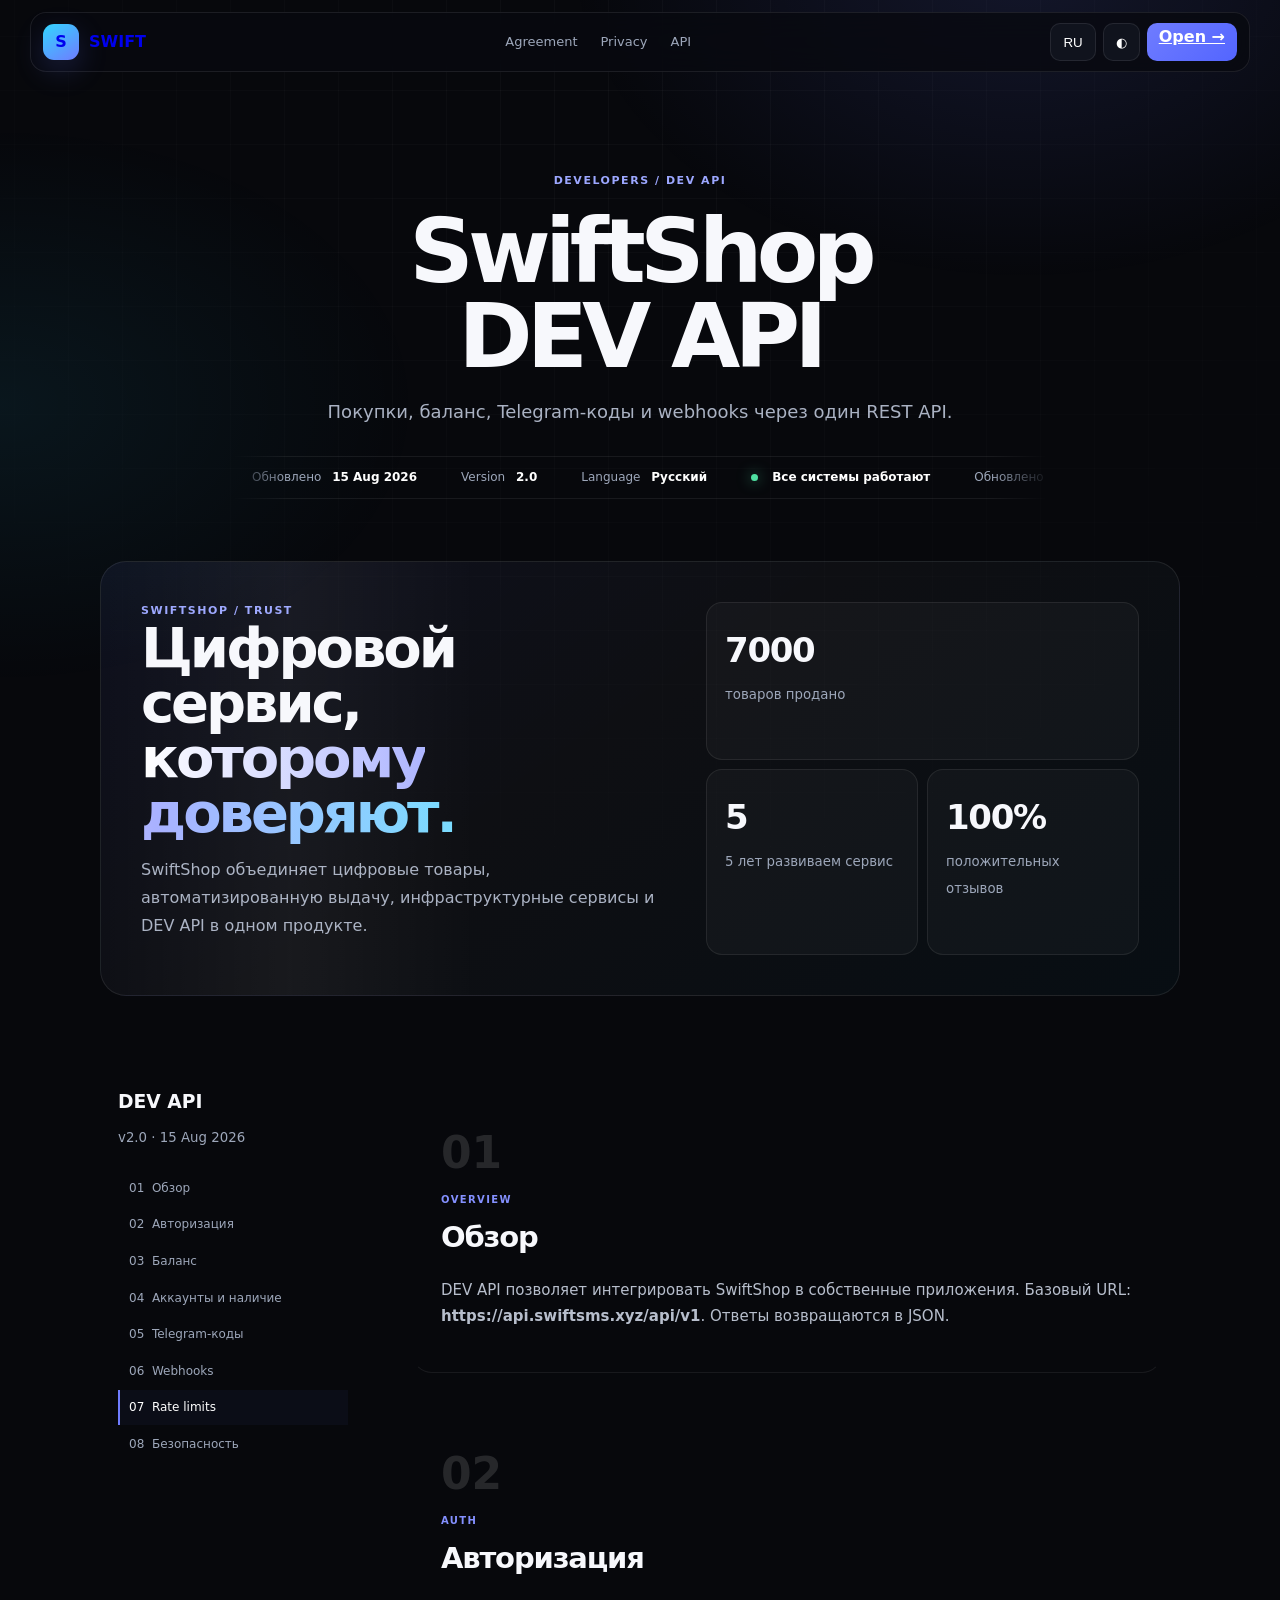
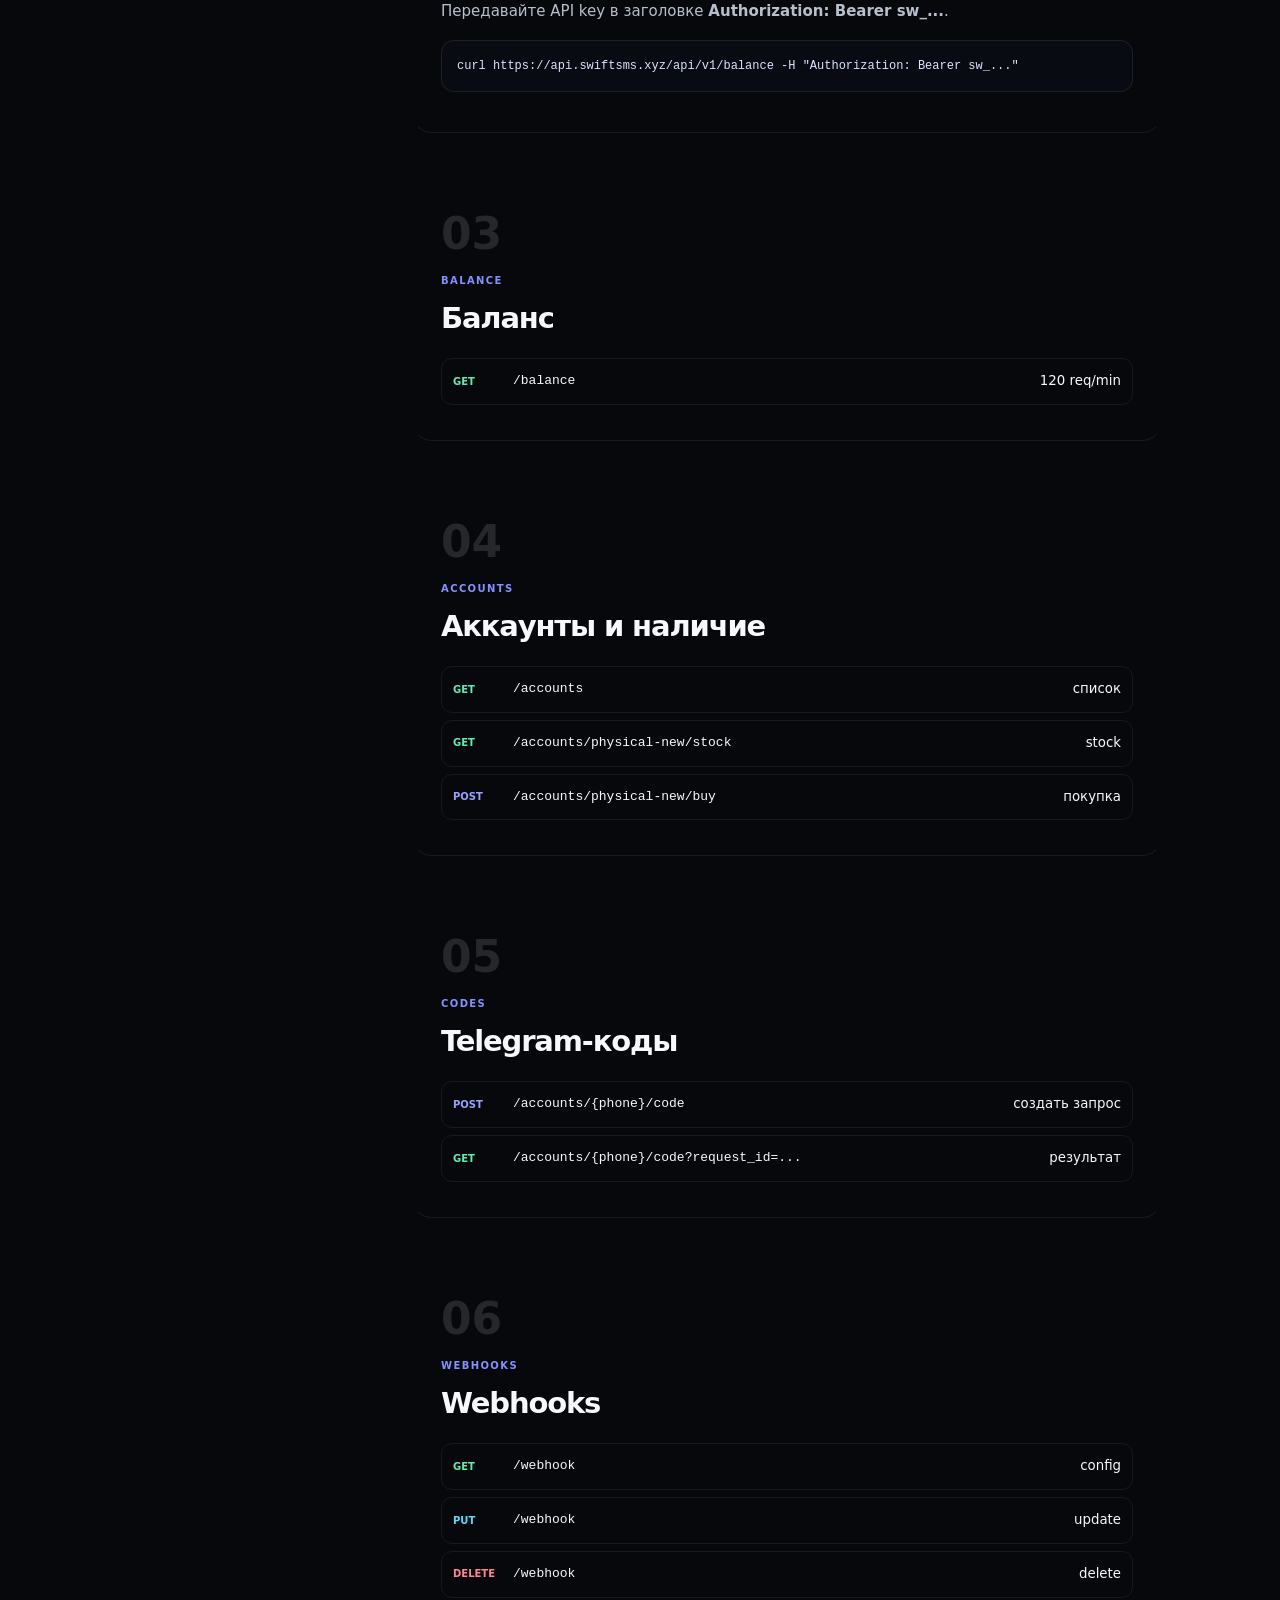
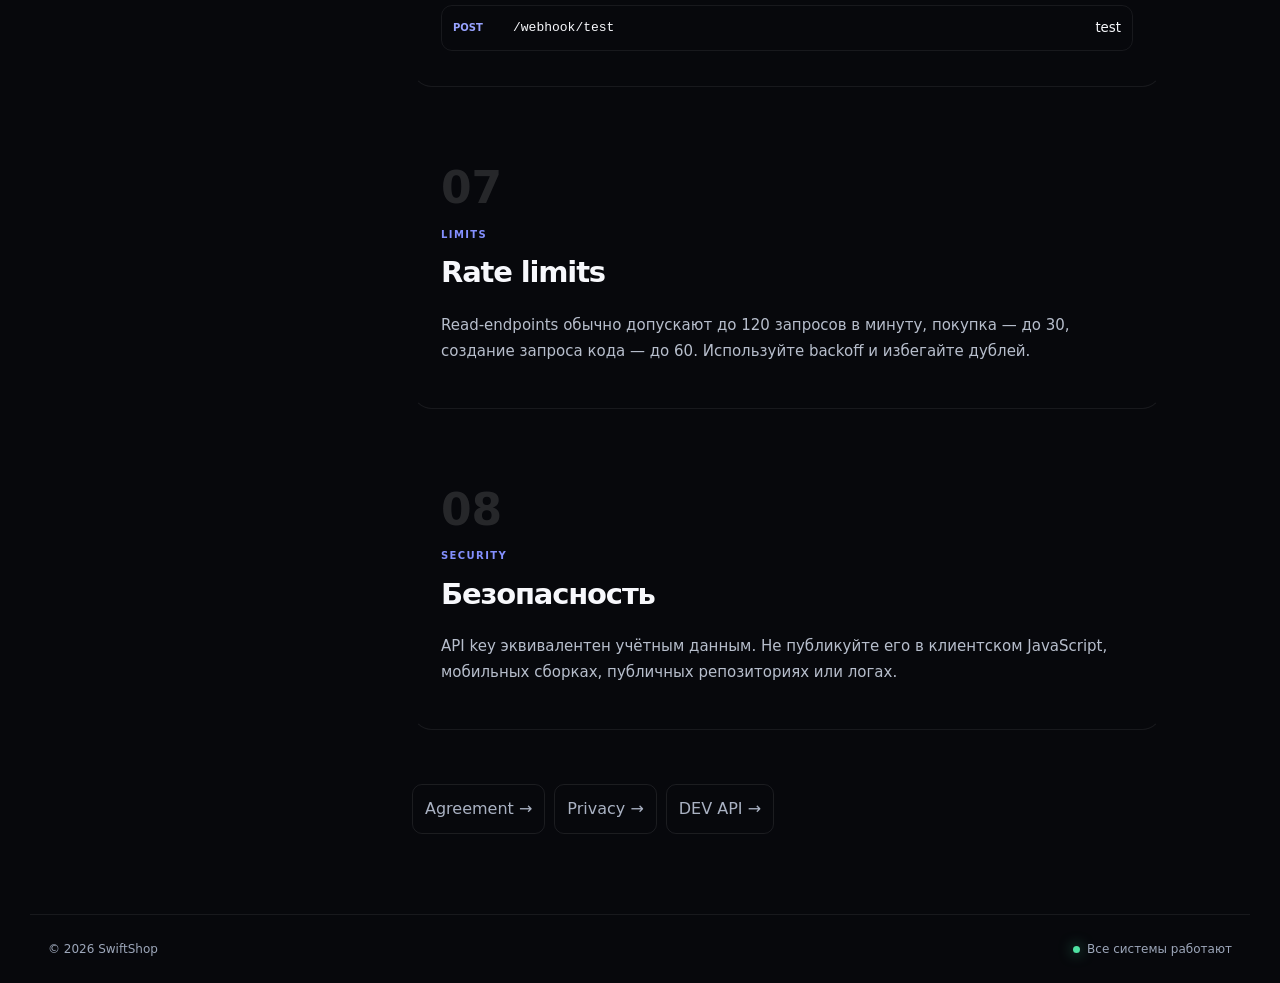
==== api/index.html @ 4f368219 "Add DEV API page" ====
<!doctype html><html lang="ru"><head><meta charset="utf-8"><meta name="viewport" content="width=device-width,initial-scale=1"><title>SwiftShop — DEV API</title><style>*{box-sizing:border-box}html{scroll-behavior:smooth;scroll-padding-top:92px}body{margin:0;background:#07080c;color:#f7f8fc;font-family:Inter,system-ui,sans-serif;line-height:1.72;overflow-x:hidden}body.light{background:#f6f7fb;color:#11131a}.bg{position:fixed;inset:0;z-index:-2;background:radial-gradient(700px 500px at 80% -5%,#6676ff22,transparent 65%),radial-gradient(600px 400px at 0 45%,#30d8ff12,transparent 70%)}.grid{position:fixed;inset:-20%;z-index:-1;background-image:linear-gradient(#ffffff08 1px,transparent 1px),linear-gradient(90deg,#ffffff08 1px,transparent 1px);background-size:54px 54px;mask-image:radial-gradient(circle at 50% 20%,#000,transparent 70%);animation:g 24s linear infinite}@keyframes g{to{transform:translate(54px,54px)}}.head{position:sticky;top:0;z-index:30;display:flex;align-items:center;justify-content:space-between;gap:12px;width:min(1220px,calc(100% - 24px));margin:12px auto;padding:10px 12px;border:1px solid #ffffff16;border-radius:16px;background:#080a10c9;backdrop-filter:blur(20px)}.brand,.nav,.acts{display:flex;align-items:center}.brand{gap:10px;text-decoration:none;font-weight:800}.mark{display:grid;place-items:center;width:36px;height:36px;border-radius:11px;background:linear-gradient(145deg,#32d5ff,#6f7cff);box-shadow:0 10px 30px #6676ff33}.mark:before{content:'S';font-weight:900}.nav{gap:3px}.nav a{padding:8px 10px;border-radius:9px;color:#9da7ba;text-decoration:none;font-size:13px}.nav a:hover{background:#ffffff0d;color:#fff}.acts{gap:7px}.btn{height:38px;padding:0 12px;border:1px solid #ffffff16;border-radius:10px;background:#10131d;color:#fff}.primary{background:linear-gradient(135deg,#6f7cff,#5365ff);border:0;font-weight:700}.hero{width:min(980px,100%);margin:100px auto 62px;padding:0 18px;text-align:center;animation:up .8s cubic-bezier(.16,1,.3,1)}@keyframes up{from{opacity:0;transform:translateY(20px);filter:blur(6px)}to{opacity:1;transform:none}}.eye{color:#9ca7ff;font-size:11px;font-weight:800;letter-spacing:.14em}.hero h1{margin:18px 0;font-size:clamp(52px,7vw,92px);line-height:.95;letter-spacing:-.065em}.hero p{max-width:720px;margin:auto;color:#aab2c3;font-size:18px}.ticker{max-width:820px;margin:28px auto 0;overflow:hidden;border-top:1px solid #ffffff12;border-bottom:1px solid #ffffff12;mask-image:linear-gradient(90deg,transparent,#000 7%,#000 93%,transparent)}.track{display:flex;width:max-content;animation:t 18s linear infinite}.tick{flex:none;padding:10px 22px;color:#9da7ba;font-size:12px;white-space:nowrap}.tick b{color:#fff;margin-left:7px}.dot{display:inline-block;width:7px;height:7px;margin-right:7px;border-radius:50%;background:#4fe1a2;box-shadow:0 0 14px #4fe1a2aa}@keyframes t{to{transform:translateX(-50%)}}.trust{position:relative;display:grid;grid-template-columns:1.1fr .9fr;gap:36px;width:min(1080px,100%);margin:0 auto 90px;padding:40px;border:1px solid #ffffff16;border-radius:26px;background:linear-gradient(145deg,#6f7cff13,#ffffff08 45%,#32d5ff08);overflow:hidden}.trust:after{content:'';position:absolute;top:0;bottom:0;width:35%;background:linear-gradient(90deg,transparent,#ffffff0b,transparent);animation:s 6s ease-in-out infinite}@keyframes s{from{left:-45%}to{left:120%}}.trust h2{margin:0;font-size:clamp(35px,4.4vw,56px);line-height:.98;letter-spacing:-.055em}.trust h2 span{background:linear-gradient(90deg,#fff,#a8b0ff,#79dcff);-webkit-background-clip:text;color:transparent}.trust p{color:#aab2c3;max-width:580px}.stats{display:grid;grid-template-columns:1fr 1fr;gap:9px}.stat{padding:18px;border:1px solid #ffffff14;border-radius:16px;background:#ffffff08;transition:.2s}.stat:first-child{grid-column:1/-1}.stat:hover{transform:translateY(-3px);border-color:#6f7cff66;background:#6f7cff11}.stat strong{display:block;font-size:34px;letter-spacing:-.04em}.stat small{color:#9da7ba}.layout{display:grid;grid-template-columns:230px minmax(0,760px);gap:64px;width:min(1080px,100%);margin:auto;padding:0 18px}.side{position:sticky;top:92px;height:max-content}.side h3{margin:0 0 5px}.side small{color:#9da7ba}.toc{display:grid;gap:2px;margin-top:20px}.toc a{padding:7px 9px;border-left:2px solid transparent;color:#9da7ba;text-decoration:none;font-size:12px}.toc a.active{color:#fff;border-color:#6f7cff;background:#6f7cff0c}.section{position:relative;margin:0 0 34px;padding:28px;border:1px solid transparent;border-bottom-color:#ffffff12;border-radius:20px;opacity:0;transform:translateY(20px);transition:opacity .65s cubic-bezier(.16,1,.3,1),transform .65s cubic-bezier(.16,1,.3,1),background .25s,border-color .25s;isolation:isolate}.section.visible{opacity:1;transform:none}.section:before{content:'';position:absolute;inset:-1px;border-radius:inherit;padding:1px;background:conic-gradient(from var(--a),transparent 0 25%,#32d5ff 32%,#6f7cff 40%,transparent 50% 78%,#9d7cff 84%,transparent 90%);-webkit-mask:linear-gradient(#000 0 0) content-box,linear-gradient(#000 0 0);-webkit-mask-composite:xor;opacity:0;z-index:-1}@property --a{syntax:'<angle>';initial-value:0deg;inherits:false}@keyframes r{to{--a:360deg}}.section:hover{background:linear-gradient(145deg,#6f7cff14,#32d5ff08);border-color:#6f7cff2b;box-shadow:0 20px 60px #0005}.section:hover:before{opacity:1;animation:r 3s linear infinite}.num{font-size:44px;color:#ffffff20;font-weight:700}.tag{color:#8490ff;font-size:10px;font-weight:800;letter-spacing:.14em}.section h2{margin:5px 0 14px;font-size:29px;letter-spacing:-.04em}.section p,.section li{color:#b7becc;font-size:15px}.code{padding:15px;border:1px solid #ffffff16;border-radius:13px;background:#080b12;color:#dce4ff;overflow:auto;font:12px/1.7 ui-monospace,monospace}.ep{display:grid;grid-template-columns:50px 1fr auto;gap:10px;align-items:center;padding:11px;margin:7px 0;border:1px solid #ffffff12;border-radius:11px}.m{font-size:10px;font-weight:900}.get{color:#65e9b3}.post{color:#98a3ff}.put{color:#55dcff}.del{color:#ff8396}.related{display:flex;gap:9px;flex-wrap:wrap;padding:20px 0 80px}.related a{padding:10px 12px;border:1px solid #ffffff16;border-radius:10px;color:#aab2c3;text-decoration:none}.foot{display:flex;justify-content:space-between;gap:20px;width:min(1220px,100%);margin:auto;padding:24px 18px;border-top:1px solid #ffffff12;color:#9da7ba;font-size:12px}.mobiletoc{display:none}.light .head{background:#f6f7fbe6}.light .hero p,.light .trust p,.light .section p,.light .section li{color:#697386}.light .tick b,.light .toc a.active{color:#11131a}.light .section{border-bottom-color:#1112}.light .trust{border-color:#1112}.light .section:hover{box-shadow:0 20px 60px #3342}.light .code{background:#111522}@media(max-width:900px){.head{width:100%;margin:0;border-left:0;border-right:0;border-radius:0}.nav,.primary{display:none}.hero{margin-top:72px;width:100%;padding:0 16px}.hero h1{font-size:clamp(39px,11.2vw,52px);overflow-wrap:anywhere}.ticker{width:calc(100% + 32px);margin-left:-16px;border-radius:0}.trust{grid-template-columns:1fr;width:100%;padding:28px 16px;border-left:0;border-right:0;border-radius:0}.layout{grid-template-columns:1fr;width:100%;padding:0 16px}.side{display:none}.mobiletoc{display:block;position:sticky;top:70px;z-index:20;margin-bottom:18px}.mobiletoc select{width:100%;height:44px;border:1px solid #ffffff18;border-radius:11px;background:#10131d;color:#fff;padding:0 12px}.section{padding:22px 0 34px;border-left:0;border-right:0;border-radius:0}.section:before{display:none}.section:hover{background:transparent;box-shadow:none}.num{font-size:25px}.section h2{font-size:27px}.foot{flex-direction:column}.stats{grid-template-columns:1fr}.stat:first-child{grid-column:auto}.ep{grid-template-columns:45px 1fr}.ep small{grid-column:2}.grid{display:none}}@media(max-width:480px){.hero h1{font-size:40px}.trust h2{font-size:35px}.brand span:last-child{display:none}.btn{padding:0 9px}.tick{padding:9px 16px}}@media(prefers-reduced-motion:reduce){*{animation:none!important;transition:none!important}}</style></head><body><div class="bg"></div><div class="grid"></div><header class="head"><a class="brand" href="#top"><span class="mark"></span><span>SWIFT</span></a><nav class="nav"><a href="../legal/">Agreement</a><a href="../privacy/">Privacy</a><a href="../api/">API</a></nav><div class="acts"><button class="btn" id="lang">RU</button><button class="btn" id="theme">◐</button><a class="btn primary" href="#doc">Open →</a></div></header><main id="top"><section class="hero"><div class="eye" id="eye"></div><h1 id="title"></h1><p id="sub"></p><div class="ticker"><div class="track" id="track"></div></div></section><section class="trust"><div><div class="eye">SWIFTSHOP / TRUST</div><h2 id="trustTitle"></h2><p id="trustText"></p></div><div class="stats"><article class="stat"><strong>7000</strong><small id="sold"></small></article><article class="stat"><strong><span class="count" data-n="5">0</span></strong><small id="years"></small></article><article class="stat"><strong><span class="count" data-n="100">0</span>%</strong><small id="reviews"></small></article></div></section><div class="layout" id="doc"><aside class="side"><h3>DEV API</h3><small>v2.0 · 15 Aug 2026</small><nav class="toc" id="toc"></nav></aside><article><div class="mobiletoc"><select id="mobile"></select></div><div id="sections"></div><div class="related"><a href="../legal/">Agreement →</a><a href="../privacy/">Privacy →</a><a href="../api/">DEV API →</a></div></article></div></main><footer class="foot"><span>© 2026 SwiftShop</span><span><i class="dot"></i><span id="status"></span></span></footer><script>const D={"ru":{"eye":"DEVELOPERS / DEV API","title":"SwiftShop<br>DEV API","sub":"Покупки, баланс, Telegram-коды и webhooks через один REST API.","updated":"Обновлено","status":"Все системы работают","trustTitle":"Цифровой сервис,<br><span>которому доверяют.</span>","trustText":"SwiftShop объединяет цифровые товары, автоматизированную выдачу, инфраструктурные сервисы и DEV API в одном продукте.","sold":"товаров продано","years":"5 лет развиваем сервис","reviews":"положительных отзывов","sections":[["overview","OVERVIEW","Обзор",["DEV API позволяет интегрировать SwiftShop в собственные приложения. Базовый URL: <strong>https://api.swiftsms.xyz/api/v1</strong>. Ответы возвращаются в JSON."]],["auth","AUTH","Авторизация",["Передавайте API key в заголовке <strong>Authorization: Bearer sw_...</strong>.","<pre class=\"code\">curl https://api.swiftsms.xyz/api/v1/balance -H &quot;Authorization: Bearer sw_...&quot;</pre>"]],["balance","BALANCE","Баланс",["<div class=\"ep\"><span class=\"m get\">GET</span><code>/balance</code><small>120 req/min</small></div>"]],["accounts","ACCOUNTS","Аккаунты и наличие",["<div class=\"ep\"><span class=\"m get\">GET</span><code>/accounts</code><small>список</small></div><div class=\"ep\"><span class=\"m get\">GET</span><code>/accounts/physical-new/stock</code><small>stock</small></div><div class=\"ep\"><span class=\"m post\">POST</span><code>/accounts/physical-new/buy</code><small>покупка</small></div>"]],["codes","CODES","Telegram-коды",["<div class=\"ep\"><span class=\"m post\">POST</span><code>/accounts/{phone}/code</code><small>создать запрос</small></div><div class=\"ep\"><span class=\"m get\">GET</span><code>/accounts/{phone}/code?request_id=...</code><small>результат</small></div>"]],["webhooks","WEBHOOKS","Webhooks",["<div class=\"ep\"><span class=\"m get\">GET</span><code>/webhook</code><small>config</small></div><div class=\"ep\"><span class=\"m put\">PUT</span><code>/webhook</code><small>update</small></div><div class=\"ep\"><span class=\"m del\">DELETE</span><code>/webhook</code><small>delete</small></div><div class=\"ep\"><span class=\"m post\">POST</span><code>/webhook/test</code><small>test</small></div>"]],["limits","LIMITS","Rate limits",["Read-endpoints обычно допускают до 120 запросов в минуту, покупка — до 30, создание запроса кода — до 60. Используйте backoff и избегайте дублей."]],["security","SECURITY","Безопасность",["API key эквивалентен учётным данным. Не публикуйте его в клиентском JavaScript, мобильных сборках, публичных репозиториях или логах."]]]},"en":{"eye":"DEVELOPERS / DEV API","title":"SwiftShop<br>DEV API","sub":"Purchases, balance, Telegram codes and webhooks through one REST API.","updated":"Last updated","status":"All systems operational","trustTitle":"A digital service,<br><span>built to be trusted.</span>","trustText":"SwiftShop combines digital products, automated delivery, infrastructure services and DEV API in one product.","sold":"products sold","years":"5 years building the service","reviews":"positive reviews","sections":[["overview","OVERVIEW","Overview",["DEV API integrates SwiftShop into your own applications. Base URL: <strong>https://api.swiftsms.xyz/api/v1</strong>. Responses use JSON."]],["auth","AUTH","Authentication",["Send the API key using <strong>Authorization: Bearer sw_...</strong>.","<pre class=\"code\">curl https://api.swiftsms.xyz/api/v1/balance -H &quot;Authorization: Bearer sw_...&quot;</pre>"]],["balance","BALANCE","Balance",["<div class=\"ep\"><span class=\"m get\">GET</span><code>/balance</code><small>120 req/min</small></div>"]],["accounts","ACCOUNTS","Accounts and stock",["<div class=\"ep\"><span class=\"m get\">GET</span><code>/accounts</code><small>list</small></div><div class=\"ep\"><span class=\"m get\">GET</span><code>/accounts/physical-new/stock</code><small>stock</small></div><div class=\"ep\"><span class=\"m post\">POST</span><code>/accounts/physical-new/buy</code><small>purchase</small></div>"]],["codes","CODES","Telegram codes",["<div class=\"ep\"><span class=\"m post\">POST</span><code>/accounts/{phone}/code</code><small>create request</small></div><div class=\"ep\"><span class=\"m get\">GET</span><code>/accounts/{phone}/code?request_id=...</code><small>result</small></div>"]],["webhooks","WEBHOOKS","Webhooks",["<div class=\"ep\"><span class=\"m get\">GET</span><code>/webhook</code><small>config</small></div><div class=\"ep\"><span class=\"m put\">PUT</span><code>/webhook</code><small>update</small></div><div class=\"ep\"><span class=\"m del\">DELETE</span><code>/webhook</code><small>delete</small></div><div class=\"ep\"><span class=\"m post\">POST</span><code>/webhook/test</code><small>test</small></div>"]],["limits","LIMITS","Rate limits",["Read endpoints typically allow up to 120 requests per minute, purchase up to 30, and code request creation up to 60. Use backoff and avoid duplicate operations."]],["security","SECURITY","Security",["An API key is an account credential. Never expose it in client-side JavaScript, mobile builds, public repositories or logs."]]]}};let L=localStorage.getItem('sw-lang')||'ru',q=s=>document.querySelector(s),qa=s=>[...document.querySelectorAll(s)];function render(){let d=D[L];document.documentElement.lang=L;q('#lang').textContent=L.toUpperCase();q('#eye').innerHTML=d.eye;q('#title').innerHTML=d.title;q('#sub').innerHTML=d.sub;q('#trustTitle').innerHTML=d.trustTitle;q('#trustText').innerHTML=d.trustText;q('#sold').textContent=d.sold;q('#years').textContent=d.years;q('#reviews').textContent=d.reviews;q('#status').textContent=d.status;let items=[d.updated+' <b>15 Aug 2026</b>','Version <b>2.0</b>','Language <b>'+(L==='ru'?'Русский':'English')+'</b>','<i class="dot"></i><b>'+d.status+'</b>'];q('#track').innerHTML=[...items,...items].map(x=>'<div class="tick">'+x+'</div>').join('');q('#sections').innerHTML=d.sections.map((s,i)=>'<section class="section" id="'+s[0]+'"><div class="num">'+String(i+1).padStart(2,'0')+'</div><div class="tag">'+s[1]+'</div><h2>'+s[2]+'</h2>'+s[3].map(x=>x.startsWith('<')?x:'<p>'+x+'</p>').join('')+'</section>').join('');q('#toc').innerHTML=d.sections.map((s,i)=>'<a href="#'+s[0]+'">'+String(i+1).padStart(2,'0')+' &nbsp;'+s[2]+'</a>').join('');q('#mobile').innerHTML=d.sections.map((s,i)=>'<option value="'+s[0]+'">'+String(i+1).padStart(2,'0')+' '+s[2]+'</option>').join('');wire();animate()}let ro,no;function wire(){ro?.disconnect();no?.disconnect();let ss=qa('.section'),ls=qa('.toc a');ro=new IntersectionObserver(es=>es.forEach(e=>e.isIntersecting&&e.target.classList.add('visible')),{threshold:.08});ss.forEach(s=>ro.observe(s));no=new IntersectionObserver(es=>es.forEach(e=>{if(e.isIntersecting){ls.forEach(a=>a.classList.toggle('active',a.hash==='#'+e.target.id));q('#mobile').value=e.target.id}}),{rootMargin:'-20% 0px -68% 0px'});ss.forEach(s=>no.observe(s))}function animate(){qa('.count').forEach(el=>{let n=+el.dataset.n,st=performance.now();function f(t){let p=Math.min(1,(t-st)/700);el.textContent=Math.round(n*(1-Math.pow(1-p,3)));p<1&&requestAnimationFrame(f)}requestAnimationFrame(f)})}q('#lang').onclick=()=>{L=L==='ru'?'en':'ru';localStorage.setItem('sw-lang',L);render()};q('#theme').onclick=()=>{document.body.classList.toggle('light');localStorage.setItem('sw-theme',document.body.classList.contains('light')?'light':'dark')};if(localStorage.getItem('sw-theme')==='light')document.body.classList.add('light');q('#mobile').onchange=()=>document.getElementById(q('#mobile').value)?.scrollIntoView({behavior:'smooth'});render();</script></body></html>
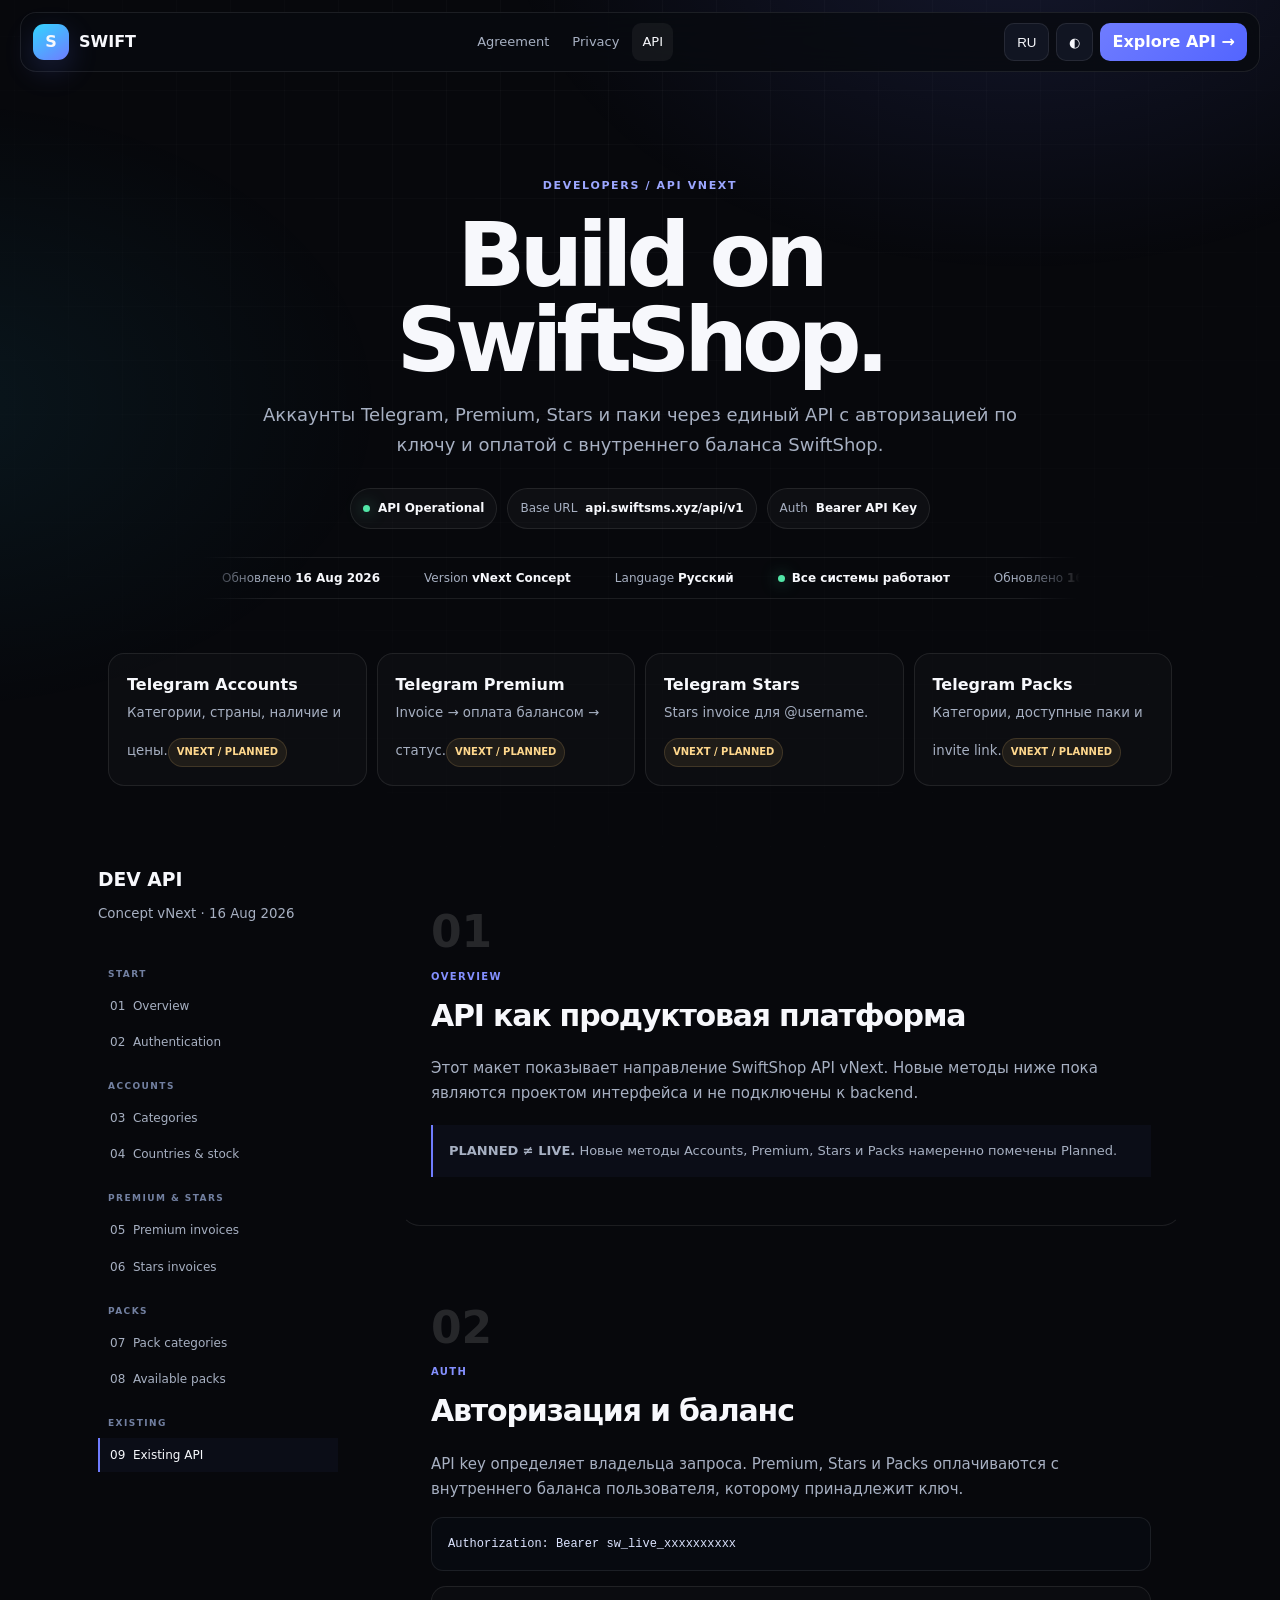
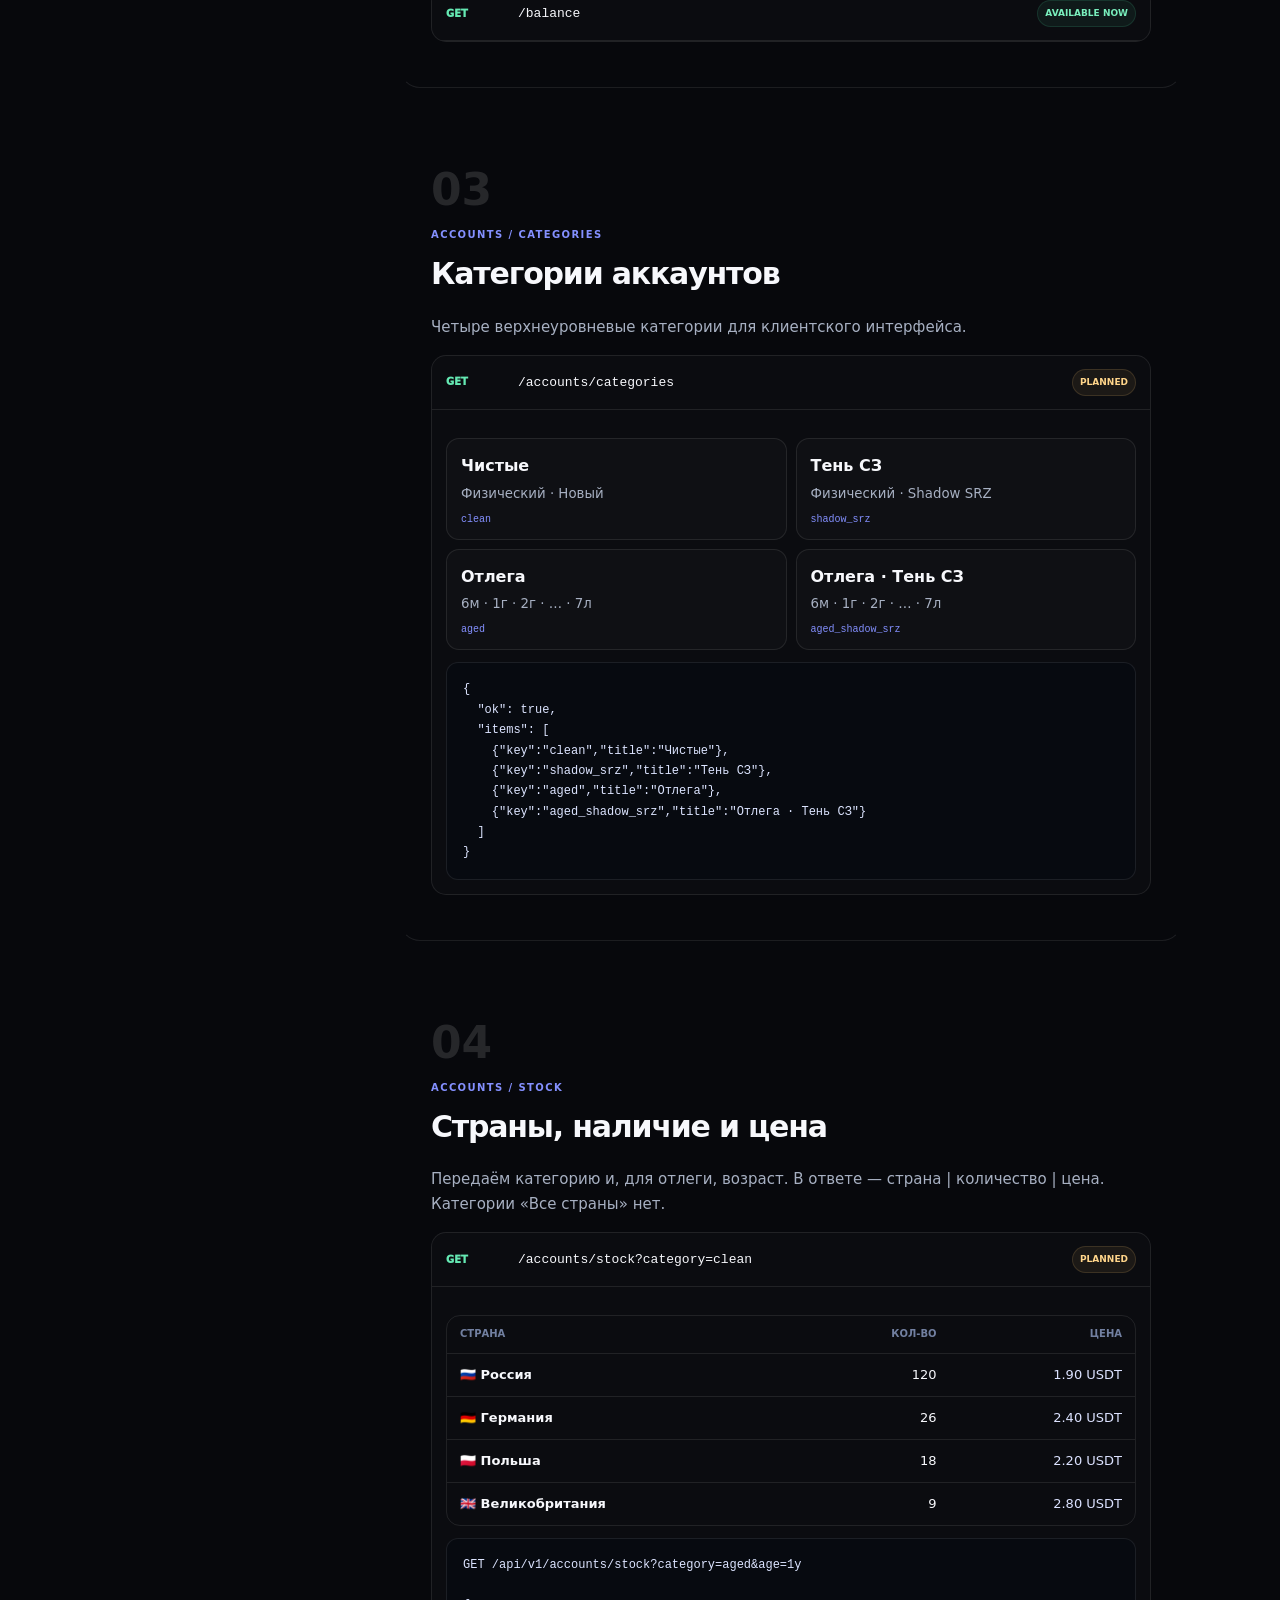
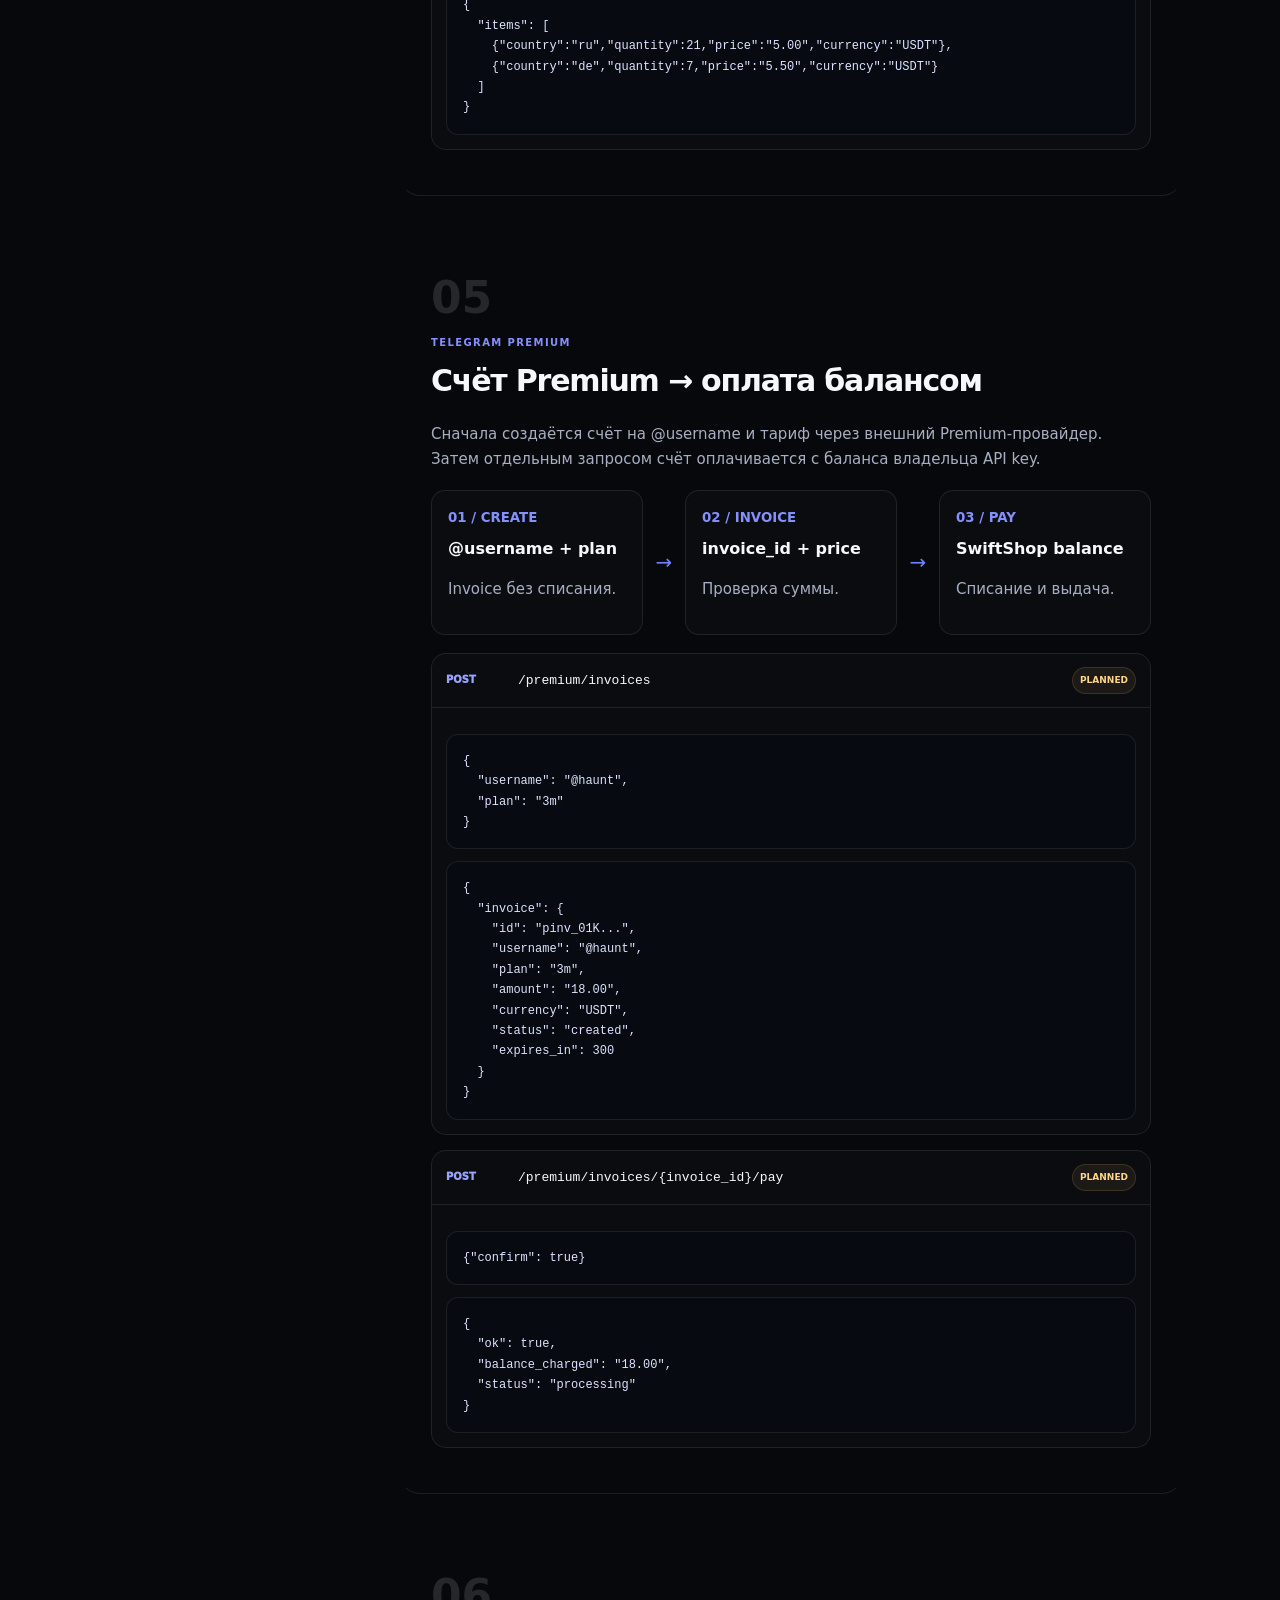
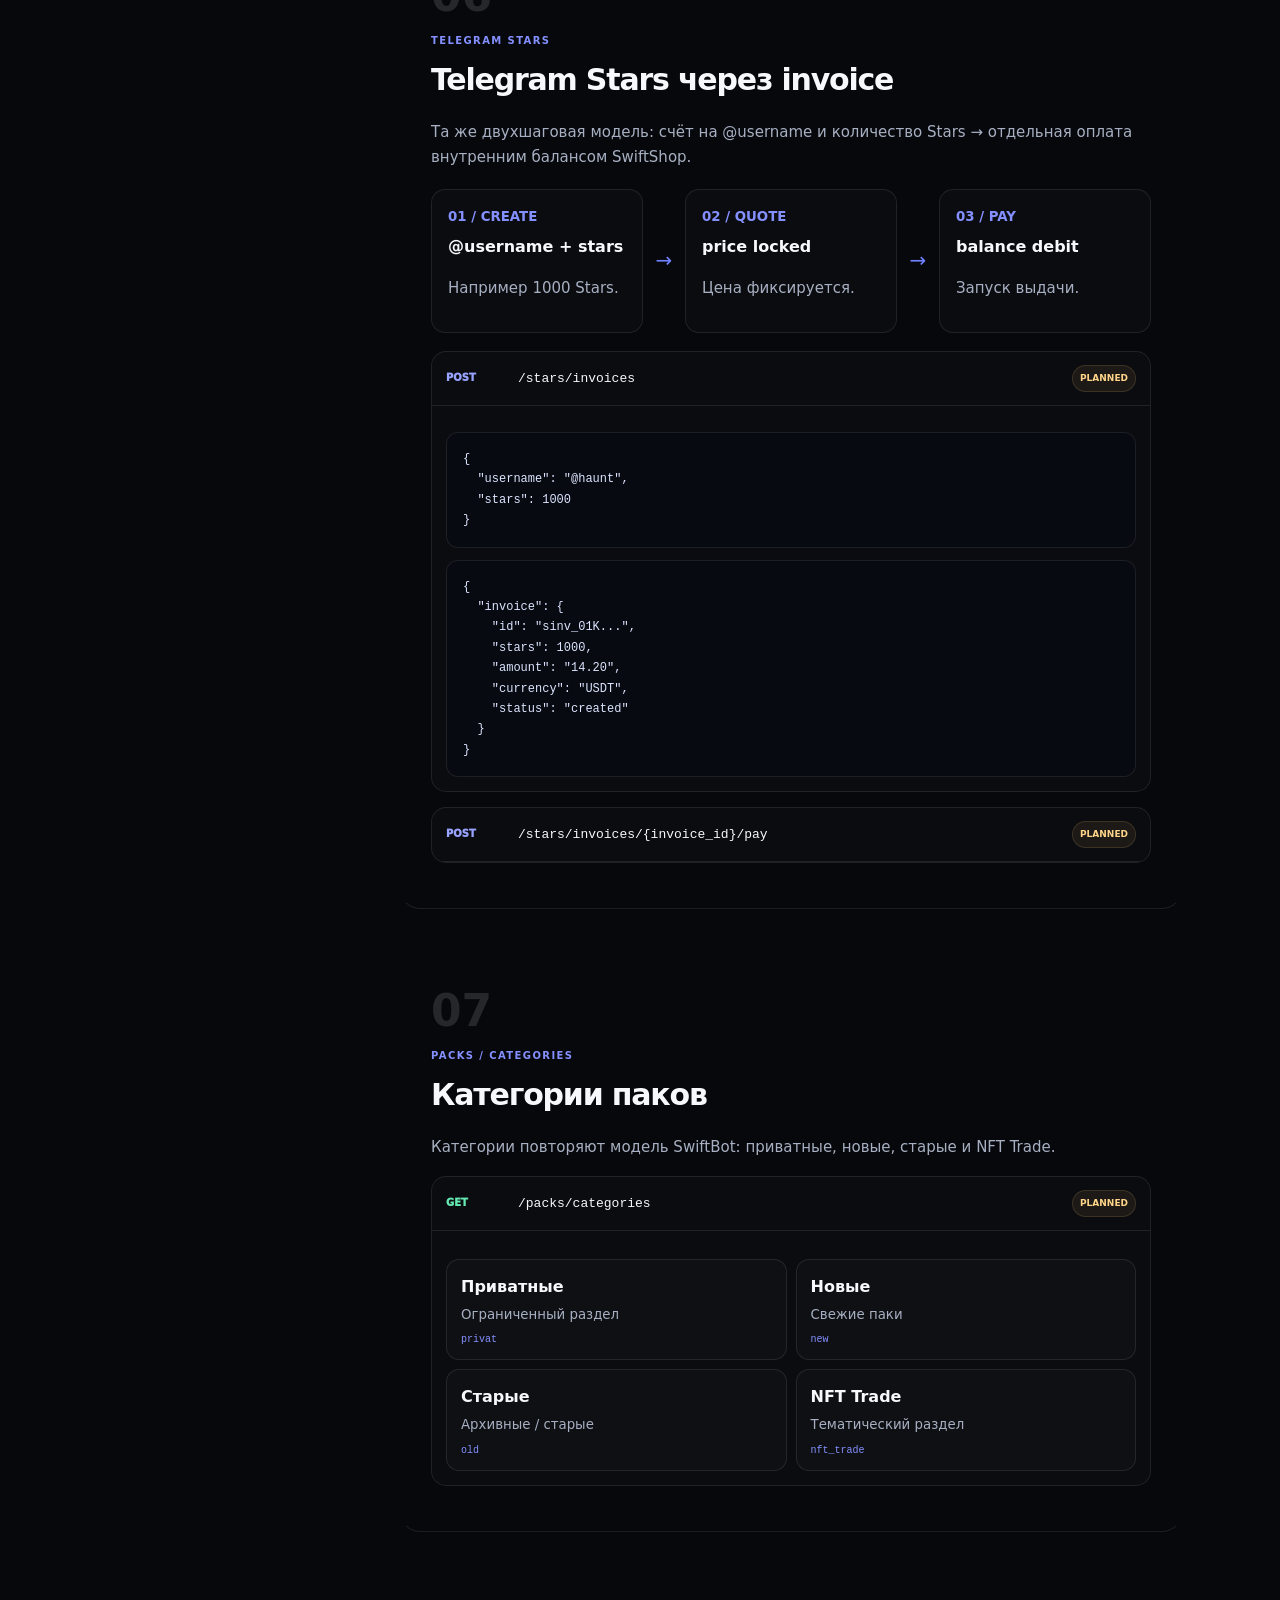
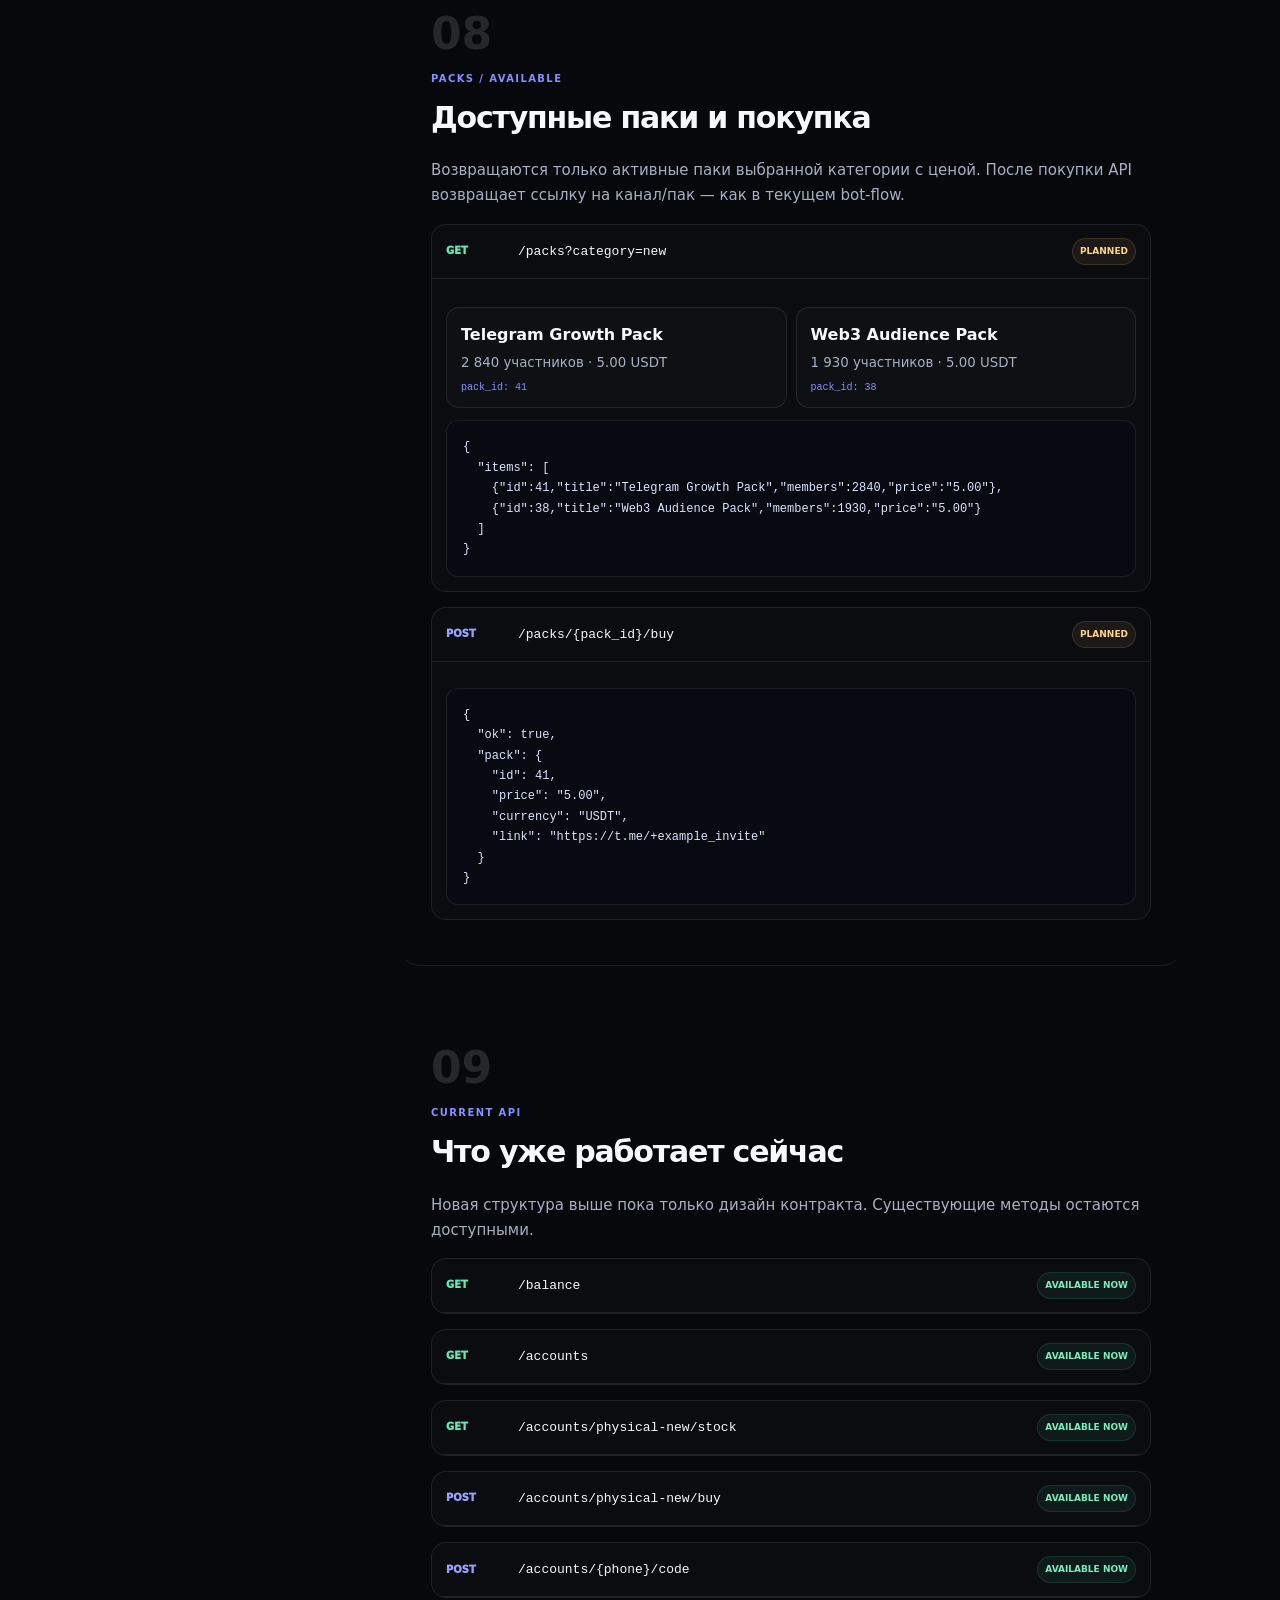
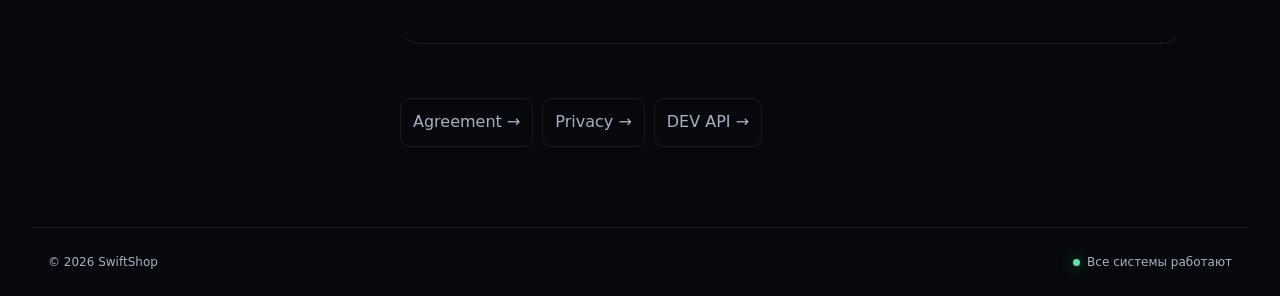
==== commit f51d4175: "Redesign DEV API vNext concept docs" ====
--- a/api/index.html
+++ b/api/index.html
@@ -1 +1,57 @@
-<!doctype html><html lang="ru"><head><meta charset="utf-8"><meta name="viewport" content="width=device-width,initial-scale=1"><title>SwiftShop — DEV API</title><style>*{box-sizing:border-box}html{scroll-behavior:smooth;scroll-padding-top:92px}body{margin:0;background:#07080c;color:#f7f8fc;font-family:Inter,system-ui,sans-serif;line-height:1.72;overflow-x:hidden}body.light{background:#f6f7fb;color:#11131a}.bg{position:fixed;inset:0;z-index:-2;background:radial-gradient(700px 500px at 80% -5%,#6676ff22,transparent 65%),radial-gradient(600px 400px at 0 45%,#30d8ff12,transparent 70%)}.grid{position:fixed;inset:-20%;z-index:-1;background-image:linear-gradient(#ffffff08 1px,transparent 1px),linear-gradient(90deg,#ffffff08 1px,transparent 1px);background-size:54px 54px;mask-image:radial-gradient(circle at 50% 20%,#000,transparent 70%);animation:g 24s linear infinite}@keyframes g{to{transform:translate(54px,54px)}}.head{position:sticky;top:0;z-index:30;display:flex;align-items:center;justify-content:space-between;gap:12px;width:min(1220px,calc(100% - 24px));margin:12px auto;padding:10px 12px;border:1px solid #ffffff16;border-radius:16px;background:#080a10c9;backdrop-filter:blur(20px)}.brand,.nav,.acts{display:flex;align-items:center}.brand{gap:10px;text-decoration:none;font-weight:800}.mark{display:grid;place-items:center;width:36px;height:36px;border-radius:11px;background:linear-gradient(145deg,#32d5ff,#6f7cff);box-shadow:0 10px 30px #6676ff33}.mark:before{content:'S';font-weight:900}.nav{gap:3px}.nav a{padding:8px 10px;border-radius:9px;color:#9da7ba;text-decoration:none;font-size:13px}.nav a:hover{background:#ffffff0d;color:#fff}.acts{gap:7px}.btn{height:38px;padding:0 12px;border:1px solid #ffffff16;border-radius:10px;background:#10131d;color:#fff}.primary{background:linear-gradient(135deg,#6f7cff,#5365ff);border:0;font-weight:700}.hero{width:min(980px,100%);margin:100px auto 62px;padding:0 18px;text-align:center;animation:up .8s cubic-bezier(.16,1,.3,1)}@keyframes up{from{opacity:0;transform:translateY(20px);filter:blur(6px)}to{opacity:1;transform:none}}.eye{color:#9ca7ff;font-size:11px;font-weight:800;letter-spacing:.14em}.hero h1{margin:18px 0;font-size:clamp(52px,7vw,92px);line-height:.95;letter-spacing:-.065em}.hero p{max-width:720px;margin:auto;color:#aab2c3;font-size:18px}.ticker{max-width:820px;margin:28px auto 0;overflow:hidden;border-top:1px solid #ffffff12;border-bottom:1px solid #ffffff12;mask-image:linear-gradient(90deg,transparent,#000 7%,#000 93%,transparent)}.track{display:flex;width:max-content;animation:t 18s linear infinite}.tick{flex:none;padding:10px 22px;color:#9da7ba;font-size:12px;white-space:nowrap}.tick b{color:#fff;margin-left:7px}.dot{display:inline-block;width:7px;height:7px;margin-right:7px;border-radius:50%;background:#4fe1a2;box-shadow:0 0 14px #4fe1a2aa}@keyframes t{to{transform:translateX(-50%)}}.trust{position:relative;display:grid;grid-template-columns:1.1fr .9fr;gap:36px;width:min(1080px,100%);margin:0 auto 90px;padding:40px;border:1px solid #ffffff16;border-radius:26px;background:linear-gradient(145deg,#6f7cff13,#ffffff08 45%,#32d5ff08);overflow:hidden}.trust:after{content:'';position:absolute;top:0;bottom:0;width:35%;background:linear-gradient(90deg,transparent,#ffffff0b,transparent);animation:s 6s ease-in-out infinite}@keyframes s{from{left:-45%}to{left:120%}}.trust h2{margin:0;font-size:clamp(35px,4.4vw,56px);line-height:.98;letter-spacing:-.055em}.trust h2 span{background:linear-gradient(90deg,#fff,#a8b0ff,#79dcff);-webkit-background-clip:text;color:transparent}.trust p{color:#aab2c3;max-width:580px}.stats{display:grid;grid-template-columns:1fr 1fr;gap:9px}.stat{padding:18px;border:1px solid #ffffff14;border-radius:16px;background:#ffffff08;transition:.2s}.stat:first-child{grid-column:1/-1}.stat:hover{transform:translateY(-3px);border-color:#6f7cff66;background:#6f7cff11}.stat strong{display:block;font-size:34px;letter-spacing:-.04em}.stat small{color:#9da7ba}.layout{display:grid;grid-template-columns:230px minmax(0,760px);gap:64px;width:min(1080px,100%);margin:auto;padding:0 18px}.side{position:sticky;top:92px;height:max-content}.side h3{margin:0 0 5px}.side small{color:#9da7ba}.toc{display:grid;gap:2px;margin-top:20px}.toc a{padding:7px 9px;border-left:2px solid transparent;color:#9da7ba;text-decoration:none;font-size:12px}.toc a.active{color:#fff;border-color:#6f7cff;background:#6f7cff0c}.section{position:relative;margin:0 0 34px;padding:28px;border:1px solid transparent;border-bottom-color:#ffffff12;border-radius:20px;opacity:0;transform:translateY(20px);transition:opacity .65s cubic-bezier(.16,1,.3,1),transform .65s cubic-bezier(.16,1,.3,1),background .25s,border-color .25s;isolation:isolate}.section.visible{opacity:1;transform:none}.section:before{content:'';position:absolute;inset:-1px;border-radius:inherit;padding:1px;background:conic-gradient(from var(--a),transparent 0 25%,#32d5ff 32%,#6f7cff 40%,transparent 50% 78%,#9d7cff 84%,transparent 90%);-webkit-mask:linear-gradient(#000 0 0) content-box,linear-gradient(#000 0 0);-webkit-mask-composite:xor;opacity:0;z-index:-1}@property --a{syntax:'<angle>';initial-value:0deg;inherits:false}@keyframes r{to{--a:360deg}}.section:hover{background:linear-gradient(145deg,#6f7cff14,#32d5ff08);border-color:#6f7cff2b;box-shadow:0 20px 60px #0005}.section:hover:before{opacity:1;animation:r 3s linear infinite}.num{font-size:44px;color:#ffffff20;font-weight:700}.tag{color:#8490ff;font-size:10px;font-weight:800;letter-spacing:.14em}.section h2{margin:5px 0 14px;font-size:29px;letter-spacing:-.04em}.section p,.section li{color:#b7becc;font-size:15px}.code{padding:15px;border:1px solid #ffffff16;border-radius:13px;background:#080b12;color:#dce4ff;overflow:auto;font:12px/1.7 ui-monospace,monospace}.ep{display:grid;grid-template-columns:50px 1fr auto;gap:10px;align-items:center;padding:11px;margin:7px 0;border:1px solid #ffffff12;border-radius:11px}.m{font-size:10px;font-weight:900}.get{color:#65e9b3}.post{color:#98a3ff}.put{color:#55dcff}.del{color:#ff8396}.related{display:flex;gap:9px;flex-wrap:wrap;padding:20px 0 80px}.related a{padding:10px 12px;border:1px solid #ffffff16;border-radius:10px;color:#aab2c3;text-decoration:none}.foot{display:flex;justify-content:space-between;gap:20px;width:min(1220px,100%);margin:auto;padding:24px 18px;border-top:1px solid #ffffff12;color:#9da7ba;font-size:12px}.mobiletoc{display:none}.light .head{background:#f6f7fbe6}.light .hero p,.light .trust p,.light .section p,.light .section li{color:#697386}.light .tick b,.light .toc a.active{color:#11131a}.light .section{border-bottom-color:#1112}.light .trust{border-color:#1112}.light .section:hover{box-shadow:0 20px 60px #3342}.light .code{background:#111522}@media(max-width:900px){.head{width:100%;margin:0;border-left:0;border-right:0;border-radius:0}.nav,.primary{display:none}.hero{margin-top:72px;width:100%;padding:0 16px}.hero h1{font-size:clamp(39px,11.2vw,52px);overflow-wrap:anywhere}.ticker{width:calc(100% + 32px);margin-left:-16px;border-radius:0}.trust{grid-template-columns:1fr;width:100%;padding:28px 16px;border-left:0;border-right:0;border-radius:0}.layout{grid-template-columns:1fr;width:100%;padding:0 16px}.side{display:none}.mobiletoc{display:block;position:sticky;top:70px;z-index:20;margin-bottom:18px}.mobiletoc select{width:100%;height:44px;border:1px solid #ffffff18;border-radius:11px;background:#10131d;color:#fff;padding:0 12px}.section{padding:22px 0 34px;border-left:0;border-right:0;border-radius:0}.section:before{display:none}.section:hover{background:transparent;box-shadow:none}.num{font-size:25px}.section h2{font-size:27px}.foot{flex-direction:column}.stats{grid-template-columns:1fr}.stat:first-child{grid-column:auto}.ep{grid-template-columns:45px 1fr}.ep small{grid-column:2}.grid{display:none}}@media(max-width:480px){.hero h1{font-size:40px}.trust h2{font-size:35px}.brand span:last-child{display:none}.btn{padding:0 9px}.tick{padding:9px 16px}}@media(prefers-reduced-motion:reduce){*{animation:none!important;transition:none!important}}</style></head><body><div class="bg"></div><div class="grid"></div><header class="head"><a class="brand" href="#top"><span class="mark"></span><span>SWIFT</span></a><nav class="nav"><a href="../legal/">Agreement</a><a href="../privacy/">Privacy</a><a href="../api/">API</a></nav><div class="acts"><button class="btn" id="lang">RU</button><button class="btn" id="theme">◐</button><a class="btn primary" href="#doc">Open →</a></div></header><main id="top"><section class="hero"><div class="eye" id="eye"></div><h1 id="title"></h1><p id="sub"></p><div class="ticker"><div class="track" id="track"></div></div></section><section class="trust"><div><div class="eye">SWIFTSHOP / TRUST</div><h2 id="trustTitle"></h2><p id="trustText"></p></div><div class="stats"><article class="stat"><strong>7000</strong><small id="sold"></small></article><article class="stat"><strong><span class="count" data-n="5">0</span></strong><small id="years"></small></article><article class="stat"><strong><span class="count" data-n="100">0</span>%</strong><small id="reviews"></small></article></div></section><div class="layout" id="doc"><aside class="side"><h3>DEV API</h3><small>v2.0 · 15 Aug 2026</small><nav class="toc" id="toc"></nav></aside><article><div class="mobiletoc"><select id="mobile"></select></div><div id="sections"></div><div class="related"><a href="../legal/">Agreement →</a><a href="../privacy/">Privacy →</a><a href="../api/">DEV API →</a></div></article></div></main><footer class="foot"><span>© 2026 SwiftShop</span><span><i class="dot"></i><span id="status"></span></span></footer><script>const D={"ru":{"eye":"DEVELOPERS / DEV API","title":"SwiftShop<br>DEV API","sub":"Покупки, баланс, Telegram-коды и webhooks через один REST API.","updated":"Обновлено","status":"Все системы работают","trustTitle":"Цифровой сервис,<br><span>которому доверяют.</span>","trustText":"SwiftShop объединяет цифровые товары, автоматизированную выдачу, инфраструктурные сервисы и DEV API в одном продукте.","sold":"товаров продано","years":"5 лет развиваем сервис","reviews":"положительных отзывов","sections":[["overview","OVERVIEW","Обзор",["DEV API позволяет интегрировать SwiftShop в собственные приложения. Базовый URL: <strong>https://api.swiftsms.xyz/api/v1</strong>. Ответы возвращаются в JSON."]],["auth","AUTH","Авторизация",["Передавайте API key в заголовке <strong>Authorization: Bearer sw_...</strong>.","<pre class=\"code\">curl https://api.swiftsms.xyz/api/v1/balance -H &quot;Authorization: Bearer sw_...&quot;</pre>"]],["balance","BALANCE","Баланс",["<div class=\"ep\"><span class=\"m get\">GET</span><code>/balance</code><small>120 req/min</small></div>"]],["accounts","ACCOUNTS","Аккаунты и наличие",["<div class=\"ep\"><span class=\"m get\">GET</span><code>/accounts</code><small>список</small></div><div class=\"ep\"><span class=\"m get\">GET</span><code>/accounts/physical-new/stock</code><small>stock</small></div><div class=\"ep\"><span class=\"m post\">POST</span><code>/accounts/physical-new/buy</code><small>покупка</small></div>"]],["codes","CODES","Telegram-коды",["<div class=\"ep\"><span class=\"m post\">POST</span><code>/accounts/{phone}/code</code><small>создать запрос</small></div><div class=\"ep\"><span class=\"m get\">GET</span><code>/accounts/{phone}/code?request_id=...</code><small>результат</small></div>"]],["webhooks","WEBHOOKS","Webhooks",["<div class=\"ep\"><span class=\"m get\">GET</span><code>/webhook</code><small>config</small></div><div class=\"ep\"><span class=\"m put\">PUT</span><code>/webhook</code><small>update</small></div><div class=\"ep\"><span class=\"m del\">DELETE</span><code>/webhook</code><small>delete</small></div><div class=\"ep\"><span class=\"m post\">POST</span><code>/webhook/test</code><small>test</small></div>"]],["limits","LIMITS","Rate limits",["Read-endpoints обычно допускают до 120 запросов в минуту, покупка — до 30, создание запроса кода — до 60. Используйте backoff и избегайте дублей."]],["security","SECURITY","Безопасность",["API key эквивалентен учётным данным. Не публикуйте его в клиентском JavaScript, мобильных сборках, публичных репозиториях или логах."]]]},"en":{"eye":"DEVELOPERS / DEV API","title":"SwiftShop<br>DEV API","sub":"Purchases, balance, Telegram codes and webhooks through one REST API.","updated":"Last updated","status":"All systems operational","trustTitle":"A digital service,<br><span>built to be trusted.</span>","trustText":"SwiftShop combines digital products, automated delivery, infrastructure services and DEV API in one product.","sold":"products sold","years":"5 years building the service","reviews":"positive reviews","sections":[["overview","OVERVIEW","Overview",["DEV API integrates SwiftShop into your own applications. Base URL: <strong>https://api.swiftsms.xyz/api/v1</strong>. Responses use JSON."]],["auth","AUTH","Authentication",["Send the API key using <strong>Authorization: Bearer sw_...</strong>.","<pre class=\"code\">curl https://api.swiftsms.xyz/api/v1/balance -H &quot;Authorization: Bearer sw_...&quot;</pre>"]],["balance","BALANCE","Balance",["<div class=\"ep\"><span class=\"m get\">GET</span><code>/balance</code><small>120 req/min</small></div>"]],["accounts","ACCOUNTS","Accounts and stock",["<div class=\"ep\"><span class=\"m get\">GET</span><code>/accounts</code><small>list</small></div><div class=\"ep\"><span class=\"m get\">GET</span><code>/accounts/physical-new/stock</code><small>stock</small></div><div class=\"ep\"><span class=\"m post\">POST</span><code>/accounts/physical-new/buy</code><small>purchase</small></div>"]],["codes","CODES","Telegram codes",["<div class=\"ep\"><span class=\"m post\">POST</span><code>/accounts/{phone}/code</code><small>create request</small></div><div class=\"ep\"><span class=\"m get\">GET</span><code>/accounts/{phone}/code?request_id=...</code><small>result</small></div>"]],["webhooks","WEBHOOKS","Webhooks",["<div class=\"ep\"><span class=\"m get\">GET</span><code>/webhook</code><small>config</small></div><div class=\"ep\"><span class=\"m put\">PUT</span><code>/webhook</code><small>update</small></div><div class=\"ep\"><span class=\"m del\">DELETE</span><code>/webhook</code><small>delete</small></div><div class=\"ep\"><span class=\"m post\">POST</span><code>/webhook/test</code><small>test</small></div>"]],["limits","LIMITS","Rate limits",["Read endpoints typically allow up to 120 requests per minute, purchase up to 30, and code request creation up to 60. Use backoff and avoid duplicate operations."]],["security","SECURITY","Security",["An API key is an account credential. Never expose it in client-side JavaScript, mobile builds, public repositories or logs."]]]}};let L=localStorage.getItem('sw-lang')||'ru',q=s=>document.querySelector(s),qa=s=>[...document.querySelectorAll(s)];function render(){let d=D[L];document.documentElement.lang=L;q('#lang').textContent=L.toUpperCase();q('#eye').innerHTML=d.eye;q('#title').innerHTML=d.title;q('#sub').innerHTML=d.sub;q('#trustTitle').innerHTML=d.trustTitle;q('#trustText').innerHTML=d.trustText;q('#sold').textContent=d.sold;q('#years').textContent=d.years;q('#reviews').textContent=d.reviews;q('#status').textContent=d.status;let items=[d.updated+' <b>15 Aug 2026</b>','Version <b>2.0</b>','Language <b>'+(L==='ru'?'Русский':'English')+'</b>','<i class="dot"></i><b>'+d.status+'</b>'];q('#track').innerHTML=[...items,...items].map(x=>'<div class="tick">'+x+'</div>').join('');q('#sections').innerHTML=d.sections.map((s,i)=>'<section class="section" id="'+s[0]+'"><div class="num">'+String(i+1).padStart(2,'0')+'</div><div class="tag">'+s[1]+'</div><h2>'+s[2]+'</h2>'+s[3].map(x=>x.startsWith('<')?x:'<p>'+x+'</p>').join('')+'</section>').join('');q('#toc').innerHTML=d.sections.map((s,i)=>'<a href="#'+s[0]+'">'+String(i+1).padStart(2,'0')+' &nbsp;'+s[2]+'</a>').join('');q('#mobile').innerHTML=d.sections.map((s,i)=>'<option value="'+s[0]+'">'+String(i+1).padStart(2,'0')+' '+s[2]+'</option>').join('');wire();animate()}let ro,no;function wire(){ro?.disconnect();no?.disconnect();let ss=qa('.section'),ls=qa('.toc a');ro=new IntersectionObserver(es=>es.forEach(e=>e.isIntersecting&&e.target.classList.add('visible')),{threshold:.08});ss.forEach(s=>ro.observe(s));no=new IntersectionObserver(es=>es.forEach(e=>{if(e.isIntersecting){ls.forEach(a=>a.classList.toggle('active',a.hash==='#'+e.target.id));q('#mobile').value=e.target.id}}),{rootMargin:'-20% 0px -68% 0px'});ss.forEach(s=>no.observe(s))}function animate(){qa('.count').forEach(el=>{let n=+el.dataset.n,st=performance.now();function f(t){let p=Math.min(1,(t-st)/700);el.textContent=Math.round(n*(1-Math.pow(1-p,3)));p<1&&requestAnimationFrame(f)}requestAnimationFrame(f)})}q('#lang').onclick=()=>{L=L==='ru'?'en':'ru';localStorage.setItem('sw-lang',L);render()};q('#theme').onclick=()=>{document.body.classList.toggle('light');localStorage.setItem('sw-theme',document.body.classList.contains('light')?'light':'dark')};if(localStorage.getItem('sw-theme')==='light')document.body.classList.add('light');q('#mobile').onchange=()=>document.getElementById(q('#mobile').value)?.scrollIntoView({behavior:'smooth'});render();</script></body></html>+<!doctype html><html lang="ru"><head><meta charset="utf-8"><meta name="viewport" content="width=device-width,initial-scale=1"><title>SwiftShop — DEV API vNext</title><style>*{box-sizing:border-box}:root{--bg:#07080c;--p:#0d1017;--p2:#111522;--t:#f7f8fc;--m:#a7b0c2;--l:#ffffff16;--a:#6f7cff;--c:#32d5ff;--g:#52e6a7}html{scroll-behavior:smooth;scroll-padding-top:92px}body{margin:0;background:var(--bg);color:var(--t);font-family:Inter,system-ui,sans-serif;line-height:1.68;overflow-x:hidden}body.light{--bg:#f6f7fb;--p:#fff;--p2:#f2f4f9;--t:#11131a;--m:#697386;--l:#11121a1a}.bg{position:fixed;inset:0;z-index:-2;background:radial-gradient(780px 520px at 80% -8%,#6676ff24,transparent 66%),radial-gradient(640px 440px at -5% 45%,#30d8ff12,transparent 70%)}.grid{position:fixed;inset:-20%;z-index:-1;background-image:linear-gradient(#ffffff07 1px,transparent 1px),linear-gradient(90deg,#ffffff07 1px,transparent 1px);background-size:54px 54px;mask-image:radial-gradient(circle at 50% 20%,#000,transparent 72%);animation:g 24s linear infinite}@keyframes g{to{transform:translate(54px,54px)}}.head{position:sticky;top:0;z-index:40;display:flex;align-items:center;justify-content:space-between;gap:12px;width:min(1240px,calc(100% - 24px));margin:12px auto;padding:10px 12px;border:1px solid var(--l);border-radius:16px;background:#080a10cc;backdrop-filter:blur(22px)}.light .head{background:#f6f7fbe8}.brand,.nav,.acts{display:flex;align-items:center}.brand{gap:10px;color:var(--t);text-decoration:none;font-weight:850}.mark{display:grid;place-items:center;width:36px;height:36px;border-radius:11px;background:linear-gradient(145deg,var(--c),var(--a));box-shadow:0 10px 30px #6676ff33}.mark:before{content:'S';font-weight:900}.nav{gap:3px}.nav a{padding:8px 10px;border-radius:9px;color:var(--m);text-decoration:none;font-size:13px}.nav a.active,.nav a:hover{background:#ffffff0d;color:var(--t)}.acts{gap:7px}.btn{height:38px;padding:0 12px;border:1px solid var(--l);border-radius:10px;background:var(--p2);color:var(--t);cursor:pointer}.primary{display:grid;place-items:center;text-decoration:none;background:linear-gradient(135deg,#6f7cff,#5365ff);border:0;color:#fff;font-weight:750}.hero{width:min(1020px,100%);margin:105px auto 54px;padding:0 20px;text-align:center;animation:up .8s cubic-bezier(.16,1,.3,1)}@keyframes up{from{opacity:0;transform:translateY(24px);filter:blur(7px)}to{opacity:1;transform:none;filter:none}}.eye{color:#9ca7ff;font-size:11px;font-weight:850;letter-spacing:.15em}.hero h1{margin:18px 0;font-size:clamp(54px,7vw,96px);line-height:.94;letter-spacing:-.068em}.hero p{max-width:760px;margin:auto;color:var(--m);font-size:18px}.meta{display:flex;justify-content:center;gap:10px;flex-wrap:wrap;margin-top:28px}.pill{display:inline-flex;align-items:center;gap:8px;padding:9px 12px;border:1px solid var(--l);border-radius:999px;background:#ffffff08;color:var(--m);font-size:12px}.pill b{color:var(--t)}.pulse{width:7px;height:7px;border-radius:50%;background:var(--g);box-shadow:0 0 16px #52e6a799}.ticker{max-width:880px;margin:28px auto 0;overflow:hidden;border-top:1px solid var(--l);border-bottom:1px solid var(--l);mask-image:linear-gradient(90deg,transparent,#000 7%,#000 93%,transparent)}.track{display:flex;width:max-content;animation:tick 18s linear infinite}.tick{flex:none;padding:10px 22px;color:var(--m);font-size:12px;white-space:nowrap}.tick b{color:var(--t)}@keyframes tick{to{transform:translateX(-50%)}}.caps{width:min(1100px,100%);margin:0 auto 78px;padding:0 18px;display:grid;grid-template-columns:repeat(4,1fr);gap:10px}.cap{padding:18px;border:1px solid var(--l);border-radius:16px;background:#ffffff06;transition:.25s}.cap:hover{transform:translateY(-4px);border-color:#6f7cff55;background:#6f7cff0b}.cap strong{display:block}.cap small{color:var(--m)}.badge{display:inline-flex;margin-top:13px;padding:5px 8px;border-radius:999px;font-size:10px;font-weight:800;background:#ffc97014;color:#ffd88d;border:1px solid #ffc97026}.layout{display:grid;grid-template-columns:240px minmax(0,800px);gap:62px;width:min(1120px,100%);margin:auto;padding:0 18px}.side{position:sticky;top:92px;height:max-content}.side h3{margin:0 0 4px}.side small{color:var(--m)}.toc{display:grid;gap:2px;margin-top:22px}.toc a{padding:7px 10px;border-left:2px solid transparent;color:var(--m);text-decoration:none;font-size:12px}.toc a:hover,.toc a.active{color:var(--t);border-color:var(--a);background:#6f7cff0c}.gl{margin:18px 0 5px 10px;color:#7280a1;font-size:9px;font-weight:900;letter-spacing:.16em}.sec{position:relative;margin:0 0 34px;padding:30px;border:1px solid transparent;border-bottom-color:var(--l);border-radius:20px;opacity:0;transform:translateY(22px);transition:.65s cubic-bezier(.16,1,.3,1),background .25s,border-color .25s,box-shadow .25s;isolation:isolate}.sec.show{opacity:1;transform:none}.sec:before{content:'';position:absolute;inset:-1px;border-radius:inherit;padding:1px;background:conic-gradient(from var(--aa),transparent 0 24%,var(--c) 31%,var(--a) 40%,transparent 50% 78%,#9d7cff 84%,transparent 90%);-webkit-mask:linear-gradient(#000 0 0) content-box,linear-gradient(#000 0 0);-webkit-mask-composite:xor;opacity:0;z-index:-1}@property --aa{syntax:'<angle>';initial-value:0deg;inherits:false}@keyframes ring{to{--aa:360deg}}.sec:hover{background:linear-gradient(145deg,#6f7cff13,#32d5ff07);border-color:#6f7cff30;box-shadow:0 22px 65px #0005}.sec:hover:before{opacity:1;animation:ring 3s linear infinite}.num{font-size:44px;color:#ffffff20;font-weight:750}.light .num{color:#10131a1f}.tag{color:#8490ff;font-size:10px;font-weight:900;letter-spacing:.14em}.sec h2{margin:5px 0 10px;font-size:30px;letter-spacing:-.04em}.sec p{color:var(--m);font-size:15px}.note{margin:18px 0;padding:15px 16px;border-left:2px solid var(--a);background:#6f7cff0c;color:var(--m);font-size:13px}.ep{margin:15px 0;border:1px solid var(--l);border-radius:15px;background:#ffffff05;overflow:hidden}.eph{display:grid;grid-template-columns:62px 1fr auto;gap:10px;align-items:center;padding:13px 14px;border-bottom:1px solid var(--l)}.method{font-size:10px;font-weight:950}.get{color:#65e9b3}.post{color:#98a3ff}.eph code{font:13px ui-monospace,monospace;color:var(--t);overflow-wrap:anywhere}.state{padding:5px 7px;border-radius:999px;font-size:9px;font-weight:850}.plan{background:#ffc97012;color:#ffd58a;border:1px solid #ffc97025}.now{background:#52e6a710;color:#79efbd;border:1px solid #52e6a721}.epb{padding:14px}.code{margin:12px 0 0;padding:16px;border:1px solid var(--l);border-radius:12px;background:#070a10;color:#dce4ff;overflow:auto;font:12px/1.7 ui-monospace,monospace;white-space:pre}.light .code{background:#111522;color:#eef2ff}.flow{display:grid;grid-template-columns:1fr 42px 1fr 42px 1fr;align-items:stretch;margin:18px 0}.fc{padding:16px;border:1px solid var(--l);border-radius:14px;background:#ffffff05}.fc small{display:block;color:#8490ff;font-weight:850}.fc b{display:block;margin-top:6px}.arr{display:grid;place-items:center;color:#7081ff;font-size:20px;animation:arr 1.4s ease-in-out infinite}@keyframes arr{50%{transform:translateX(4px);opacity:.6}}.table{margin-top:14px;border:1px solid var(--l);border-radius:14px;overflow:hidden}.row{display:grid;grid-template-columns:1.2fr .6fr .7fr;padding:10px 13px;border-bottom:1px solid var(--l);font-size:13px}.row:last-child{border:0}.row.h{color:#7280a1;font-size:10px;font-weight:900}.row span:nth-child(n+2){text-align:right}.country{font-weight:700}.price{color:#dce2ff}.cg{display:grid;grid-template-columns:repeat(2,1fr);gap:9px;margin-top:14px}.mini{padding:14px;border:1px solid var(--l);border-radius:13px;background:#ffffff05}.mini strong{display:block}.mini small{color:var(--m)}.sku{display:block;margin-top:7px;font:10px ui-monospace,monospace;color:#8490ff}.related{display:flex;gap:9px;flex-wrap:wrap;padding:20px 0 80px}.related a{padding:10px 12px;border:1px solid var(--l);border-radius:10px;color:var(--m);text-decoration:none}.foot{display:flex;justify-content:space-between;width:min(1220px,100%);margin:auto;padding:24px 18px;border-top:1px solid var(--l);color:var(--m);font-size:12px}.mtoc{display:none}@media(max-width:900px){.head{width:100%;margin:0;border-left:0;border-right:0;border-radius:0}.nav,.primary{display:none}.hero{margin-top:72px;padding:0 16px}.hero h1{font-size:clamp(40px,12vw,56px)}.caps{grid-template-columns:1fr 1fr;padding:0 16px}.layout{grid-template-columns:1fr;width:100%;padding:0 16px}.side{display:none}.mtoc{display:block;position:sticky;top:69px;z-index:25;margin-bottom:18px}.mtoc select{width:100%;height:44px;border:1px solid var(--l);border-radius:11px;background:var(--p2);color:var(--t);padding:0 12px}.sec{padding:23px 0 34px;border-left:0;border-right:0;border-radius:0}.sec:before{display:none}.sec:hover{background:transparent;box-shadow:none}.flow{grid-template-columns:1fr}.arr{height:34px;transform:rotate(90deg)}.eph{grid-template-columns:55px 1fr}.eph .state{grid-column:2;justify-self:start}.cg{grid-template-columns:1fr}.foot{flex-direction:column;gap:8px}.grid{display:none}.ticker{width:calc(100% + 32px);margin-left:-16px}}@media(max-width:560px){.hero h1{font-size:42px}.caps{grid-template-columns:1fr}.brand span:last-child{display:none}.row{grid-template-columns:1fr .45fr .62fr;padding:9px 8px;font-size:11px}}</style></head><body><div class="bg"></div><div class="grid"></div><header class="head"><a class="brand" href="#top"><span class="mark"></span><span>SWIFT</span></a><nav class="nav"><a href="../legal/">Agreement</a><a href="../privacy/">Privacy</a><a class="active" href="../api/">API</a></nav><div class="acts"><button class="btn" id="lang">RU</button><button class="btn" id="theme">◐</button><a class="btn primary" href="#doc">Explore API →</a></div></header><main id="top"><section class="hero"><div class="eye">DEVELOPERS / API VNEXT</div><h1>Build on<br>SwiftShop.</h1><p id="sub"></p><div class="meta"><span class="pill"><span class="pulse"></span><b>API Operational</b></span><span class="pill">Base URL <b>api.swiftsms.xyz/api/v1</b></span><span class="pill">Auth <b>Bearer API Key</b></span></div><div class="ticker"><div class="track" id="track"></div></div></section><section class="caps"><article class="cap"><strong>Telegram Accounts</strong><small id="c1"></small><span class="badge">VNEXT / PLANNED</span></article><article class="cap"><strong>Telegram Premium</strong><small id="c2"></small><span class="badge">VNEXT / PLANNED</span></article><article class="cap"><strong>Telegram Stars</strong><small id="c3"></small><span class="badge">VNEXT / PLANNED</span></article><article class="cap"><strong>Telegram Packs</strong><small id="c4"></small><span class="badge">VNEXT / PLANNED</span></article></section><div class="layout" id="doc"><aside class="side"><h3>DEV API</h3><small>Concept vNext · 16 Aug 2026</small><nav class="toc"><div class="gl">START</div><a href="#overview">01&nbsp;&nbsp;Overview</a><a href="#auth">02&nbsp;&nbsp;Authentication</a><div class="gl">ACCOUNTS</div><a href="#cats">03&nbsp;&nbsp;Categories</a><a href="#stock">04&nbsp;&nbsp;Countries & stock</a><div class="gl">PREMIUM & STARS</div><a href="#premium">05&nbsp;&nbsp;Premium invoices</a><a href="#stars">06&nbsp;&nbsp;Stars invoices</a><div class="gl">PACKS</div><a href="#packs">07&nbsp;&nbsp;Pack categories</a><a href="#plist">08&nbsp;&nbsp;Available packs</a><div class="gl">EXISTING</div><a href="#existing">09&nbsp;&nbsp;Existing API</a></nav></aside><article><div class="mtoc"><select id="mobile"><option value="overview">01 Overview</option><option value="auth">02 Authentication</option><option value="cats">03 Account categories</option><option value="stock">04 Countries & stock</option><option value="premium">05 Premium invoices</option><option value="stars">06 Stars invoices</option><option value="packs">07 Pack categories</option><option value="plist">08 Available packs</option><option value="existing">09 Existing API</option></select></div><section class="sec" id="overview"><div class="num">01</div><div class="tag">OVERVIEW</div><h2 data-ru="API как продуктовая платформа" data-en="API as a product platform"></h2><p data-ru="Этот макет показывает направление SwiftShop API vNext. Новые методы ниже пока являются проектом интерфейса и не подключены к backend." data-en="This mockup shows the direction of SwiftShop API vNext. New methods below are interface concepts and are not connected to backend yet."></p><div class="note"><b>PLANNED ≠ LIVE.</b> <span data-ru="Новые методы Accounts, Premium, Stars и Packs намеренно помечены Planned." data-en="New Accounts, Premium, Stars and Packs methods are intentionally marked Planned."></span></div></section><section class="sec" id="auth"><div class="num">02</div><div class="tag">AUTH</div><h2 data-ru="Авторизация и баланс" data-en="Authentication and balance"></h2><p data-ru="API key определяет владельца запроса. Premium, Stars и Packs оплачиваются с внутреннего баланса пользователя, которому принадлежит ключ." data-en="The API key identifies the request owner. Premium, Stars and Packs are paid from the internal balance of the user who owns the key."></p><div class="code">Authorization: Bearer sw_live_xxxxxxxxxx</div><div class="ep"><div class="eph"><span class="method get">GET</span><code>/balance</code><span class="state now">AVAILABLE NOW</span></div></div></section><section class="sec" id="cats"><div class="num">03</div><div class="tag">ACCOUNTS / CATEGORIES</div><h2 data-ru="Категории аккаунтов" data-en="Account categories"></h2><p data-ru="Четыре верхнеуровневые категории для клиентского интерфейса." data-en="Four top-level categories for client integrations."></p><div class="ep"><div class="eph"><span class="method get">GET</span><code>/accounts/categories</code><span class="state plan">PLANNED</span></div><div class="epb"><div class="cg"><div class="mini"><strong>Чистые</strong><small>Физический · Новый</small><span class="sku">clean</span></div><div class="mini"><strong>Тень СЗ</strong><small>Физический · Shadow SRZ</small><span class="sku">shadow_srz</span></div><div class="mini"><strong>Отлега</strong><small>6м · 1г · 2г · … · 7л</small><span class="sku">aged</span></div><div class="mini"><strong>Отлега · Тень СЗ</strong><small>6м · 1г · 2г · … · 7л</small><span class="sku">aged_shadow_srz</span></div></div><div class="code">{
+  "ok": true,
+  "items": [
+    {"key":"clean","title":"Чистые"},
+    {"key":"shadow_srz","title":"Тень СЗ"},
+    {"key":"aged","title":"Отлега"},
+    {"key":"aged_shadow_srz","title":"Отлега · Тень СЗ"}
+  ]
+}</div></div></div></section><section class="sec" id="stock"><div class="num">04</div><div class="tag">ACCOUNTS / STOCK</div><h2 data-ru="Страны, наличие и цена" data-en="Countries, stock and price"></h2><p data-ru="Передаём категорию и, для отлеги, возраст. В ответе — страна | количество | цена. Категории «Все страны» нет." data-en="Pass a category and, for aged accounts, an age. Response format: country | quantity | price. There is no All countries category."></p><div class="ep"><div class="eph"><span class="method get">GET</span><code>/accounts/stock?category=clean</code><span class="state plan">PLANNED</span></div><div class="epb"><div class="table"><div class="row h"><span>СТРАНА</span><span>КОЛ-ВО</span><span>ЦЕНА</span></div><div class="row"><span class="country">🇷🇺 Россия</span><span>120</span><span class="price">1.90 USDT</span></div><div class="row"><span class="country">🇩🇪 Германия</span><span>26</span><span class="price">2.40 USDT</span></div><div class="row"><span class="country">🇵🇱 Польша</span><span>18</span><span class="price">2.20 USDT</span></div><div class="row"><span class="country">🇬🇧 Великобритания</span><span>9</span><span class="price">2.80 USDT</span></div></div><div class="code">GET /api/v1/accounts/stock?category=aged&age=1y
+
+{
+  "items": [
+    {"country":"ru","quantity":21,"price":"5.00","currency":"USDT"},
+    {"country":"de","quantity":7,"price":"5.50","currency":"USDT"}
+  ]
+}</div></div></div></section><section class="sec" id="premium"><div class="num">05</div><div class="tag">TELEGRAM PREMIUM</div><h2 data-ru="Счёт Premium → оплата балансом" data-en="Premium invoice → balance payment"></h2><p data-ru="Сначала создаётся счёт на @username и тариф через внешний Premium-провайдер. Затем отдельным запросом счёт оплачивается с баланса владельца API key." data-en="First create an invoice for @username and a plan through the external Premium provider. Then pay it using the API-key owner's SwiftShop balance."></p><div class="flow"><div class="fc"><small>01 / CREATE</small><b>@username + plan</b><p>Invoice без списания.</p></div><div class="arr">→</div><div class="fc"><small>02 / INVOICE</small><b>invoice_id + price</b><p>Проверка суммы.</p></div><div class="arr">→</div><div class="fc"><small>03 / PAY</small><b>SwiftShop balance</b><p>Списание и выдача.</p></div></div><div class="ep"><div class="eph"><span class="method post">POST</span><code>/premium/invoices</code><span class="state plan">PLANNED</span></div><div class="epb"><div class="code">{
+  "username": "@haunt",
+  "plan": "3m"
+}</div><div class="code">{
+  "invoice": {
+    "id": "pinv_01K...",
+    "username": "@haunt",
+    "plan": "3m",
+    "amount": "18.00",
+    "currency": "USDT",
+    "status": "created",
+    "expires_in": 300
+  }
+}</div></div></div><div class="ep"><div class="eph"><span class="method post">POST</span><code>/premium/invoices/{invoice_id}/pay</code><span class="state plan">PLANNED</span></div><div class="epb"><div class="code">{"confirm": true}</div><div class="code">{
+  "ok": true,
+  "balance_charged": "18.00",
+  "status": "processing"
+}</div></div></div></section><section class="sec" id="stars"><div class="num">06</div><div class="tag">TELEGRAM STARS</div><h2 data-ru="Telegram Stars через invoice" data-en="Telegram Stars through invoices"></h2><p data-ru="Та же двухшаговая модель: счёт на @username и количество Stars → отдельная оплата внутренним балансом SwiftShop." data-en="Same two-step model: invoice for @username and Stars amount → separate payment using SwiftShop internal balance."></p><div class="flow"><div class="fc"><small>01 / CREATE</small><b>@username + stars</b><p>Например 1000 Stars.</p></div><div class="arr">→</div><div class="fc"><small>02 / QUOTE</small><b>price locked</b><p>Цена фиксируется.</p></div><div class="arr">→</div><div class="fc"><small>03 / PAY</small><b>balance debit</b><p>Запуск выдачи.</p></div></div><div class="ep"><div class="eph"><span class="method post">POST</span><code>/stars/invoices</code><span class="state plan">PLANNED</span></div><div class="epb"><div class="code">{
+  "username": "@haunt",
+  "stars": 1000
+}</div><div class="code">{
+  "invoice": {
+    "id": "sinv_01K...",
+    "stars": 1000,
+    "amount": "14.20",
+    "currency": "USDT",
+    "status": "created"
+  }
+}</div></div></div><div class="ep"><div class="eph"><span class="method post">POST</span><code>/stars/invoices/{invoice_id}/pay</code><span class="state plan">PLANNED</span></div></div></section><section class="sec" id="packs"><div class="num">07</div><div class="tag">PACKS / CATEGORIES</div><h2 data-ru="Категории паков" data-en="Pack categories"></h2><p data-ru="Категории повторяют модель SwiftBot: приватные, новые, старые и NFT Trade." data-en="Categories mirror SwiftBot: private, new, old and NFT Trade."></p><div class="ep"><div class="eph"><span class="method get">GET</span><code>/packs/categories</code><span class="state plan">PLANNED</span></div><div class="epb"><div class="cg"><div class="mini"><strong>Приватные</strong><small>Ограниченный раздел</small><span class="sku">privat</span></div><div class="mini"><strong>Новые</strong><small>Свежие паки</small><span class="sku">new</span></div><div class="mini"><strong>Старые</strong><small>Архивные / старые</small><span class="sku">old</span></div><div class="mini"><strong>NFT Trade</strong><small>Тематический раздел</small><span class="sku">nft_trade</span></div></div></div></div></section><section class="sec" id="plist"><div class="num">08</div><div class="tag">PACKS / AVAILABLE</div><h2 data-ru="Доступные паки и покупка" data-en="Available packs and purchase"></h2><p data-ru="Возвращаются только активные паки выбранной категории с ценой. После покупки API возвращает ссылку на канал/пак — как в текущем bot-flow." data-en="Only active packs in the selected category are returned with price. After purchase, the API returns the channel/pack link, matching the current bot flow."></p><div class="ep"><div class="eph"><span class="method get">GET</span><code>/packs?category=new</code><span class="state plan">PLANNED</span></div><div class="epb"><div class="cg"><div class="mini"><strong>Telegram Growth Pack</strong><small>2 840 участников · 5.00 USDT</small><span class="sku">pack_id: 41</span></div><div class="mini"><strong>Web3 Audience Pack</strong><small>1 930 участников · 5.00 USDT</small><span class="sku">pack_id: 38</span></div></div><div class="code">{
+  "items": [
+    {"id":41,"title":"Telegram Growth Pack","members":2840,"price":"5.00"},
+    {"id":38,"title":"Web3 Audience Pack","members":1930,"price":"5.00"}
+  ]
+}</div></div></div><div class="ep"><div class="eph"><span class="method post">POST</span><code>/packs/{pack_id}/buy</code><span class="state plan">PLANNED</span></div><div class="epb"><div class="code">{
+  "ok": true,
+  "pack": {
+    "id": 41,
+    "price": "5.00",
+    "currency": "USDT",
+    "link": "https://t.me/+example_invite"
+  }
+}</div></div></div></section><section class="sec" id="existing"><div class="num">09</div><div class="tag">CURRENT API</div><h2 data-ru="Что уже работает сейчас" data-en="What is live today"></h2><p data-ru="Новая структура выше пока только дизайн контракта. Существующие методы остаются доступными." data-en="The structure above is currently only a contract design. Existing methods remain available."></p><div class="ep"><div class="eph"><span class="method get">GET</span><code>/balance</code><span class="state now">AVAILABLE NOW</span></div></div><div class="ep"><div class="eph"><span class="method get">GET</span><code>/accounts</code><span class="state now">AVAILABLE NOW</span></div></div><div class="ep"><div class="eph"><span class="method get">GET</span><code>/accounts/physical-new/stock</code><span class="state now">AVAILABLE NOW</span></div></div><div class="ep"><div class="eph"><span class="method post">POST</span><code>/accounts/physical-new/buy</code><span class="state now">AVAILABLE NOW</span></div></div><div class="ep"><div class="eph"><span class="method post">POST</span><code>/accounts/{phone}/code</code><span class="state now">AVAILABLE NOW</span></div></div></section><div class="related"><a href="../legal/">Agreement →</a><a href="../privacy/">Privacy →</a><a href="../api/">DEV API →</a></div></article></div></main><footer class="foot"><span>© 2026 SwiftShop</span><span><span class="pulse" style="display:inline-block;margin-right:7px"></span><span id="status"></span></span></footer><script>let L=localStorage.getItem('sw-lang')||'ru',q=s=>document.querySelector(s),qa=s=>[...document.querySelectorAll(s)];const T={ru:{sub:'Аккаунты Telegram, Premium, Stars и паки через единый API с авторизацией по ключу и оплатой с внутреннего баланса SwiftShop.',status:'Все системы работают',c1:'Категории, страны, наличие и цены.',c2:'Invoice → оплата балансом → статус.',c3:'Stars invoice для @username.',c4:'Категории, доступные паки и invite link.'},en:{sub:'Telegram accounts, Premium, Stars and packs through one API with key authentication and payments from the SwiftShop internal balance.',status:'All systems operational',c1:'Categories, countries, stock and prices.',c2:'Invoice → balance payment → status.',c3:'Stars invoices for @username.',c4:'Categories, available packs and invite links.'}};function render(){document.documentElement.lang=L;q('#lang').textContent=L.toUpperCase();q('#sub').textContent=T[L].sub;q('#status').textContent=T[L].status;for(let i=1;i<5;i++)q('#c'+i).textContent=T[L]['c'+i];qa('[data-ru]').forEach(e=>e.textContent=e.dataset[L]);let a=[(L==='ru'?'Обновлено':'Last updated')+' <b>16 Aug 2026</b>','Version <b>vNext Concept</b>','Language <b>'+(L==='ru'?'Русский':'English')+'</b>','<span class="pulse" style="display:inline-block;margin-right:7px"></span><b>'+T[L].status+'</b>'];q('#track').innerHTML=[...a,...a].map(x=>'<div class="tick">'+x+'</div>').join('')}q('#lang').onclick=()=>{L=L==='ru'?'en':'ru';localStorage.setItem('sw-lang',L);render()};q('#theme').onclick=()=>{document.body.classList.toggle('light');localStorage.setItem('sw-theme',document.body.classList.contains('light')?'light':'dark')};if(localStorage.getItem('sw-theme')==='light')document.body.classList.add('light');q('#mobile').onchange=()=>document.getElementById(q('#mobile').value)?.scrollIntoView({behavior:'smooth'});let ss=qa('.sec'),ls=qa('.toc a');new IntersectionObserver(es=>es.forEach(e=>e.isIntersecting&&e.target.classList.add('show')),{threshold:.07}).observe;let ro=new IntersectionObserver(es=>es.forEach(e=>e.isIntersecting&&e.target.classList.add('show')),{threshold:.07});ss.forEach(s=>ro.observe(s));let sp=new IntersectionObserver(es=>es.forEach(e=>{if(e.isIntersecting){ls.forEach(a=>a.classList.toggle('active',a.hash==='#'+e.target.id));q('#mobile').value=e.target.id}}),{rootMargin:'-22% 0px -68% 0px'});ss.forEach(s=>sp.observe(s));render();</script></body></html>
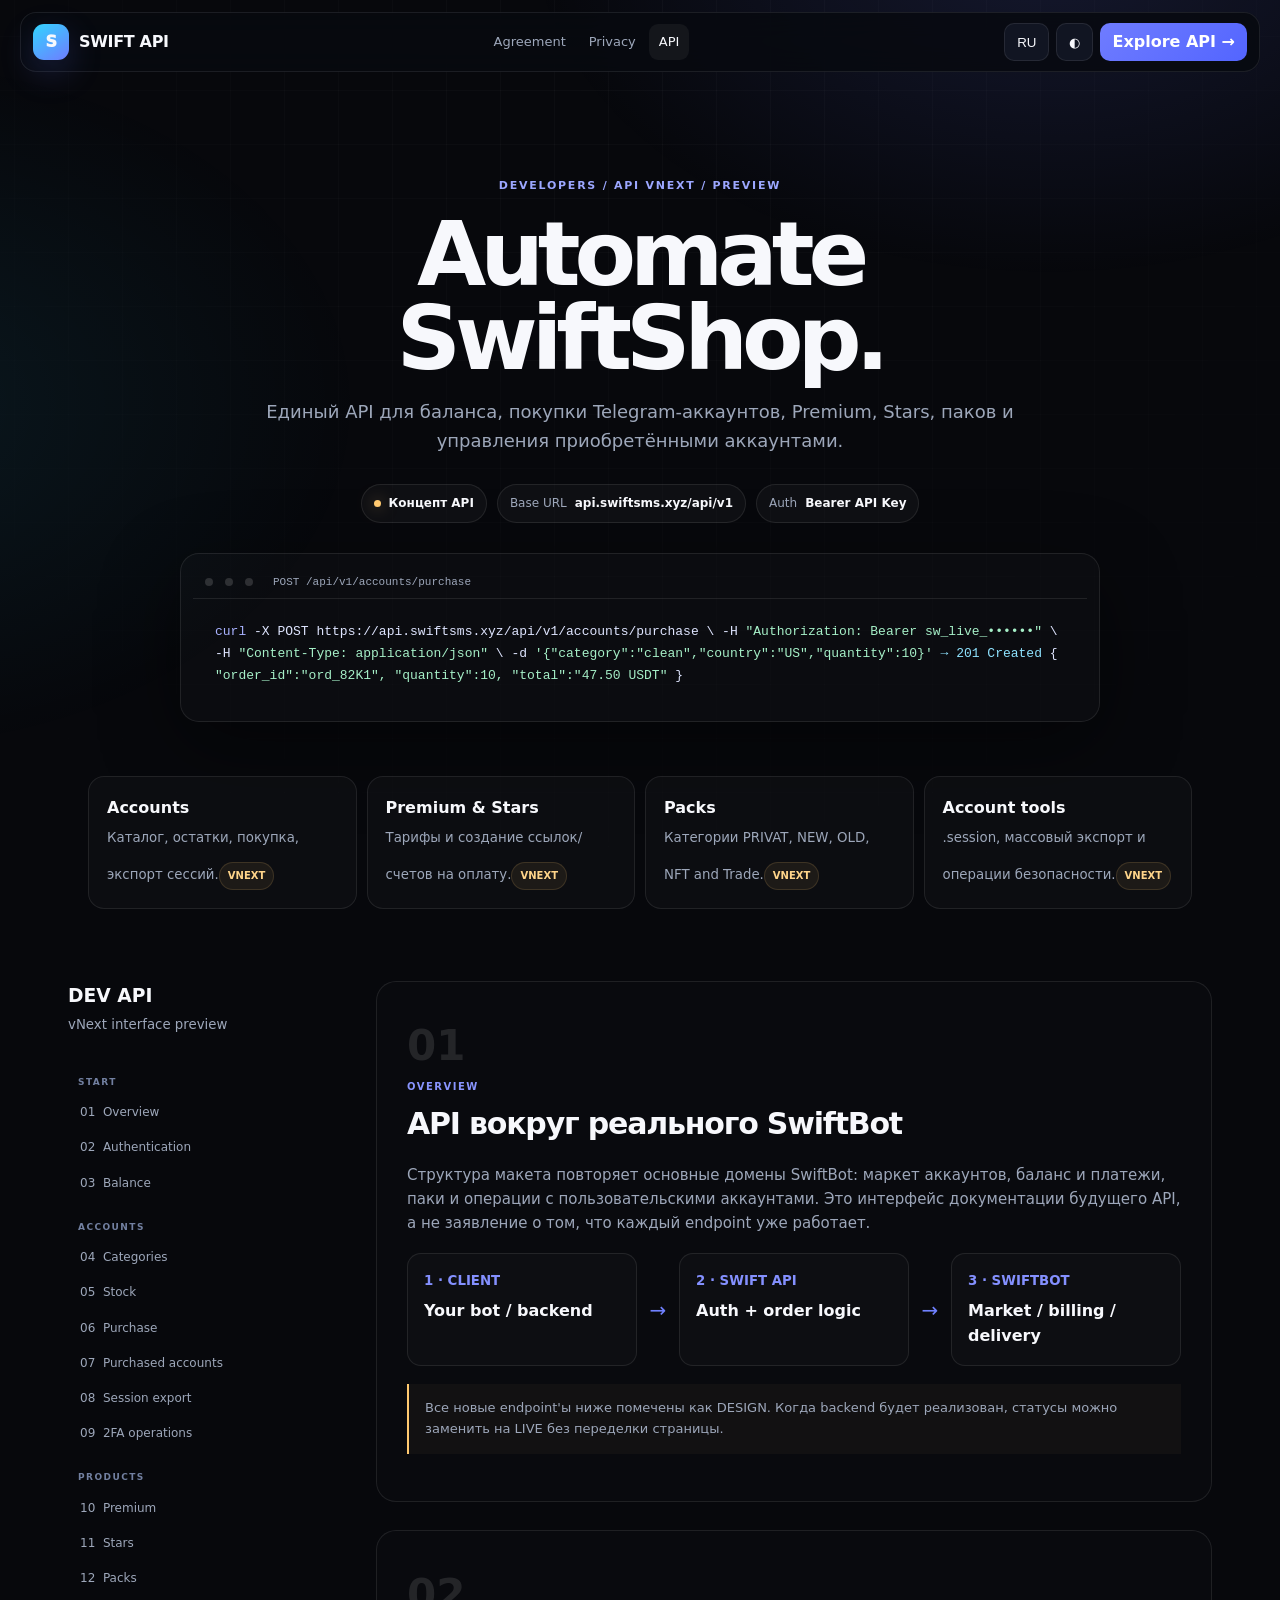
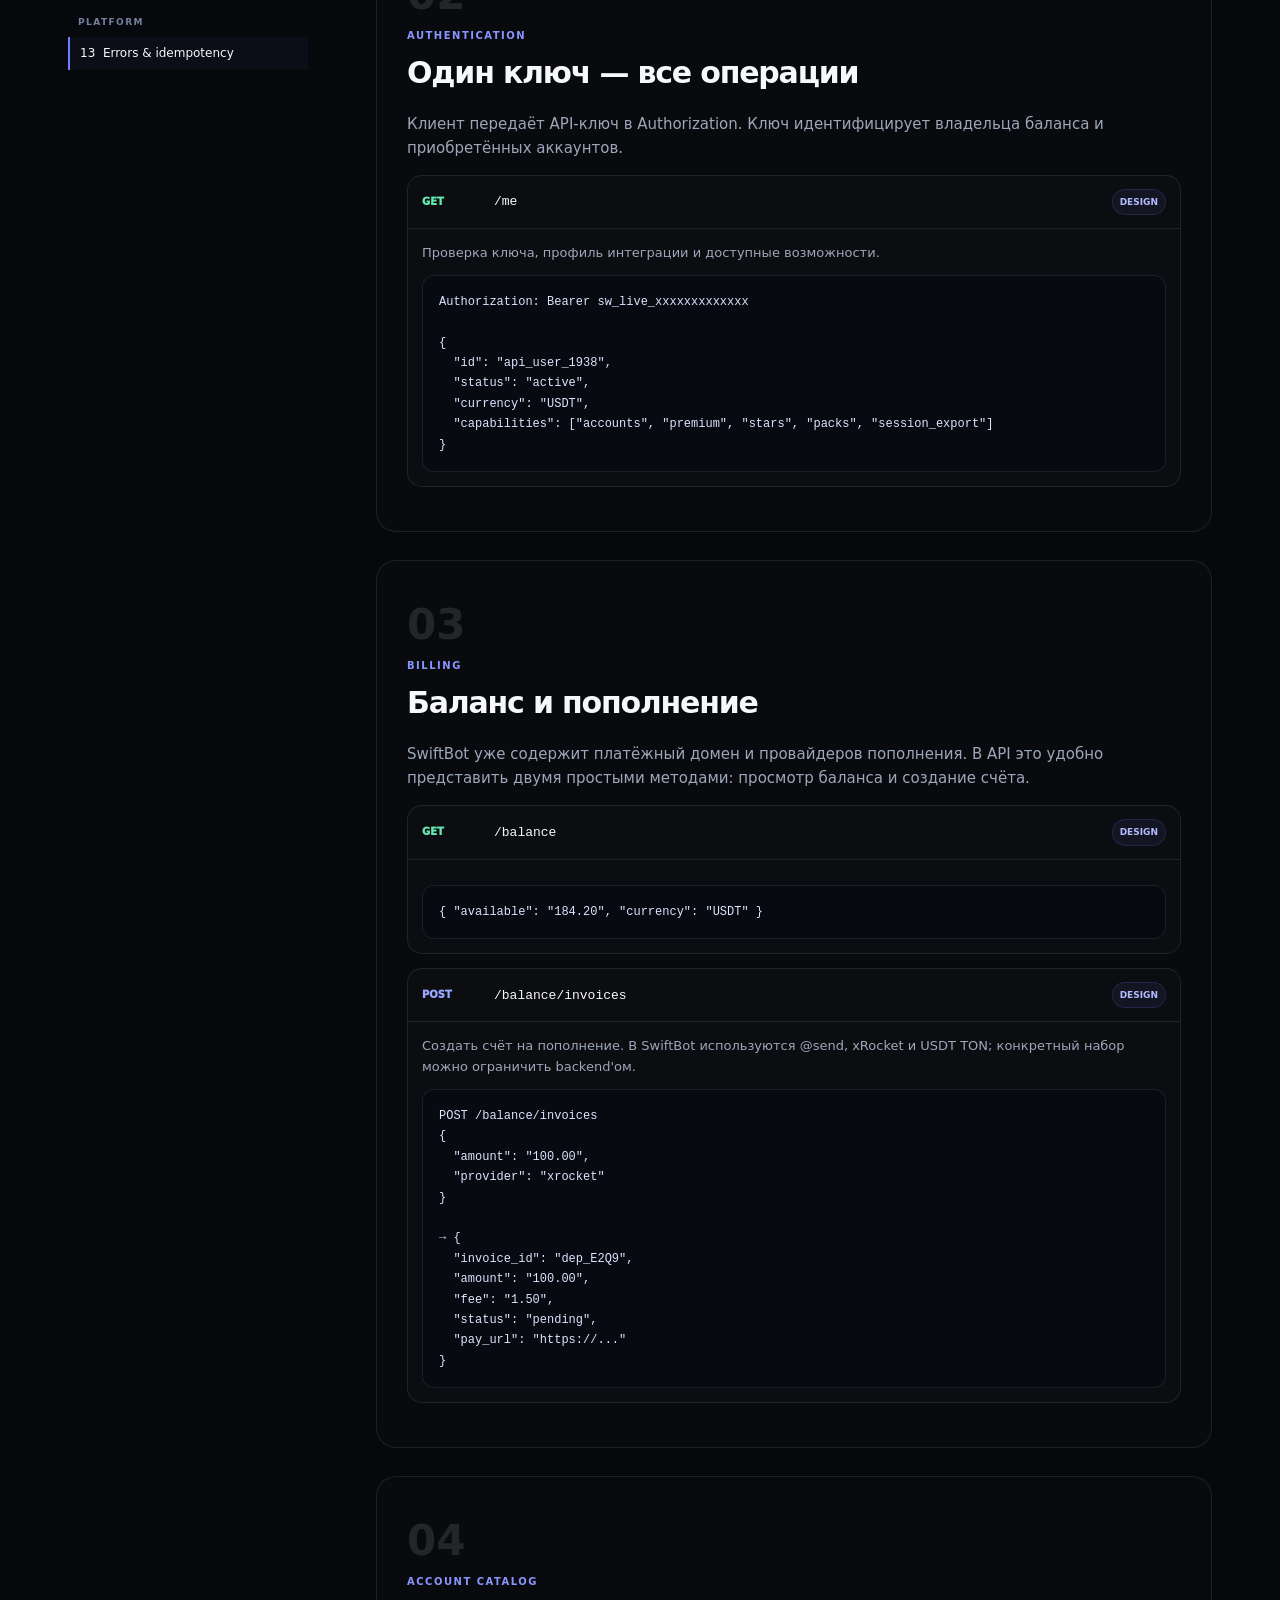
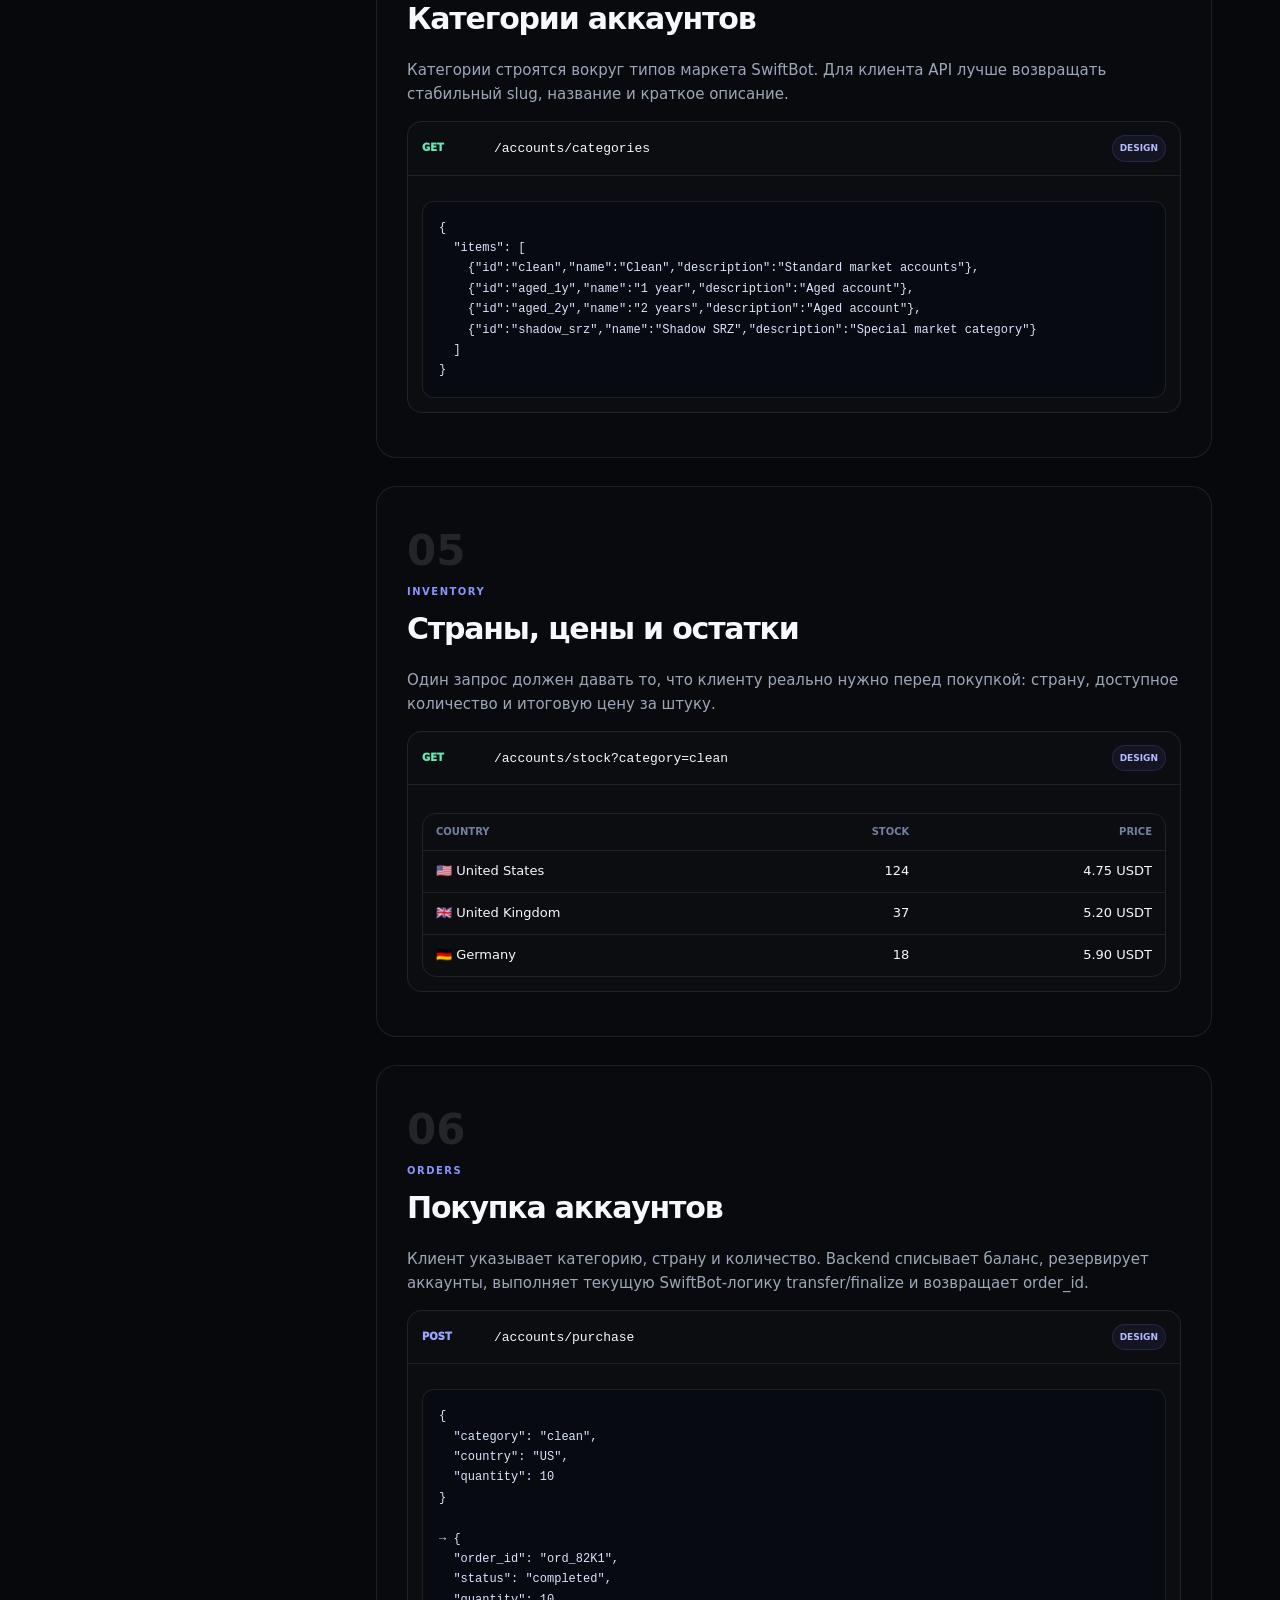
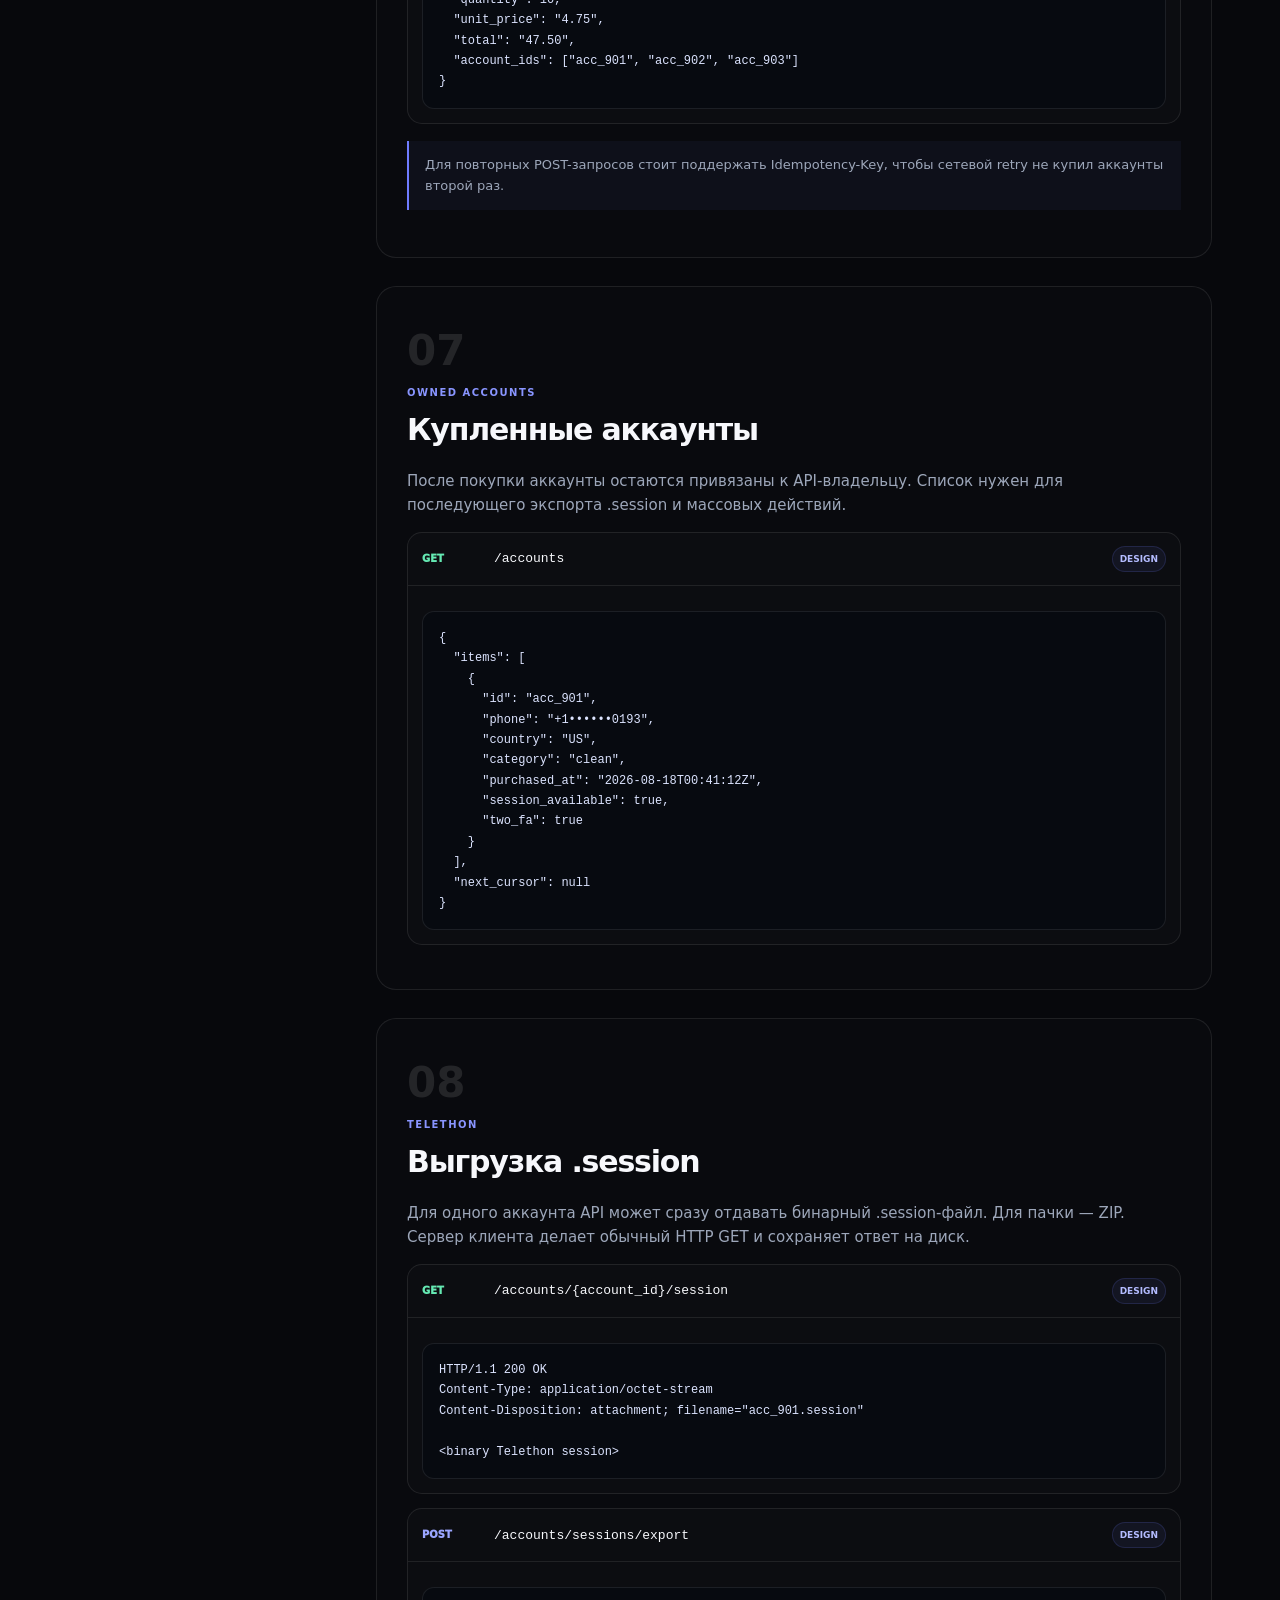
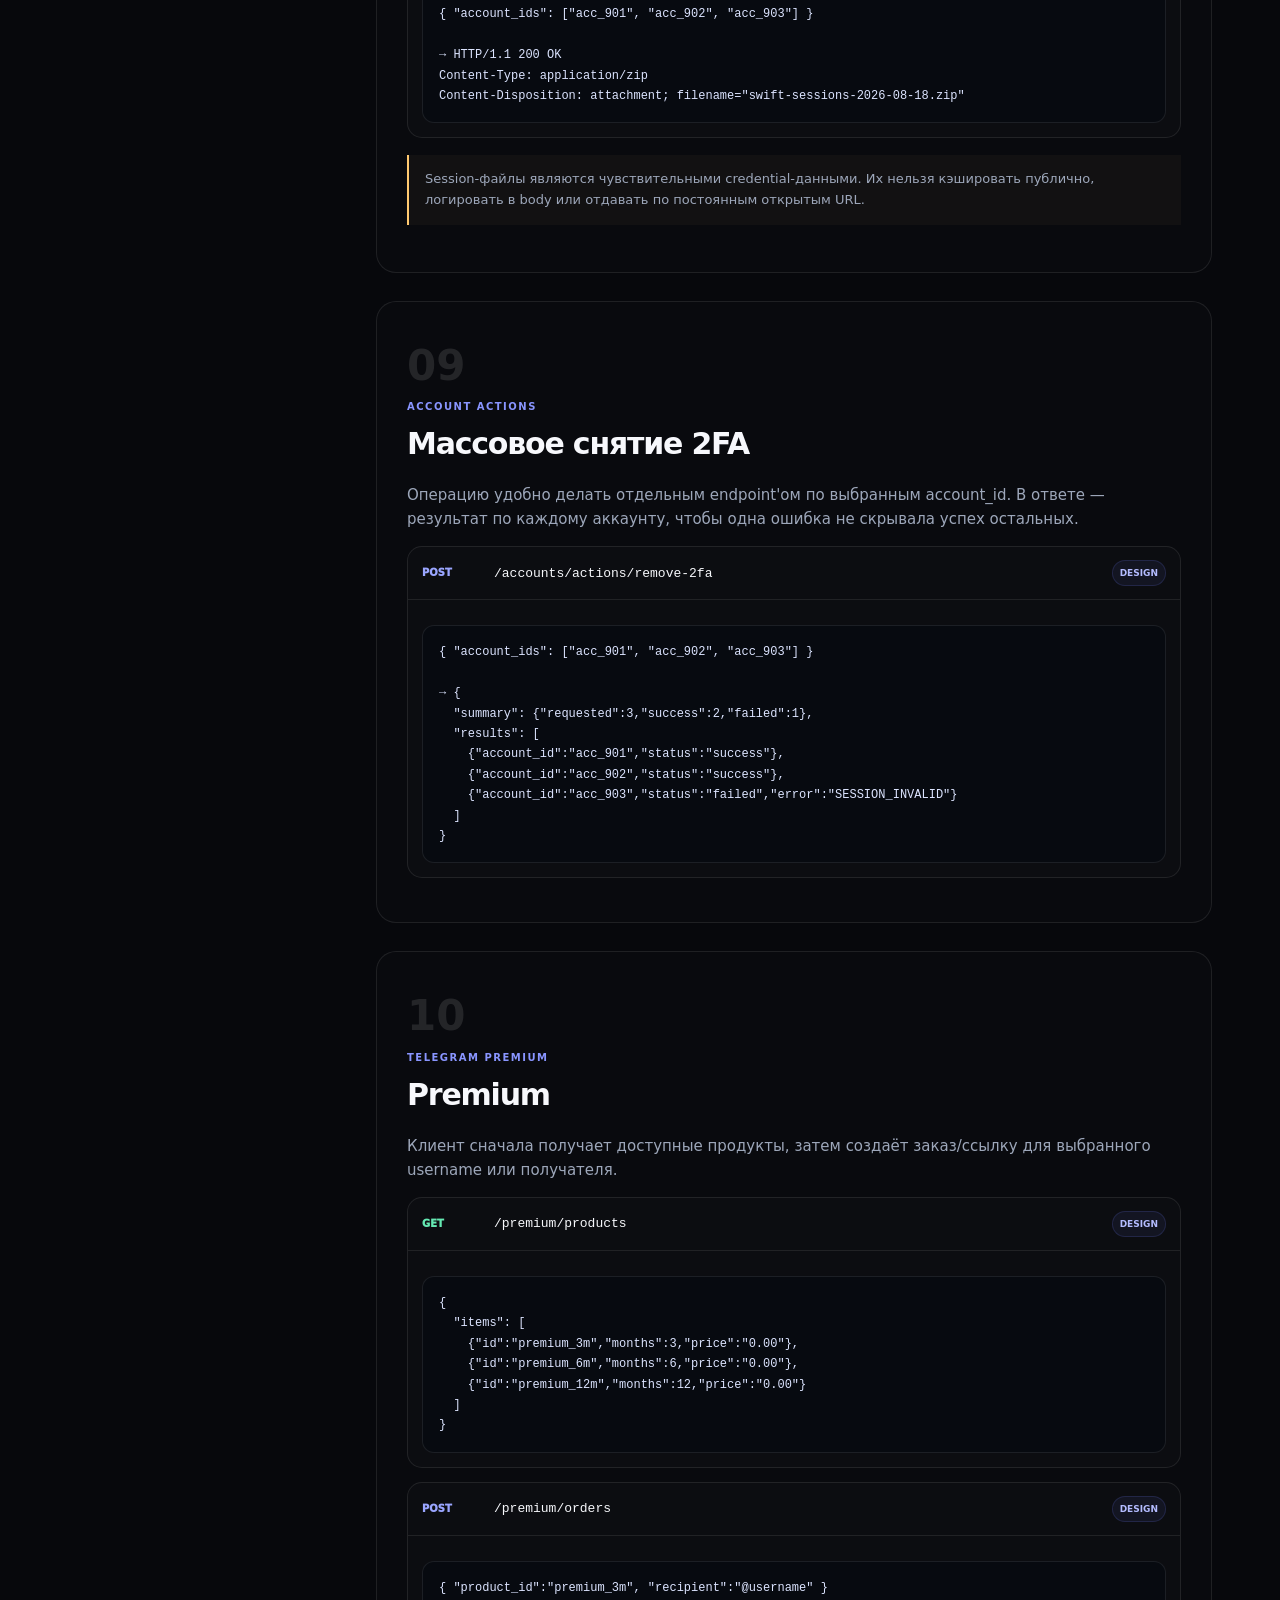
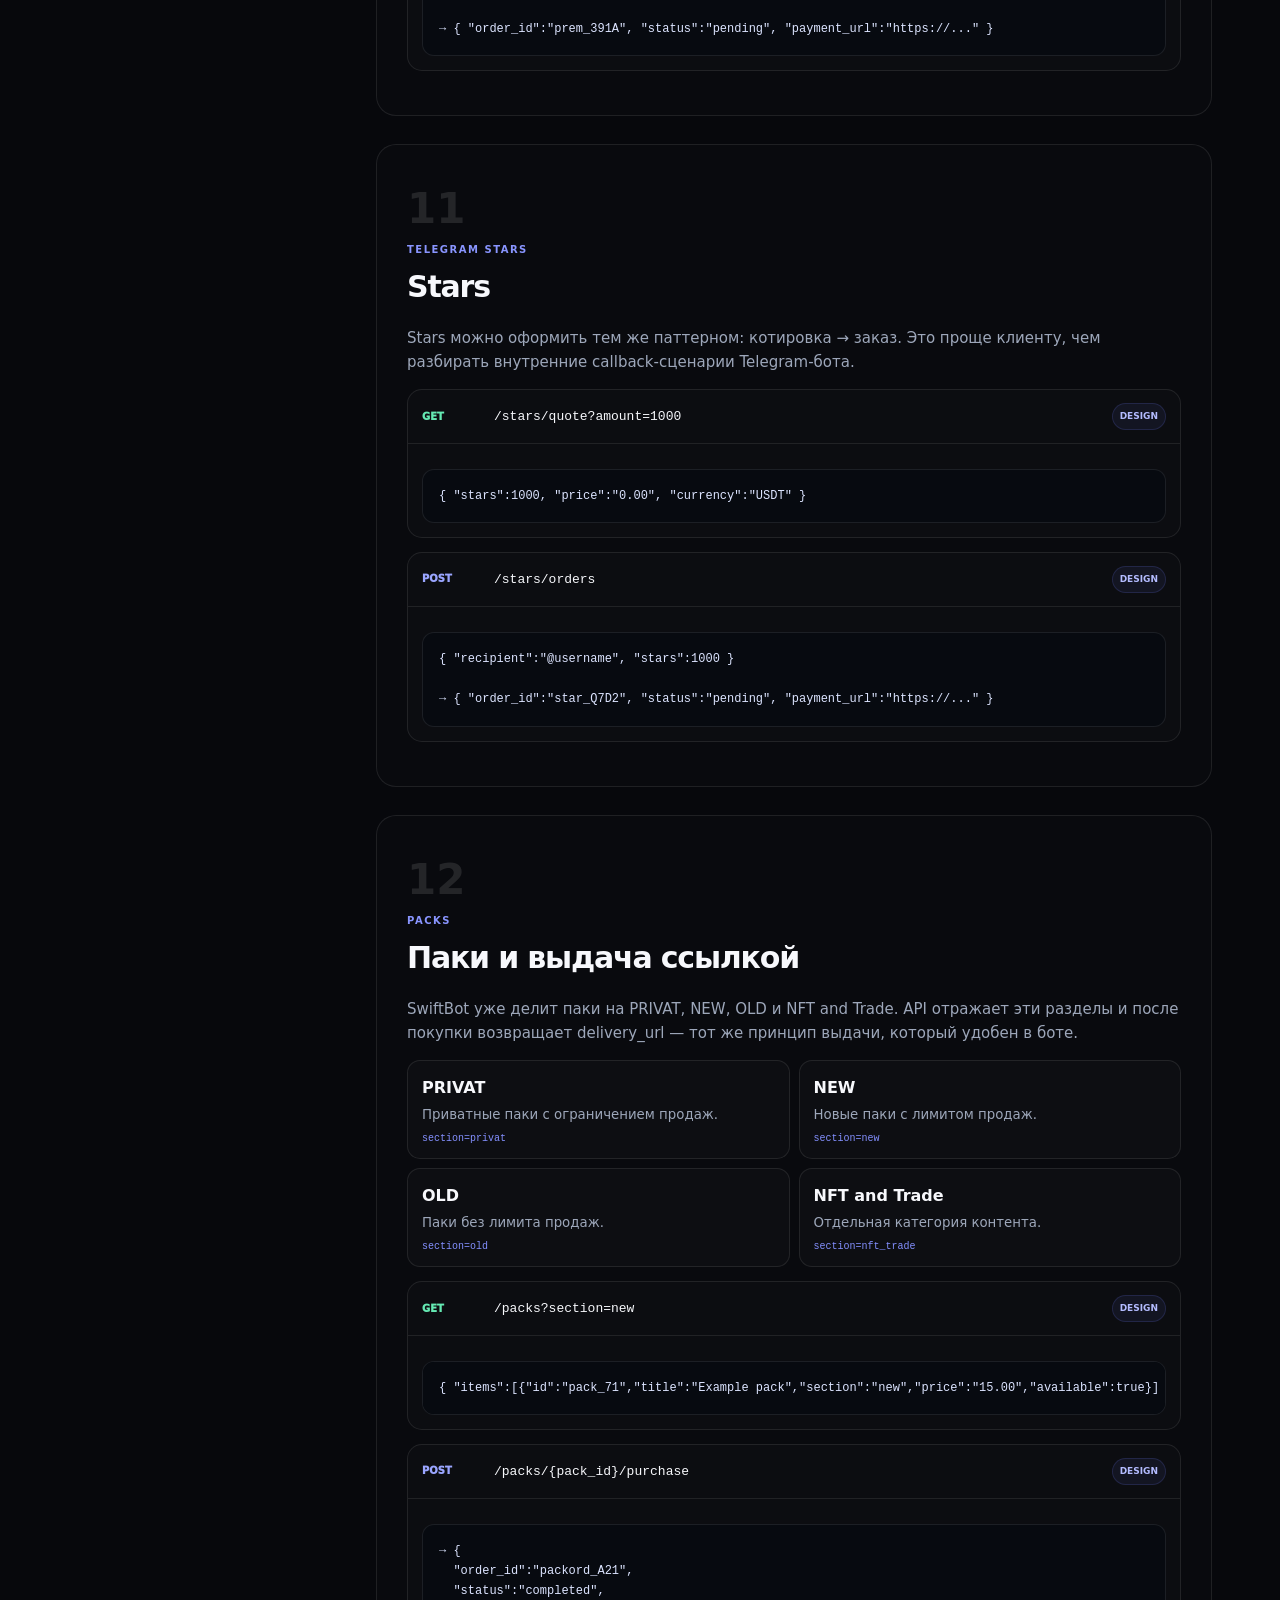
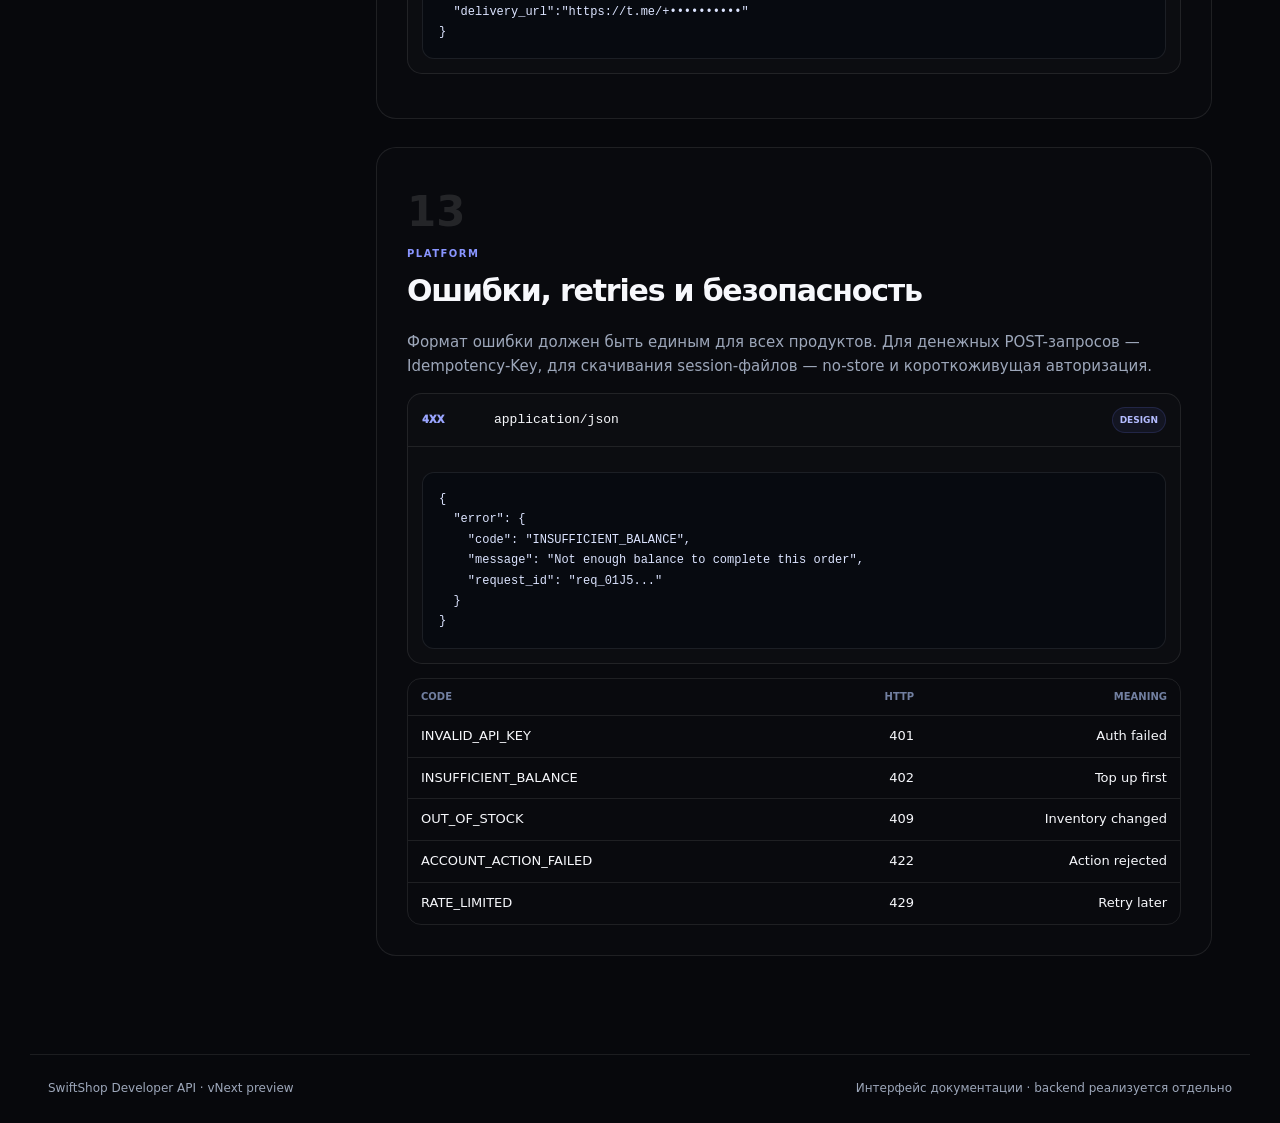
==== commit c7af4fe4: "Expand SwiftShop API vNext documentation mockup" ====
--- a/api/index.html
+++ b/api/index.html
@@ -1,57 +1,133 @@
-<!doctype html><html lang="ru"><head><meta charset="utf-8"><meta name="viewport" content="width=device-width,initial-scale=1"><title>SwiftShop — DEV API vNext</title><style>*{box-sizing:border-box}:root{--bg:#07080c;--p:#0d1017;--p2:#111522;--t:#f7f8fc;--m:#a7b0c2;--l:#ffffff16;--a:#6f7cff;--c:#32d5ff;--g:#52e6a7}html{scroll-behavior:smooth;scroll-padding-top:92px}body{margin:0;background:var(--bg);color:var(--t);font-family:Inter,system-ui,sans-serif;line-height:1.68;overflow-x:hidden}body.light{--bg:#f6f7fb;--p:#fff;--p2:#f2f4f9;--t:#11131a;--m:#697386;--l:#11121a1a}.bg{position:fixed;inset:0;z-index:-2;background:radial-gradient(780px 520px at 80% -8%,#6676ff24,transparent 66%),radial-gradient(640px 440px at -5% 45%,#30d8ff12,transparent 70%)}.grid{position:fixed;inset:-20%;z-index:-1;background-image:linear-gradient(#ffffff07 1px,transparent 1px),linear-gradient(90deg,#ffffff07 1px,transparent 1px);background-size:54px 54px;mask-image:radial-gradient(circle at 50% 20%,#000,transparent 72%);animation:g 24s linear infinite}@keyframes g{to{transform:translate(54px,54px)}}.head{position:sticky;top:0;z-index:40;display:flex;align-items:center;justify-content:space-between;gap:12px;width:min(1240px,calc(100% - 24px));margin:12px auto;padding:10px 12px;border:1px solid var(--l);border-radius:16px;background:#080a10cc;backdrop-filter:blur(22px)}.light .head{background:#f6f7fbe8}.brand,.nav,.acts{display:flex;align-items:center}.brand{gap:10px;color:var(--t);text-decoration:none;font-weight:850}.mark{display:grid;place-items:center;width:36px;height:36px;border-radius:11px;background:linear-gradient(145deg,var(--c),var(--a));box-shadow:0 10px 30px #6676ff33}.mark:before{content:'S';font-weight:900}.nav{gap:3px}.nav a{padding:8px 10px;border-radius:9px;color:var(--m);text-decoration:none;font-size:13px}.nav a.active,.nav a:hover{background:#ffffff0d;color:var(--t)}.acts{gap:7px}.btn{height:38px;padding:0 12px;border:1px solid var(--l);border-radius:10px;background:var(--p2);color:var(--t);cursor:pointer}.primary{display:grid;place-items:center;text-decoration:none;background:linear-gradient(135deg,#6f7cff,#5365ff);border:0;color:#fff;font-weight:750}.hero{width:min(1020px,100%);margin:105px auto 54px;padding:0 20px;text-align:center;animation:up .8s cubic-bezier(.16,1,.3,1)}@keyframes up{from{opacity:0;transform:translateY(24px);filter:blur(7px)}to{opacity:1;transform:none;filter:none}}.eye{color:#9ca7ff;font-size:11px;font-weight:850;letter-spacing:.15em}.hero h1{margin:18px 0;font-size:clamp(54px,7vw,96px);line-height:.94;letter-spacing:-.068em}.hero p{max-width:760px;margin:auto;color:var(--m);font-size:18px}.meta{display:flex;justify-content:center;gap:10px;flex-wrap:wrap;margin-top:28px}.pill{display:inline-flex;align-items:center;gap:8px;padding:9px 12px;border:1px solid var(--l);border-radius:999px;background:#ffffff08;color:var(--m);font-size:12px}.pill b{color:var(--t)}.pulse{width:7px;height:7px;border-radius:50%;background:var(--g);box-shadow:0 0 16px #52e6a799}.ticker{max-width:880px;margin:28px auto 0;overflow:hidden;border-top:1px solid var(--l);border-bottom:1px solid var(--l);mask-image:linear-gradient(90deg,transparent,#000 7%,#000 93%,transparent)}.track{display:flex;width:max-content;animation:tick 18s linear infinite}.tick{flex:none;padding:10px 22px;color:var(--m);font-size:12px;white-space:nowrap}.tick b{color:var(--t)}@keyframes tick{to{transform:translateX(-50%)}}.caps{width:min(1100px,100%);margin:0 auto 78px;padding:0 18px;display:grid;grid-template-columns:repeat(4,1fr);gap:10px}.cap{padding:18px;border:1px solid var(--l);border-radius:16px;background:#ffffff06;transition:.25s}.cap:hover{transform:translateY(-4px);border-color:#6f7cff55;background:#6f7cff0b}.cap strong{display:block}.cap small{color:var(--m)}.badge{display:inline-flex;margin-top:13px;padding:5px 8px;border-radius:999px;font-size:10px;font-weight:800;background:#ffc97014;color:#ffd88d;border:1px solid #ffc97026}.layout{display:grid;grid-template-columns:240px minmax(0,800px);gap:62px;width:min(1120px,100%);margin:auto;padding:0 18px}.side{position:sticky;top:92px;height:max-content}.side h3{margin:0 0 4px}.side small{color:var(--m)}.toc{display:grid;gap:2px;margin-top:22px}.toc a{padding:7px 10px;border-left:2px solid transparent;color:var(--m);text-decoration:none;font-size:12px}.toc a:hover,.toc a.active{color:var(--t);border-color:var(--a);background:#6f7cff0c}.gl{margin:18px 0 5px 10px;color:#7280a1;font-size:9px;font-weight:900;letter-spacing:.16em}.sec{position:relative;margin:0 0 34px;padding:30px;border:1px solid transparent;border-bottom-color:var(--l);border-radius:20px;opacity:0;transform:translateY(22px);transition:.65s cubic-bezier(.16,1,.3,1),background .25s,border-color .25s,box-shadow .25s;isolation:isolate}.sec.show{opacity:1;transform:none}.sec:before{content:'';position:absolute;inset:-1px;border-radius:inherit;padding:1px;background:conic-gradient(from var(--aa),transparent 0 24%,var(--c) 31%,var(--a) 40%,transparent 50% 78%,#9d7cff 84%,transparent 90%);-webkit-mask:linear-gradient(#000 0 0) content-box,linear-gradient(#000 0 0);-webkit-mask-composite:xor;opacity:0;z-index:-1}@property --aa{syntax:'<angle>';initial-value:0deg;inherits:false}@keyframes ring{to{--aa:360deg}}.sec:hover{background:linear-gradient(145deg,#6f7cff13,#32d5ff07);border-color:#6f7cff30;box-shadow:0 22px 65px #0005}.sec:hover:before{opacity:1;animation:ring 3s linear infinite}.num{font-size:44px;color:#ffffff20;font-weight:750}.light .num{color:#10131a1f}.tag{color:#8490ff;font-size:10px;font-weight:900;letter-spacing:.14em}.sec h2{margin:5px 0 10px;font-size:30px;letter-spacing:-.04em}.sec p{color:var(--m);font-size:15px}.note{margin:18px 0;padding:15px 16px;border-left:2px solid var(--a);background:#6f7cff0c;color:var(--m);font-size:13px}.ep{margin:15px 0;border:1px solid var(--l);border-radius:15px;background:#ffffff05;overflow:hidden}.eph{display:grid;grid-template-columns:62px 1fr auto;gap:10px;align-items:center;padding:13px 14px;border-bottom:1px solid var(--l)}.method{font-size:10px;font-weight:950}.get{color:#65e9b3}.post{color:#98a3ff}.eph code{font:13px ui-monospace,monospace;color:var(--t);overflow-wrap:anywhere}.state{padding:5px 7px;border-radius:999px;font-size:9px;font-weight:850}.plan{background:#ffc97012;color:#ffd58a;border:1px solid #ffc97025}.now{background:#52e6a710;color:#79efbd;border:1px solid #52e6a721}.epb{padding:14px}.code{margin:12px 0 0;padding:16px;border:1px solid var(--l);border-radius:12px;background:#070a10;color:#dce4ff;overflow:auto;font:12px/1.7 ui-monospace,monospace;white-space:pre}.light .code{background:#111522;color:#eef2ff}.flow{display:grid;grid-template-columns:1fr 42px 1fr 42px 1fr;align-items:stretch;margin:18px 0}.fc{padding:16px;border:1px solid var(--l);border-radius:14px;background:#ffffff05}.fc small{display:block;color:#8490ff;font-weight:850}.fc b{display:block;margin-top:6px}.arr{display:grid;place-items:center;color:#7081ff;font-size:20px;animation:arr 1.4s ease-in-out infinite}@keyframes arr{50%{transform:translateX(4px);opacity:.6}}.table{margin-top:14px;border:1px solid var(--l);border-radius:14px;overflow:hidden}.row{display:grid;grid-template-columns:1.2fr .6fr .7fr;padding:10px 13px;border-bottom:1px solid var(--l);font-size:13px}.row:last-child{border:0}.row.h{color:#7280a1;font-size:10px;font-weight:900}.row span:nth-child(n+2){text-align:right}.country{font-weight:700}.price{color:#dce2ff}.cg{display:grid;grid-template-columns:repeat(2,1fr);gap:9px;margin-top:14px}.mini{padding:14px;border:1px solid var(--l);border-radius:13px;background:#ffffff05}.mini strong{display:block}.mini small{color:var(--m)}.sku{display:block;margin-top:7px;font:10px ui-monospace,monospace;color:#8490ff}.related{display:flex;gap:9px;flex-wrap:wrap;padding:20px 0 80px}.related a{padding:10px 12px;border:1px solid var(--l);border-radius:10px;color:var(--m);text-decoration:none}.foot{display:flex;justify-content:space-between;width:min(1220px,100%);margin:auto;padding:24px 18px;border-top:1px solid var(--l);color:var(--m);font-size:12px}.mtoc{display:none}@media(max-width:900px){.head{width:100%;margin:0;border-left:0;border-right:0;border-radius:0}.nav,.primary{display:none}.hero{margin-top:72px;padding:0 16px}.hero h1{font-size:clamp(40px,12vw,56px)}.caps{grid-template-columns:1fr 1fr;padding:0 16px}.layout{grid-template-columns:1fr;width:100%;padding:0 16px}.side{display:none}.mtoc{display:block;position:sticky;top:69px;z-index:25;margin-bottom:18px}.mtoc select{width:100%;height:44px;border:1px solid var(--l);border-radius:11px;background:var(--p2);color:var(--t);padding:0 12px}.sec{padding:23px 0 34px;border-left:0;border-right:0;border-radius:0}.sec:before{display:none}.sec:hover{background:transparent;box-shadow:none}.flow{grid-template-columns:1fr}.arr{height:34px;transform:rotate(90deg)}.eph{grid-template-columns:55px 1fr}.eph .state{grid-column:2;justify-self:start}.cg{grid-template-columns:1fr}.foot{flex-direction:column;gap:8px}.grid{display:none}.ticker{width:calc(100% + 32px);margin-left:-16px}}@media(max-width:560px){.hero h1{font-size:42px}.caps{grid-template-columns:1fr}.brand span:last-child{display:none}.row{grid-template-columns:1fr .45fr .62fr;padding:9px 8px;font-size:11px}}</style></head><body><div class="bg"></div><div class="grid"></div><header class="head"><a class="brand" href="#top"><span class="mark"></span><span>SWIFT</span></a><nav class="nav"><a href="../legal/">Agreement</a><a href="../privacy/">Privacy</a><a class="active" href="../api/">API</a></nav><div class="acts"><button class="btn" id="lang">RU</button><button class="btn" id="theme">◐</button><a class="btn primary" href="#doc">Explore API →</a></div></header><main id="top"><section class="hero"><div class="eye">DEVELOPERS / API VNEXT</div><h1>Build on<br>SwiftShop.</h1><p id="sub"></p><div class="meta"><span class="pill"><span class="pulse"></span><b>API Operational</b></span><span class="pill">Base URL <b>api.swiftsms.xyz/api/v1</b></span><span class="pill">Auth <b>Bearer API Key</b></span></div><div class="ticker"><div class="track" id="track"></div></div></section><section class="caps"><article class="cap"><strong>Telegram Accounts</strong><small id="c1"></small><span class="badge">VNEXT / PLANNED</span></article><article class="cap"><strong>Telegram Premium</strong><small id="c2"></small><span class="badge">VNEXT / PLANNED</span></article><article class="cap"><strong>Telegram Stars</strong><small id="c3"></small><span class="badge">VNEXT / PLANNED</span></article><article class="cap"><strong>Telegram Packs</strong><small id="c4"></small><span class="badge">VNEXT / PLANNED</span></article></section><div class="layout" id="doc"><aside class="side"><h3>DEV API</h3><small>Concept vNext · 16 Aug 2026</small><nav class="toc"><div class="gl">START</div><a href="#overview">01&nbsp;&nbsp;Overview</a><a href="#auth">02&nbsp;&nbsp;Authentication</a><div class="gl">ACCOUNTS</div><a href="#cats">03&nbsp;&nbsp;Categories</a><a href="#stock">04&nbsp;&nbsp;Countries & stock</a><div class="gl">PREMIUM & STARS</div><a href="#premium">05&nbsp;&nbsp;Premium invoices</a><a href="#stars">06&nbsp;&nbsp;Stars invoices</a><div class="gl">PACKS</div><a href="#packs">07&nbsp;&nbsp;Pack categories</a><a href="#plist">08&nbsp;&nbsp;Available packs</a><div class="gl">EXISTING</div><a href="#existing">09&nbsp;&nbsp;Existing API</a></nav></aside><article><div class="mtoc"><select id="mobile"><option value="overview">01 Overview</option><option value="auth">02 Authentication</option><option value="cats">03 Account categories</option><option value="stock">04 Countries & stock</option><option value="premium">05 Premium invoices</option><option value="stars">06 Stars invoices</option><option value="packs">07 Pack categories</option><option value="plist">08 Available packs</option><option value="existing">09 Existing API</option></select></div><section class="sec" id="overview"><div class="num">01</div><div class="tag">OVERVIEW</div><h2 data-ru="API как продуктовая платформа" data-en="API as a product platform"></h2><p data-ru="Этот макет показывает направление SwiftShop API vNext. Новые методы ниже пока являются проектом интерфейса и не подключены к backend." data-en="This mockup shows the direction of SwiftShop API vNext. New methods below are interface concepts and are not connected to backend yet."></p><div class="note"><b>PLANNED ≠ LIVE.</b> <span data-ru="Новые методы Accounts, Premium, Stars и Packs намеренно помечены Planned." data-en="New Accounts, Premium, Stars and Packs methods are intentionally marked Planned."></span></div></section><section class="sec" id="auth"><div class="num">02</div><div class="tag">AUTH</div><h2 data-ru="Авторизация и баланс" data-en="Authentication and balance"></h2><p data-ru="API key определяет владельца запроса. Premium, Stars и Packs оплачиваются с внутреннего баланса пользователя, которому принадлежит ключ." data-en="The API key identifies the request owner. Premium, Stars and Packs are paid from the internal balance of the user who owns the key."></p><div class="code">Authorization: Bearer sw_live_xxxxxxxxxx</div><div class="ep"><div class="eph"><span class="method get">GET</span><code>/balance</code><span class="state now">AVAILABLE NOW</span></div></div></section><section class="sec" id="cats"><div class="num">03</div><div class="tag">ACCOUNTS / CATEGORIES</div><h2 data-ru="Категории аккаунтов" data-en="Account categories"></h2><p data-ru="Четыре верхнеуровневые категории для клиентского интерфейса." data-en="Four top-level categories for client integrations."></p><div class="ep"><div class="eph"><span class="method get">GET</span><code>/accounts/categories</code><span class="state plan">PLANNED</span></div><div class="epb"><div class="cg"><div class="mini"><strong>Чистые</strong><small>Физический · Новый</small><span class="sku">clean</span></div><div class="mini"><strong>Тень СЗ</strong><small>Физический · Shadow SRZ</small><span class="sku">shadow_srz</span></div><div class="mini"><strong>Отлега</strong><small>6м · 1г · 2г · … · 7л</small><span class="sku">aged</span></div><div class="mini"><strong>Отлега · Тень СЗ</strong><small>6м · 1г · 2г · … · 7л</small><span class="sku">aged_shadow_srz</span></div></div><div class="code">{
-  "ok": true,
-  "items": [
-    {"key":"clean","title":"Чистые"},
-    {"key":"shadow_srz","title":"Тень СЗ"},
-    {"key":"aged","title":"Отлега"},
-    {"key":"aged_shadow_srz","title":"Отлега · Тень СЗ"}
-  ]
-}</div></div></div></section><section class="sec" id="stock"><div class="num">04</div><div class="tag">ACCOUNTS / STOCK</div><h2 data-ru="Страны, наличие и цена" data-en="Countries, stock and price"></h2><p data-ru="Передаём категорию и, для отлеги, возраст. В ответе — страна | количество | цена. Категории «Все страны» нет." data-en="Pass a category and, for aged accounts, an age. Response format: country | quantity | price. There is no All countries category."></p><div class="ep"><div class="eph"><span class="method get">GET</span><code>/accounts/stock?category=clean</code><span class="state plan">PLANNED</span></div><div class="epb"><div class="table"><div class="row h"><span>СТРАНА</span><span>КОЛ-ВО</span><span>ЦЕНА</span></div><div class="row"><span class="country">🇷🇺 Россия</span><span>120</span><span class="price">1.90 USDT</span></div><div class="row"><span class="country">🇩🇪 Германия</span><span>26</span><span class="price">2.40 USDT</span></div><div class="row"><span class="country">🇵🇱 Польша</span><span>18</span><span class="price">2.20 USDT</span></div><div class="row"><span class="country">🇬🇧 Великобритания</span><span>9</span><span class="price">2.80 USDT</span></div></div><div class="code">GET /api/v1/accounts/stock?category=aged&age=1y
+<!doctype html>
+<html lang="ru">
+<head>
+<meta charset="utf-8">
+<meta name="viewport" content="width=device-width,initial-scale=1">
+<meta name="color-scheme" content="dark light">
+<title>SwiftShop — API vNext</title>
+<style>
+*{box-sizing:border-box}html{scroll-behavior:smooth;scroll-padding-top:88px}:root{--bg:#07080c;--panel:#0d1017;--panel2:#111522;--text:#f7f8fc;--muted:#9da7ba;--line:#ffffff16;--accent:#6f7cff;--cyan:#32d5ff;--green:#52e6a7;--amber:#ffc970;--red:#ff7285;--shadow:0 24px 80px #0007}body.light{--bg:#f5f7fb;--panel:#fff;--panel2:#eef1f7;--text:#11131a;--muted:#687287;--line:#11131a18;--shadow:0 24px 70px #33415518}body{margin:0;background:var(--bg);color:var(--text);font-family:Inter,ui-sans-serif,system-ui,-apple-system,BlinkMacSystemFont,"Segoe UI",sans-serif;line-height:1.6;overflow-x:hidden}.bg{position:fixed;inset:0;z-index:-3;background:radial-gradient(780px 520px at 82% -8%,#6676ff26,transparent 67%),radial-gradient(700px 500px at -10% 45%,#30d8ff14,transparent 70%)}.grid{position:fixed;inset:-20%;z-index:-2;background-image:linear-gradient(#ffffff07 1px,transparent 1px),linear-gradient(90deg,#ffffff07 1px,transparent 1px);background-size:54px 54px;mask-image:radial-gradient(circle at 50% 18%,#000,transparent 74%);animation:grid 26s linear infinite}@keyframes grid{to{transform:translate(54px,54px)}}.head{position:sticky;top:0;z-index:50;display:flex;align-items:center;justify-content:space-between;gap:18px;width:min(1240px,calc(100% - 24px));margin:12px auto;padding:10px 12px;border:1px solid var(--line);border-radius:16px;background:#080a10d9;backdrop-filter:blur(22px)}.light .head{background:#f6f7fbe8}.brand,.nav,.actions{display:flex;align-items:center}.brand{gap:10px;color:var(--text);text-decoration:none;font-weight:850;letter-spacing:-.02em}.mark{display:grid;place-items:center;width:36px;height:36px;border-radius:11px;background:linear-gradient(145deg,var(--cyan),var(--accent));box-shadow:0 12px 34px #6676ff38}.mark:before{content:'S';font-weight:950}.nav{gap:3px}.nav a{padding:8px 10px;border-radius:9px;color:var(--muted);text-decoration:none;font-size:13px}.nav a.active,.nav a:hover{background:#ffffff0d;color:var(--text)}.actions{gap:7px}.btn{height:38px;padding:0 12px;border:1px solid var(--line);border-radius:10px;background:var(--panel2);color:var(--text);cursor:pointer}.primary{display:grid;place-items:center;background:linear-gradient(135deg,#6f7cff,#5365ff);border:0;color:#fff;text-decoration:none;font-weight:760}.hero{width:min(1080px,100%);margin:105px auto 54px;padding:0 20px;text-align:center;animation:up .75s cubic-bezier(.16,1,.3,1)}@keyframes up{from{opacity:0;transform:translateY(22px);filter:blur(7px)}to{opacity:1;transform:none;filter:none}}.eyebrow{color:#9ca7ff;font-size:11px;font-weight:900;letter-spacing:.16em}.hero h1{margin:17px 0 18px;font-size:clamp(54px,7vw,94px);line-height:.94;letter-spacing:-.068em}.hero p{max-width:780px;margin:auto;color:var(--muted);font-size:18px}.meta{display:flex;justify-content:center;gap:10px;flex-wrap:wrap;margin-top:28px}.pill{display:inline-flex;align-items:center;gap:8px;padding:9px 12px;border:1px solid var(--line);border-radius:999px;background:#ffffff08;color:var(--muted);font-size:12px}.pill b{color:var(--text)}.pulse{width:7px;height:7px;border-radius:50%;background:var(--amber);box-shadow:0 0 16px #ffc97080}.preview{max-width:920px;margin:30px auto 0;padding:12px;border:1px solid var(--line);border-radius:19px;background:#ffffff05;box-shadow:var(--shadow)}.terminal{display:grid;grid-template-columns:12px 12px 12px 1fr;gap:8px;align-items:center;padding:10px 12px;border-bottom:1px solid var(--line);text-align:left}.dot{width:8px;height:8px;border-radius:50%;background:#ffffff25}.terminal span:last-child{margin-left:8px;color:var(--muted);font:11px ui-monospace,monospace}.request{text-align:left;padding:22px;font:13px/1.7 ui-monospace,monospace;color:#dfe5ff;overflow:auto}.request .k{color:#8fe3ff}.request .v{color:#a6f0c8}.request .m{color:#a9b2ff}.caps{width:min(1140px,100%);margin:0 auto 72px;padding:0 18px;display:grid;grid-template-columns:repeat(4,1fr);gap:10px}.cap{padding:18px;border:1px solid var(--line);border-radius:16px;background:#ffffff06;transition:.25s}.cap:hover{transform:translateY(-4px);border-color:#6f7cff55;background:#6f7cff0b}.cap strong{display:block;margin-bottom:3px}.cap small{color:var(--muted)}.badge{display:inline-flex;margin-top:13px;padding:5px 8px;border-radius:999px;font-size:10px;font-weight:850;background:#ffc97012;color:#ffd58a;border:1px solid #ffc97025}.layout{display:grid;grid-template-columns:250px minmax(0,850px);gap:58px;width:min(1180px,100%);margin:auto;padding:0 18px}.side{position:sticky;top:92px;height:calc(100vh - 108px);overflow:auto;padding-right:10px}.side h3{margin:0}.side small{color:var(--muted)}.toc{display:grid;gap:2px;margin-top:20px}.group{margin:18px 0 5px 10px;color:#7280a1;font-size:9px;font-weight:900;letter-spacing:.16em}.toc a{padding:7px 10px;border-left:2px solid transparent;color:var(--muted);text-decoration:none;font-size:12px}.toc a:hover,.toc a.active{color:var(--text);border-color:var(--accent);background:#6f7cff0c}.sec{margin:0 0 28px;padding:30px;border:1px solid var(--line);border-radius:20px;background:#ffffff03;opacity:0;transform:translateY(18px);transition:.55s cubic-bezier(.16,1,.3,1),background .2s,border-color .2s}.sec.show{opacity:1;transform:none}.sec:hover{border-color:#6f7cff35;background:linear-gradient(145deg,#6f7cff0c,#32d5ff05)}.num{font-size:42px;color:#ffffff1c;font-weight:800}.light .num{color:#11131a18}.tag{color:#8995ff;font-size:10px;font-weight:900;letter-spacing:.15em}.sec h2{margin:5px 0 8px;font-size:30px;letter-spacing:-.04em}.sec>p{color:var(--muted);font-size:15px}.note{margin:17px 0;padding:14px 16px;border-left:2px solid var(--accent);background:#6f7cff0c;color:var(--muted);font-size:13px}.warn{border-left-color:var(--amber);background:#ffc97009}.ep{margin:14px 0;border:1px solid var(--line);border-radius:15px;background:#ffffff04;overflow:hidden}.eph{display:grid;grid-template-columns:62px minmax(0,1fr) auto;gap:10px;align-items:center;padding:13px 14px;border-bottom:1px solid var(--line)}.method{font-size:10px;font-weight:950}.get{color:#65e9b3}.post{color:#9aa5ff}.delete{color:#ff8b9b}.eph code{font:13px ui-monospace,monospace;color:var(--text);overflow-wrap:anywhere}.state{padding:5px 7px;border-radius:999px;font-size:9px;font-weight:850}.planned{background:#ffc97012;color:#ffd58a;border:1px solid #ffc97025}.design{background:#6f7cff13;color:#b4bcff;border:1px solid #6f7cff2a}.epb{padding:14px}.desc{color:var(--muted);font-size:13px}.tabs{display:flex;gap:5px;margin-top:12px}.tab{padding:6px 9px;border:1px solid var(--line);border-radius:8px;background:transparent;color:var(--muted);font-size:11px;cursor:pointer}.tab.active{background:#ffffff0b;color:var(--text)}pre{margin:11px 0 0;padding:16px;border:1px solid var(--line);border-radius:12px;background:#070a10;color:#dce4ff;overflow:auto;font:12px/1.7 ui-monospace,monospace;white-space:pre}.light pre{background:#111522;color:#eef2ff}.flow{display:grid;grid-template-columns:1fr 42px 1fr 42px 1fr;align-items:stretch;margin:18px 0}.fc{padding:16px;border:1px solid var(--line);border-radius:14px;background:#ffffff05}.fc small{display:block;color:#8490ff;font-weight:850}.fc b{display:block;margin-top:6px}.arrow{display:grid;place-items:center;color:#7081ff;font-size:20px}.table{margin-top:14px;border:1px solid var(--line);border-radius:14px;overflow:hidden}.row{display:grid;grid-template-columns:1.25fr .7fr 1fr;padding:10px 13px;border-bottom:1px solid var(--line);font-size:13px}.row:last-child{border:0}.row.h{color:#7280a1;font-size:10px;font-weight:900}.row span:nth-child(n+2){text-align:right}.cards{display:grid;grid-template-columns:repeat(2,1fr);gap:9px;margin-top:14px}.mini{padding:14px;border:1px solid var(--line);border-radius:13px;background:#ffffff05}.mini strong{display:block}.mini small{color:var(--muted)}.sku{display:block;margin-top:7px;font:10px ui-monospace,monospace;color:#8490ff}.foot{display:flex;justify-content:space-between;width:min(1220px,100%);margin:70px auto 0;padding:24px 18px;border-top:1px solid var(--line);color:var(--muted);font-size:12px}.mtoc{display:none}@media(max-width:900px){.head{width:100%;margin:0;border-left:0;border-right:0;border-radius:0}.nav,.primary{display:none}.hero{margin-top:72px;padding:0 16px}.hero h1{font-size:clamp(42px,12vw,58px)}.caps{grid-template-columns:1fr 1fr}.layout{grid-template-columns:1fr;width:100%;padding:0 16px}.side{display:none}.mtoc{display:block;position:sticky;top:69px;z-index:25;margin-bottom:15px}.mtoc select{width:100%;height:44px;border:1px solid var(--line);border-radius:11px;background:var(--panel2);color:var(--text);padding:0 12px}.sec{padding:23px 18px}.flow{grid-template-columns:1fr}.arrow{height:30px;transform:rotate(90deg)}.cards{grid-template-columns:1fr}.foot{flex-direction:column;gap:8px}.grid{display:none}}@media(max-width:560px){.caps{grid-template-columns:1fr}.brand span:last-child{display:none}.eph{grid-template-columns:52px 1fr}.state{grid-column:2;justify-self:start}.row{grid-template-columns:1fr .5fr .7fr;font-size:11px;padding:9px 8px}}
+</style>
+</head>
+<body>
+<div class="bg"></div><div class="grid"></div>
+<header class="head"><a class="brand" href="#top"><span class="mark"></span><span>SWIFT API</span></a><nav class="nav"><a href="../legal/">Agreement</a><a href="../privacy/">Privacy</a><a class="active" href="../api/">API</a></nav><div class="actions"><button class="btn" id="lang">RU</button><button class="btn" id="theme">◐</button><a class="btn primary" href="#docs">Explore API →</a></div></header>
+<main id="top">
+<section class="hero"><div class="eyebrow">DEVELOPERS / API VNEXT / PREVIEW</div><h1>Automate<br>SwiftShop.</h1><p data-ru="Единый API для баланса, покупки Telegram-аккаунтов, Premium, Stars, паков и управления приобретёнными аккаунтами." data-en="One API for balance, Telegram account purchases, Premium, Stars, packs and purchased-account operations."></p><div class="meta"><span class="pill"><span class="pulse"></span><b data-ru="Концепт API" data-en="API preview"></b></span><span class="pill">Base URL <b>api.swiftsms.xyz/api/v1</b></span><span class="pill">Auth <b>Bearer API Key</b></span></div><div class="preview"><div class="terminal"><i class="dot"></i><i class="dot"></i><i class="dot"></i><span>POST /api/v1/accounts/purchase</span></div><div class="request"><span class="m">curl</span> -X POST https://api.swiftsms.xyz/api/v1/accounts/purchase \
+  -H <span class="v">"Authorization: Bearer sw_live_••••••"</span> \
+  -H <span class="v">"Content-Type: application/json"</span> \
+  -d <span class="v">'{"category":"clean","country":"US","quantity":10}'</span>
+
+<span class="k">→ 201 Created</span>  { <span class="v">"order_id":"ord_82K1", "quantity":10, "total":"47.50 USDT"</span> }</div></div></section>
+<section class="caps"><article class="cap"><strong>Accounts</strong><small data-ru="Каталог, остатки, покупка, экспорт сессий." data-en="Catalog, stock, purchase and session export."></small><span class="badge">VNEXT</span></article><article class="cap"><strong>Premium & Stars</strong><small data-ru="Тарифы и создание ссылок/счетов на оплату." data-en="Plans and payment-link / invoice creation."></small><span class="badge">VNEXT</span></article><article class="cap"><strong>Packs</strong><small data-ru="Категории PRIVAT, NEW, OLD, NFT and Trade." data-en="PRIVAT, NEW, OLD and NFT / Trade categories."></small><span class="badge">VNEXT</span></article><article class="cap"><strong>Account tools</strong><small data-ru=".session, массовый экспорт и операции безопасности." data-en=".session, batch export and account security actions."></small><span class="badge">VNEXT</span></article></section>
+<div class="layout" id="docs"><aside class="side"><h3>DEV API</h3><small>vNext interface preview</small><nav class="toc"><div class="group">START</div><a href="#overview">01&nbsp; Overview</a><a href="#auth">02&nbsp; Authentication</a><a href="#balance">03&nbsp; Balance</a><div class="group">ACCOUNTS</div><a href="#categories">04&nbsp; Categories</a><a href="#stock">05&nbsp; Stock</a><a href="#purchase">06&nbsp; Purchase</a><a href="#owned">07&nbsp; Purchased accounts</a><a href="#sessions">08&nbsp; Session export</a><a href="#twofa">09&nbsp; 2FA operations</a><div class="group">PRODUCTS</div><a href="#premium">10&nbsp; Premium</a><a href="#stars">11&nbsp; Stars</a><a href="#packs">12&nbsp; Packs</a><div class="group">PLATFORM</div><a href="#errors">13&nbsp; Errors & idempotency</a></nav></aside>
+<article><div class="mtoc"><select id="mobile"><option value="overview">01 Overview</option><option value="auth">02 Authentication</option><option value="balance">03 Balance</option><option value="categories">04 Categories</option><option value="stock">05 Stock</option><option value="purchase">06 Purchase</option><option value="owned">07 Purchased accounts</option><option value="sessions">08 Session export</option><option value="twofa">09 2FA operations</option><option value="premium">10 Premium</option><option value="stars">11 Stars</option><option value="packs">12 Packs</option><option value="errors">13 Errors</option></select></div>
+<section class="sec" id="overview"><div class="num">01</div><div class="tag">OVERVIEW</div><h2 data-ru="API вокруг реального SwiftBot" data-en="API around the real SwiftBot"></h2><p data-ru="Структура макета повторяет основные домены SwiftBot: маркет аккаунтов, баланс и платежи, паки и операции с пользовательскими аккаунтами. Это интерфейс документации будущего API, а не заявление о том, что каждый endpoint уже работает." data-en="This mock follows SwiftBot's main domains: account market, balance and payments, packs and user-account operations. It is a future API documentation interface, not a claim that every endpoint is live."></p><div class="flow"><div class="fc"><small>1 · CLIENT</small><b>Your bot / backend</b></div><div class="arrow">→</div><div class="fc"><small>2 · SWIFT API</small><b>Auth + order logic</b></div><div class="arrow">→</div><div class="fc"><small>3 · SWIFTBOT</small><b>Market / billing / delivery</b></div></div><div class="note warn" data-ru="Все новые endpoint'ы ниже помечены как DESIGN. Когда backend будет реализован, статусы можно заменить на LIVE без переделки страницы." data-en="All new endpoints below are marked DESIGN. Once the backend exists, statuses can be switched to LIVE without redesigning the page."></div></section>
+<section class="sec" id="auth"><div class="num">02</div><div class="tag">AUTHENTICATION</div><h2 data-ru="Один ключ — все операции" data-en="One key for every operation"></h2><p data-ru="Клиент передаёт API-ключ в Authorization. Ключ идентифицирует владельца баланса и приобретённых аккаунтов." data-en="The client sends an API key in Authorization. The key identifies the balance owner and purchased accounts."></p><div class="ep"><div class="eph"><span class="method get">GET</span><code>/me</code><span class="state design">DESIGN</span></div><div class="epb"><div class="desc" data-ru="Проверка ключа, профиль интеграции и доступные возможности." data-en="Validate the key and return integration capabilities."></div><pre>Authorization: Bearer sw_live_xxxxxxxxxxxxx
 
 {
+  "id": "api_user_1938",
+  "status": "active",
+  "currency": "USDT",
+  "capabilities": ["accounts", "premium", "stars", "packs", "session_export"]
+}</pre></div></div></section>
+<section class="sec" id="balance"><div class="num">03</div><div class="tag">BILLING</div><h2 data-ru="Баланс и пополнение" data-en="Balance and deposits"></h2><p data-ru="SwiftBot уже содержит платёжный домен и провайдеров пополнения. В API это удобно представить двумя простыми методами: просмотр баланса и создание счёта." data-en="SwiftBot already has payment logic and deposit providers. The API exposes that as balance lookup and invoice creation."></p><div class="ep"><div class="eph"><span class="method get">GET</span><code>/balance</code><span class="state design">DESIGN</span></div><div class="epb"><pre>{ "available": "184.20", "currency": "USDT" }</pre></div></div><div class="ep"><div class="eph"><span class="method post">POST</span><code>/balance/invoices</code><span class="state design">DESIGN</span></div><div class="epb"><div class="desc" data-ru="Создать счёт на пополнение. В SwiftBot используются @send, xRocket и USDT TON; конкретный набор можно ограничить backend'ом." data-en="Create a deposit invoice. SwiftBot uses @send, xRocket and USDT TON; the backend can expose only selected providers."></div><pre>POST /balance/invoices
+{
+  "amount": "100.00",
+  "provider": "xrocket"
+}
+
+→ {
+  "invoice_id": "dep_E2Q9",
+  "amount": "100.00",
+  "fee": "1.50",
+  "status": "pending",
+  "pay_url": "https://..."
+}</pre></div></div></section>
+<section class="sec" id="categories"><div class="num">04</div><div class="tag">ACCOUNT CATALOG</div><h2 data-ru="Категории аккаунтов" data-en="Account categories"></h2><p data-ru="Категории строятся вокруг типов маркета SwiftBot. Для клиента API лучше возвращать стабильный slug, название и краткое описание." data-en="Categories map to SwiftBot market types. The API should return a stable slug, label and description."></p><div class="ep"><div class="eph"><span class="method get">GET</span><code>/accounts/categories</code><span class="state design">DESIGN</span></div><div class="epb"><pre>{
   "items": [
-    {"country":"ru","quantity":21,"price":"5.00","currency":"USDT"},
-    {"country":"de","quantity":7,"price":"5.50","currency":"USDT"}
+    {"id":"clean","name":"Clean","description":"Standard market accounts"},
+    {"id":"aged_1y","name":"1 year","description":"Aged account"},
+    {"id":"aged_2y","name":"2 years","description":"Aged account"},
+    {"id":"shadow_srz","name":"Shadow SRZ","description":"Special market category"}
   ]
-}</div></div></div></section><section class="sec" id="premium"><div class="num">05</div><div class="tag">TELEGRAM PREMIUM</div><h2 data-ru="Счёт Premium → оплата балансом" data-en="Premium invoice → balance payment"></h2><p data-ru="Сначала создаётся счёт на @username и тариф через внешний Premium-провайдер. Затем отдельным запросом счёт оплачивается с баланса владельца API key." data-en="First create an invoice for @username and a plan through the external Premium provider. Then pay it using the API-key owner's SwiftShop balance."></p><div class="flow"><div class="fc"><small>01 / CREATE</small><b>@username + plan</b><p>Invoice без списания.</p></div><div class="arr">→</div><div class="fc"><small>02 / INVOICE</small><b>invoice_id + price</b><p>Проверка суммы.</p></div><div class="arr">→</div><div class="fc"><small>03 / PAY</small><b>SwiftShop balance</b><p>Списание и выдача.</p></div></div><div class="ep"><div class="eph"><span class="method post">POST</span><code>/premium/invoices</code><span class="state plan">PLANNED</span></div><div class="epb"><div class="code">{
-  "username": "@haunt",
-  "plan": "3m"
-}</div><div class="code">{
-  "invoice": {
-    "id": "pinv_01K...",
-    "username": "@haunt",
-    "plan": "3m",
-    "amount": "18.00",
-    "currency": "USDT",
-    "status": "created",
-    "expires_in": 300
+}</pre></div></div></section>
+<section class="sec" id="stock"><div class="num">05</div><div class="tag">INVENTORY</div><h2 data-ru="Страны, цены и остатки" data-en="Countries, prices and stock"></h2><p data-ru="Один запрос должен давать то, что клиенту реально нужно перед покупкой: страну, доступное количество и итоговую цену за штуку." data-en="One request should return everything needed before purchase: country, available quantity and unit price."></p><div class="ep"><div class="eph"><span class="method get">GET</span><code>/accounts/stock?category=clean</code><span class="state design">DESIGN</span></div><div class="epb"><div class="table"><div class="row h"><span>COUNTRY</span><span>STOCK</span><span>PRICE</span></div><div class="row"><span>🇺🇸 United States</span><span>124</span><span>4.75 USDT</span></div><div class="row"><span>🇬🇧 United Kingdom</span><span>37</span><span>5.20 USDT</span></div><div class="row"><span>🇩🇪 Germany</span><span>18</span><span>5.90 USDT</span></div></div></div></div></section>
+<section class="sec" id="purchase"><div class="num">06</div><div class="tag">ORDERS</div><h2 data-ru="Покупка аккаунтов" data-en="Purchase accounts"></h2><p data-ru="Клиент указывает категорию, страну и количество. Backend списывает баланс, резервирует аккаунты, выполняет текущую SwiftBot-логику transfer/finalize и возвращает order_id." data-en="The client submits category, country and quantity. The backend charges balance, reserves accounts, runs SwiftBot transfer/finalize logic and returns an order_id."></p><div class="ep"><div class="eph"><span class="method post">POST</span><code>/accounts/purchase</code><span class="state design">DESIGN</span></div><div class="epb"><pre>{
+  "category": "clean",
+  "country": "US",
+  "quantity": 10
+}
+
+→ {
+  "order_id": "ord_82K1",
+  "status": "completed",
+  "quantity": 10,
+  "unit_price": "4.75",
+  "total": "47.50",
+  "account_ids": ["acc_901", "acc_902", "acc_903"]
+}</pre></div></div><div class="note" data-ru="Для повторных POST-запросов стоит поддержать Idempotency-Key, чтобы сетевой retry не купил аккаунты второй раз." data-en="POST requests should support Idempotency-Key so a network retry cannot buy the same order twice."></div></section>
+<section class="sec" id="owned"><div class="num">07</div><div class="tag">OWNED ACCOUNTS</div><h2 data-ru="Купленные аккаунты" data-en="Purchased accounts"></h2><p data-ru="После покупки аккаунты остаются привязаны к API-владельцу. Список нужен для последующего экспорта .session и массовых действий." data-en="Purchased accounts remain attached to the API owner. This list is the basis for session exports and batch operations."></p><div class="ep"><div class="eph"><span class="method get">GET</span><code>/accounts</code><span class="state design">DESIGN</span></div><div class="epb"><pre>{
+  "items": [
+    {
+      "id": "acc_901",
+      "phone": "+1••••••0193",
+      "country": "US",
+      "category": "clean",
+      "purchased_at": "2026-08-18T00:41:12Z",
+      "session_available": true,
+      "two_fa": true
+    }
+  ],
+  "next_cursor": null
+}</pre></div></div></section>
+<section class="sec" id="sessions"><div class="num">08</div><div class="tag">TELETHON</div><h2 data-ru="Выгрузка .session" data-en="Export .session files"></h2><p data-ru="Для одного аккаунта API может сразу отдавать бинарный .session-файл. Для пачки — ZIP. Сервер клиента делает обычный HTTP GET и сохраняет ответ на диск." data-en="For one account the API can stream a binary .session file. For a batch it can return a ZIP. The client server performs a normal HTTP GET and saves the response."></p><div class="ep"><div class="eph"><span class="method get">GET</span><code>/accounts/{account_id}/session</code><span class="state design">DESIGN</span></div><div class="epb"><pre>HTTP/1.1 200 OK
+Content-Type: application/octet-stream
+Content-Disposition: attachment; filename="acc_901.session"
+
+&lt;binary Telethon session&gt;</pre></div></div><div class="ep"><div class="eph"><span class="method post">POST</span><code>/accounts/sessions/export</code><span class="state design">DESIGN</span></div><div class="epb"><pre>{ "account_ids": ["acc_901", "acc_902", "acc_903"] }
+
+→ HTTP/1.1 200 OK
+Content-Type: application/zip
+Content-Disposition: attachment; filename="swift-sessions-2026-08-18.zip"</pre></div></div><div class="note warn" data-ru="Session-файлы являются чувствительными credential-данными. Их нельзя кэшировать публично, логировать в body или отдавать по постоянным открытым URL." data-en="Session files are sensitive credentials. Do not publicly cache them, log their body or expose them through permanent public URLs."></div></section>
+<section class="sec" id="twofa"><div class="num">09</div><div class="tag">ACCOUNT ACTIONS</div><h2 data-ru="Массовое снятие 2FA" data-en="Bulk 2FA removal"></h2><p data-ru="Операцию удобно делать отдельным endpoint'ом по выбранным account_id. В ответе — результат по каждому аккаунту, чтобы одна ошибка не скрывала успех остальных." data-en="Expose the operation as a batch endpoint over selected account_ids. Return a result per account so one failure does not hide other successes."></p><div class="ep"><div class="eph"><span class="method post">POST</span><code>/accounts/actions/remove-2fa</code><span class="state design">DESIGN</span></div><div class="epb"><pre>{ "account_ids": ["acc_901", "acc_902", "acc_903"] }
+
+→ {
+  "summary": {"requested":3,"success":2,"failed":1},
+  "results": [
+    {"account_id":"acc_901","status":"success"},
+    {"account_id":"acc_902","status":"success"},
+    {"account_id":"acc_903","status":"failed","error":"SESSION_INVALID"}
+  ]
+}</pre></div></div></section>
+<section class="sec" id="premium"><div class="num">10</div><div class="tag">TELEGRAM PREMIUM</div><h2>Premium</h2><p data-ru="Клиент сначала получает доступные продукты, затем создаёт заказ/ссылку для выбранного username или получателя." data-en="The client first fetches products, then creates an order/payment link for a username or recipient."></p><div class="ep"><div class="eph"><span class="method get">GET</span><code>/premium/products</code><span class="state design">DESIGN</span></div><div class="epb"><pre>{
+  "items": [
+    {"id":"premium_3m","months":3,"price":"0.00"},
+    {"id":"premium_6m","months":6,"price":"0.00"},
+    {"id":"premium_12m","months":12,"price":"0.00"}
+  ]
+}</pre></div></div><div class="ep"><div class="eph"><span class="method post">POST</span><code>/premium/orders</code><span class="state design">DESIGN</span></div><div class="epb"><pre>{ "product_id":"premium_3m", "recipient":"@username" }
+
+→ { "order_id":"prem_391A", "status":"pending", "payment_url":"https://..." }</pre></div></div></section>
+<section class="sec" id="stars"><div class="num">11</div><div class="tag">TELEGRAM STARS</div><h2>Stars</h2><p data-ru="Stars можно оформить тем же паттерном: котировка → заказ. Это проще клиенту, чем разбирать внутренние callback-сценарии Telegram-бота." data-en="Stars use the same pattern: quote then order. This is simpler for API clients than reproducing Telegram bot callbacks."></p><div class="ep"><div class="eph"><span class="method get">GET</span><code>/stars/quote?amount=1000</code><span class="state design">DESIGN</span></div><div class="epb"><pre>{ "stars":1000, "price":"0.00", "currency":"USDT" }</pre></div></div><div class="ep"><div class="eph"><span class="method post">POST</span><code>/stars/orders</code><span class="state design">DESIGN</span></div><div class="epb"><pre>{ "recipient":"@username", "stars":1000 }
+
+→ { "order_id":"star_Q7D2", "status":"pending", "payment_url":"https://..." }</pre></div></div></section>
+<section class="sec" id="packs"><div class="num">12</div><div class="tag">PACKS</div><h2 data-ru="Паки и выдача ссылкой" data-en="Packs and link delivery"></h2><p data-ru="SwiftBot уже делит паки на PRIVAT, NEW, OLD и NFT and Trade. API отражает эти разделы и после покупки возвращает delivery_url — тот же принцип выдачи, который удобен в боте." data-en="SwiftBot already separates packs into PRIVAT, NEW, OLD and NFT / Trade. The API exposes those sections and returns a delivery_url after purchase."></p><div class="cards"><div class="mini"><strong>PRIVAT</strong><small data-ru="Приватные паки с ограничением продаж." data-en="Private packs with limited sales."></small><span class="sku">section=privat</span></div><div class="mini"><strong>NEW</strong><small data-ru="Новые паки с лимитом продаж." data-en="New packs with a sales limit."></small><span class="sku">section=new</span></div><div class="mini"><strong>OLD</strong><small data-ru="Паки без лимита продаж." data-en="Packs without a sales limit."></small><span class="sku">section=old</span></div><div class="mini"><strong>NFT and Trade</strong><small data-ru="Отдельная категория контента." data-en="Separate content category."></small><span class="sku">section=nft_trade</span></div></div><div class="ep"><div class="eph"><span class="method get">GET</span><code>/packs?section=new</code><span class="state design">DESIGN</span></div><div class="epb"><pre>{ "items":[{"id":"pack_71","title":"Example pack","section":"new","price":"15.00","available":true}] }</pre></div></div><div class="ep"><div class="eph"><span class="method post">POST</span><code>/packs/{pack_id}/purchase</code><span class="state design">DESIGN</span></div><div class="epb"><pre>→ {
+  "order_id":"packord_A21",
+  "status":"completed",
+  "delivery_url":"https://t.me/+••••••••••"
+}</pre></div></div></section>
+<section class="sec" id="errors"><div class="num">13</div><div class="tag">PLATFORM</div><h2 data-ru="Ошибки, retries и безопасность" data-en="Errors, retries and security"></h2><p data-ru="Формат ошибки должен быть единым для всех продуктов. Для денежных POST-запросов — Idempotency-Key, для скачивания session-файлов — no-store и короткоживущая авторизация." data-en="Use one error shape across products. Money-changing POST requests need Idempotency-Key; session downloads need no-store and short-lived authorization."></p><div class="ep"><div class="eph"><span class="method post">4XX</span><code>application/json</code><span class="state design">DESIGN</span></div><div class="epb"><pre>{
+  "error": {
+    "code": "INSUFFICIENT_BALANCE",
+    "message": "Not enough balance to complete this order",
+    "request_id": "req_01J5..."
   }
-}</div></div></div><div class="ep"><div class="eph"><span class="method post">POST</span><code>/premium/invoices/{invoice_id}/pay</code><span class="state plan">PLANNED</span></div><div class="epb"><div class="code">{"confirm": true}</div><div class="code">{
-  "ok": true,
-  "balance_charged": "18.00",
-  "status": "processing"
-}</div></div></div></section><section class="sec" id="stars"><div class="num">06</div><div class="tag">TELEGRAM STARS</div><h2 data-ru="Telegram Stars через invoice" data-en="Telegram Stars through invoices"></h2><p data-ru="Та же двухшаговая модель: счёт на @username и количество Stars → отдельная оплата внутренним балансом SwiftShop." data-en="Same two-step model: invoice for @username and Stars amount → separate payment using SwiftShop internal balance."></p><div class="flow"><div class="fc"><small>01 / CREATE</small><b>@username + stars</b><p>Например 1000 Stars.</p></div><div class="arr">→</div><div class="fc"><small>02 / QUOTE</small><b>price locked</b><p>Цена фиксируется.</p></div><div class="arr">→</div><div class="fc"><small>03 / PAY</small><b>balance debit</b><p>Запуск выдачи.</p></div></div><div class="ep"><div class="eph"><span class="method post">POST</span><code>/stars/invoices</code><span class="state plan">PLANNED</span></div><div class="epb"><div class="code">{
-  "username": "@haunt",
-  "stars": 1000
-}</div><div class="code">{
-  "invoice": {
-    "id": "sinv_01K...",
-    "stars": 1000,
-    "amount": "14.20",
-    "currency": "USDT",
-    "status": "created"
-  }
-}</div></div></div><div class="ep"><div class="eph"><span class="method post">POST</span><code>/stars/invoices/{invoice_id}/pay</code><span class="state plan">PLANNED</span></div></div></section><section class="sec" id="packs"><div class="num">07</div><div class="tag">PACKS / CATEGORIES</div><h2 data-ru="Категории паков" data-en="Pack categories"></h2><p data-ru="Категории повторяют модель SwiftBot: приватные, новые, старые и NFT Trade." data-en="Categories mirror SwiftBot: private, new, old and NFT Trade."></p><div class="ep"><div class="eph"><span class="method get">GET</span><code>/packs/categories</code><span class="state plan">PLANNED</span></div><div class="epb"><div class="cg"><div class="mini"><strong>Приватные</strong><small>Ограниченный раздел</small><span class="sku">privat</span></div><div class="mini"><strong>Новые</strong><small>Свежие паки</small><span class="sku">new</span></div><div class="mini"><strong>Старые</strong><small>Архивные / старые</small><span class="sku">old</span></div><div class="mini"><strong>NFT Trade</strong><small>Тематический раздел</small><span class="sku">nft_trade</span></div></div></div></div></section><section class="sec" id="plist"><div class="num">08</div><div class="tag">PACKS / AVAILABLE</div><h2 data-ru="Доступные паки и покупка" data-en="Available packs and purchase"></h2><p data-ru="Возвращаются только активные паки выбранной категории с ценой. После покупки API возвращает ссылку на канал/пак — как в текущем bot-flow." data-en="Only active packs in the selected category are returned with price. After purchase, the API returns the channel/pack link, matching the current bot flow."></p><div class="ep"><div class="eph"><span class="method get">GET</span><code>/packs?category=new</code><span class="state plan">PLANNED</span></div><div class="epb"><div class="cg"><div class="mini"><strong>Telegram Growth Pack</strong><small>2 840 участников · 5.00 USDT</small><span class="sku">pack_id: 41</span></div><div class="mini"><strong>Web3 Audience Pack</strong><small>1 930 участников · 5.00 USDT</small><span class="sku">pack_id: 38</span></div></div><div class="code">{
-  "items": [
-    {"id":41,"title":"Telegram Growth Pack","members":2840,"price":"5.00"},
-    {"id":38,"title":"Web3 Audience Pack","members":1930,"price":"5.00"}
-  ]
-}</div></div></div><div class="ep"><div class="eph"><span class="method post">POST</span><code>/packs/{pack_id}/buy</code><span class="state plan">PLANNED</span></div><div class="epb"><div class="code">{
-  "ok": true,
-  "pack": {
-    "id": 41,
-    "price": "5.00",
-    "currency": "USDT",
-    "link": "https://t.me/+example_invite"
-  }
-}</div></div></div></section><section class="sec" id="existing"><div class="num">09</div><div class="tag">CURRENT API</div><h2 data-ru="Что уже работает сейчас" data-en="What is live today"></h2><p data-ru="Новая структура выше пока только дизайн контракта. Существующие методы остаются доступными." data-en="The structure above is currently only a contract design. Existing methods remain available."></p><div class="ep"><div class="eph"><span class="method get">GET</span><code>/balance</code><span class="state now">AVAILABLE NOW</span></div></div><div class="ep"><div class="eph"><span class="method get">GET</span><code>/accounts</code><span class="state now">AVAILABLE NOW</span></div></div><div class="ep"><div class="eph"><span class="method get">GET</span><code>/accounts/physical-new/stock</code><span class="state now">AVAILABLE NOW</span></div></div><div class="ep"><div class="eph"><span class="method post">POST</span><code>/accounts/physical-new/buy</code><span class="state now">AVAILABLE NOW</span></div></div><div class="ep"><div class="eph"><span class="method post">POST</span><code>/accounts/{phone}/code</code><span class="state now">AVAILABLE NOW</span></div></div></section><div class="related"><a href="../legal/">Agreement →</a><a href="../privacy/">Privacy →</a><a href="../api/">DEV API →</a></div></article></div></main><footer class="foot"><span>© 2026 SwiftShop</span><span><span class="pulse" style="display:inline-block;margin-right:7px"></span><span id="status"></span></span></footer><script>let L=localStorage.getItem('sw-lang')||'ru',q=s=>document.querySelector(s),qa=s=>[...document.querySelectorAll(s)];const T={ru:{sub:'Аккаунты Telegram, Premium, Stars и паки через единый API с авторизацией по ключу и оплатой с внутреннего баланса SwiftShop.',status:'Все системы работают',c1:'Категории, страны, наличие и цены.',c2:'Invoice → оплата балансом → статус.',c3:'Stars invoice для @username.',c4:'Категории, доступные паки и invite link.'},en:{sub:'Telegram accounts, Premium, Stars and packs through one API with key authentication and payments from the SwiftShop internal balance.',status:'All systems operational',c1:'Categories, countries, stock and prices.',c2:'Invoice → balance payment → status.',c3:'Stars invoices for @username.',c4:'Categories, available packs and invite links.'}};function render(){document.documentElement.lang=L;q('#lang').textContent=L.toUpperCase();q('#sub').textContent=T[L].sub;q('#status').textContent=T[L].status;for(let i=1;i<5;i++)q('#c'+i).textContent=T[L]['c'+i];qa('[data-ru]').forEach(e=>e.textContent=e.dataset[L]);let a=[(L==='ru'?'Обновлено':'Last updated')+' <b>16 Aug 2026</b>','Version <b>vNext Concept</b>','Language <b>'+(L==='ru'?'Русский':'English')+'</b>','<span class="pulse" style="display:inline-block;margin-right:7px"></span><b>'+T[L].status+'</b>'];q('#track').innerHTML=[...a,...a].map(x=>'<div class="tick">'+x+'</div>').join('')}q('#lang').onclick=()=>{L=L==='ru'?'en':'ru';localStorage.setItem('sw-lang',L);render()};q('#theme').onclick=()=>{document.body.classList.toggle('light');localStorage.setItem('sw-theme',document.body.classList.contains('light')?'light':'dark')};if(localStorage.getItem('sw-theme')==='light')document.body.classList.add('light');q('#mobile').onchange=()=>document.getElementById(q('#mobile').value)?.scrollIntoView({behavior:'smooth'});let ss=qa('.sec'),ls=qa('.toc a');new IntersectionObserver(es=>es.forEach(e=>e.isIntersecting&&e.target.classList.add('show')),{threshold:.07}).observe;let ro=new IntersectionObserver(es=>es.forEach(e=>e.isIntersecting&&e.target.classList.add('show')),{threshold:.07});ss.forEach(s=>ro.observe(s));let sp=new IntersectionObserver(es=>es.forEach(e=>{if(e.isIntersecting){ls.forEach(a=>a.classList.toggle('active',a.hash==='#'+e.target.id));q('#mobile').value=e.target.id}}),{rootMargin:'-22% 0px -68% 0px'});ss.forEach(s=>sp.observe(s));render();</script></body></html>+}</pre></div></div><div class="table"><div class="row h"><span>CODE</span><span>HTTP</span><span>MEANING</span></div><div class="row"><span>INVALID_API_KEY</span><span>401</span><span>Auth failed</span></div><div class="row"><span>INSUFFICIENT_BALANCE</span><span>402</span><span>Top up first</span></div><div class="row"><span>OUT_OF_STOCK</span><span>409</span><span>Inventory changed</span></div><div class="row"><span>ACCOUNT_ACTION_FAILED</span><span>422</span><span>Action rejected</span></div><div class="row"><span>RATE_LIMITED</span><span>429</span><span>Retry later</span></div></div></section>
+</article></div></main>
+<footer class="foot"><span>SwiftShop Developer API · vNext preview</span><span data-ru="Интерфейс документации · backend реализуется отдельно" data-en="Documentation interface · backend implemented separately"></span></footer>
+<script>
+const q=s=>document.querySelector(s),qa=s=>[...document.querySelectorAll(s)];let lang=localStorage.getItem('swiftApiLang')||'ru';function applyLang(){document.documentElement.lang=lang;qa('[data-ru]').forEach(el=>el.textContent=el.dataset[lang]);q('#lang').textContent=lang.toUpperCase()}applyLang();q('#lang').onclick=()=>{lang=lang==='ru'?'en':'ru';localStorage.setItem('swiftApiLang',lang);applyLang()};q('#theme').onclick=()=>{document.body.classList.toggle('light');localStorage.setItem('swiftApiTheme',document.body.classList.contains('light')?'light':'dark')};if(localStorage.getItem('swiftApiTheme')==='light')document.body.classList.add('light');const io=new IntersectionObserver(es=>es.forEach(e=>{if(e.isIntersecting)e.target.classList.add('show')}),{threshold:.08});qa('.sec').forEach(s=>io.observe(s));const links=qa('.toc a'),sections=qa('.sec');const spy=new IntersectionObserver(es=>es.forEach(e=>{if(e.isIntersecting){links.forEach(a=>a.classList.toggle('active',a.getAttribute('href')==='#'+e.target.id))}}),{rootMargin:'-18% 0px -70% 0px'});sections.forEach(s=>spy.observe(s));q('#mobile').onchange=e=>location.hash=e.target.value;
+</script>
+</body>
+</html>
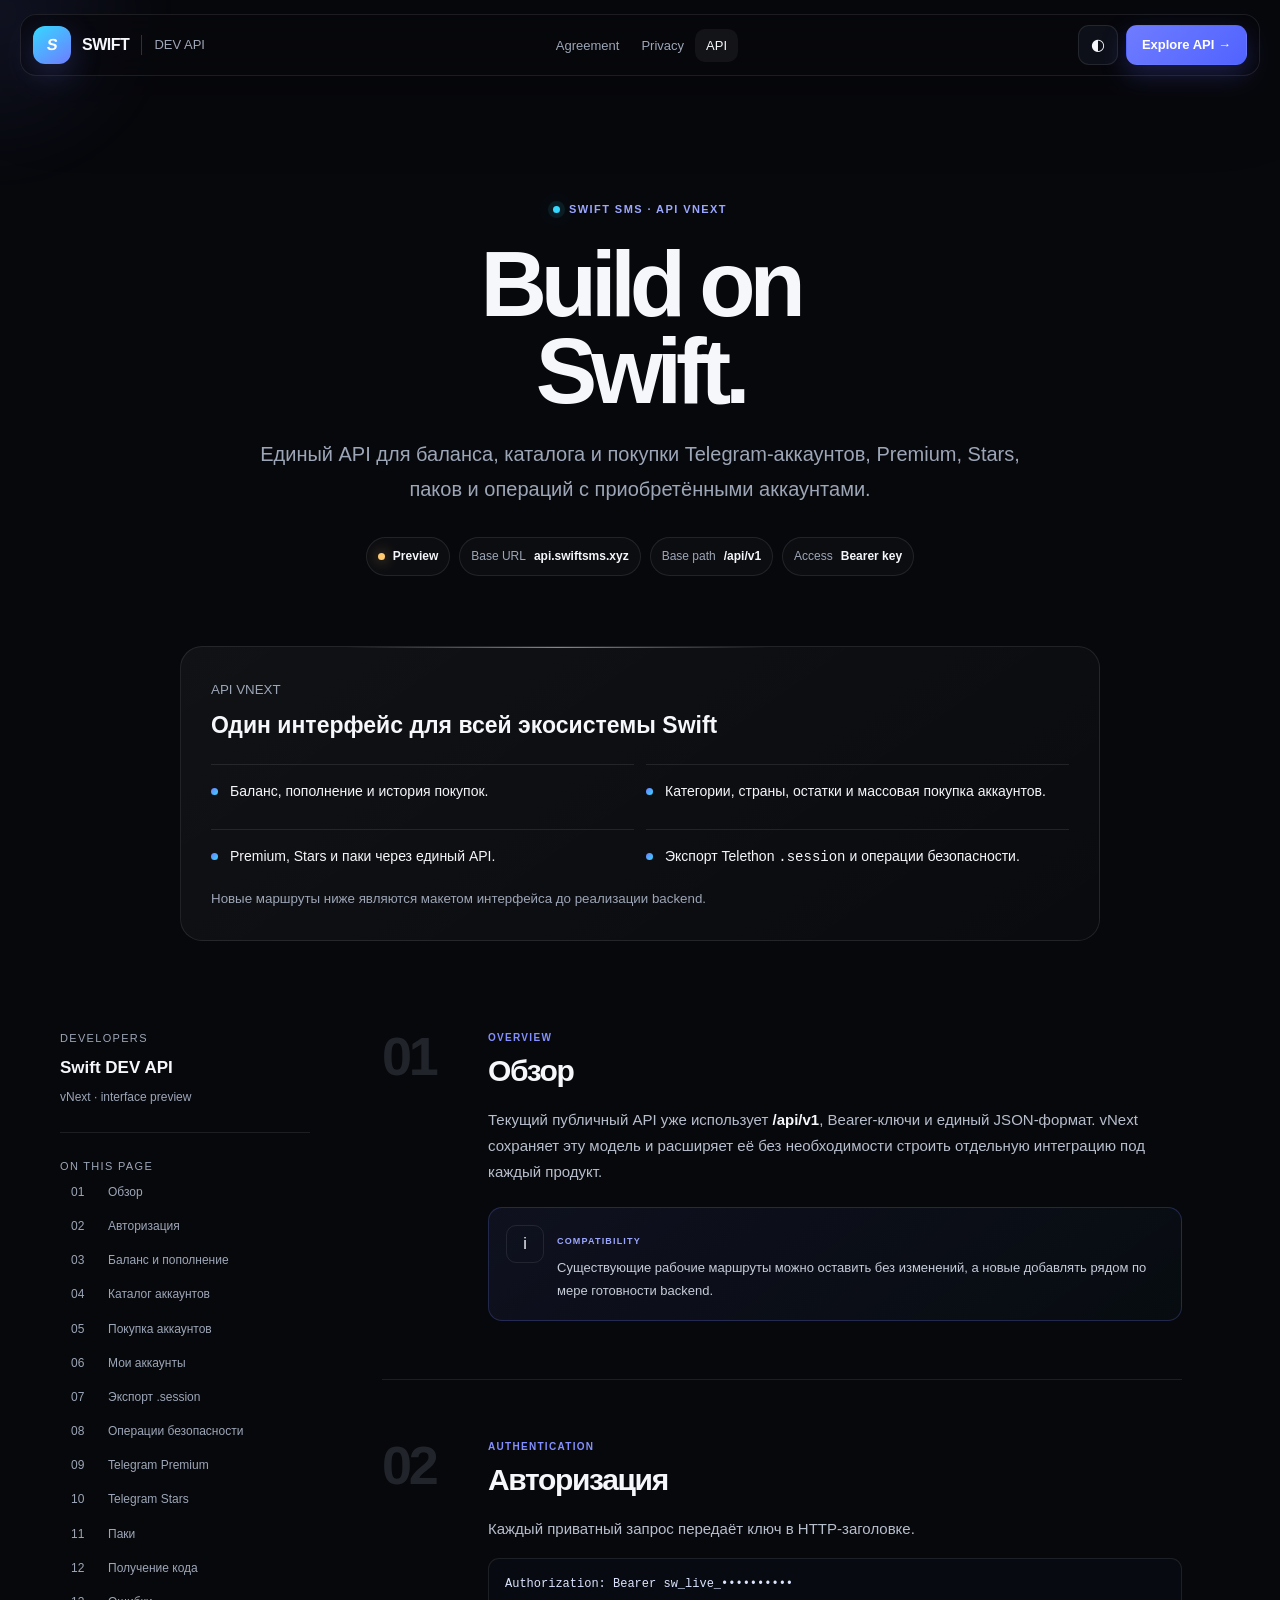
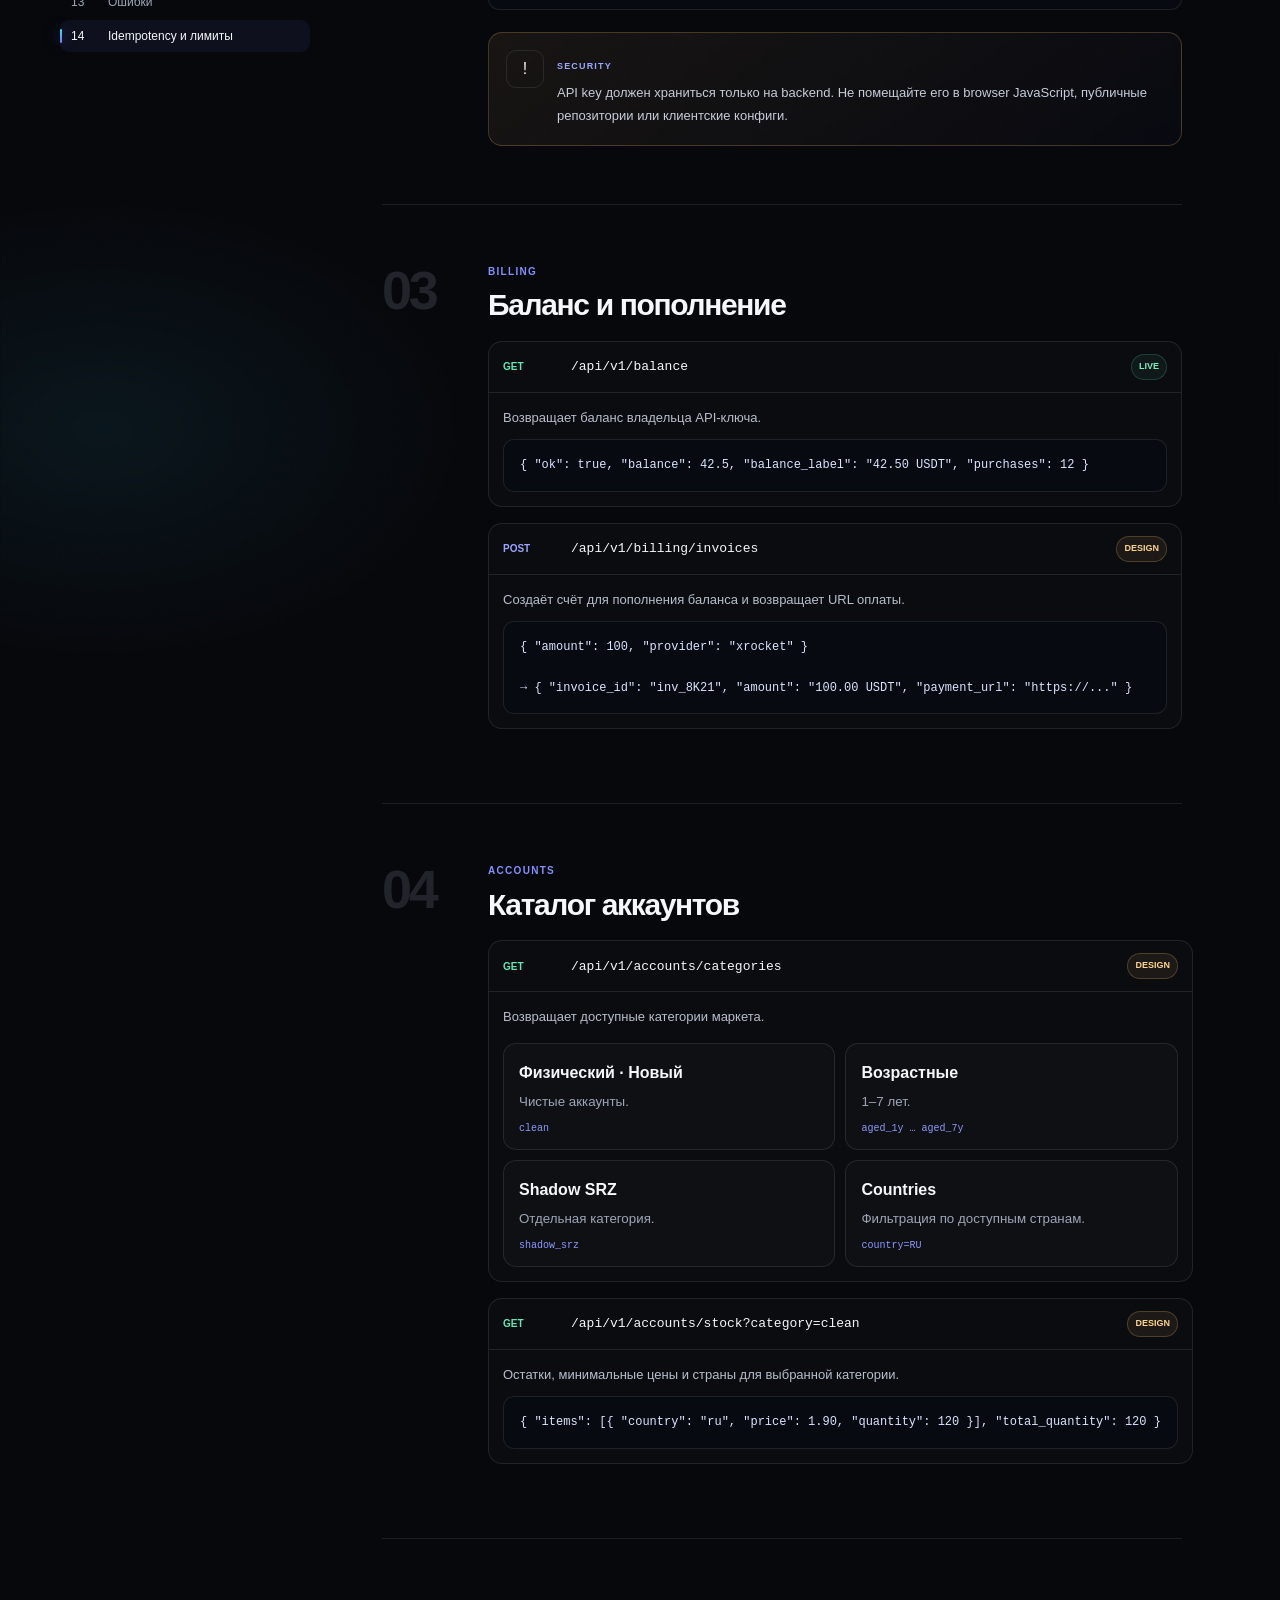
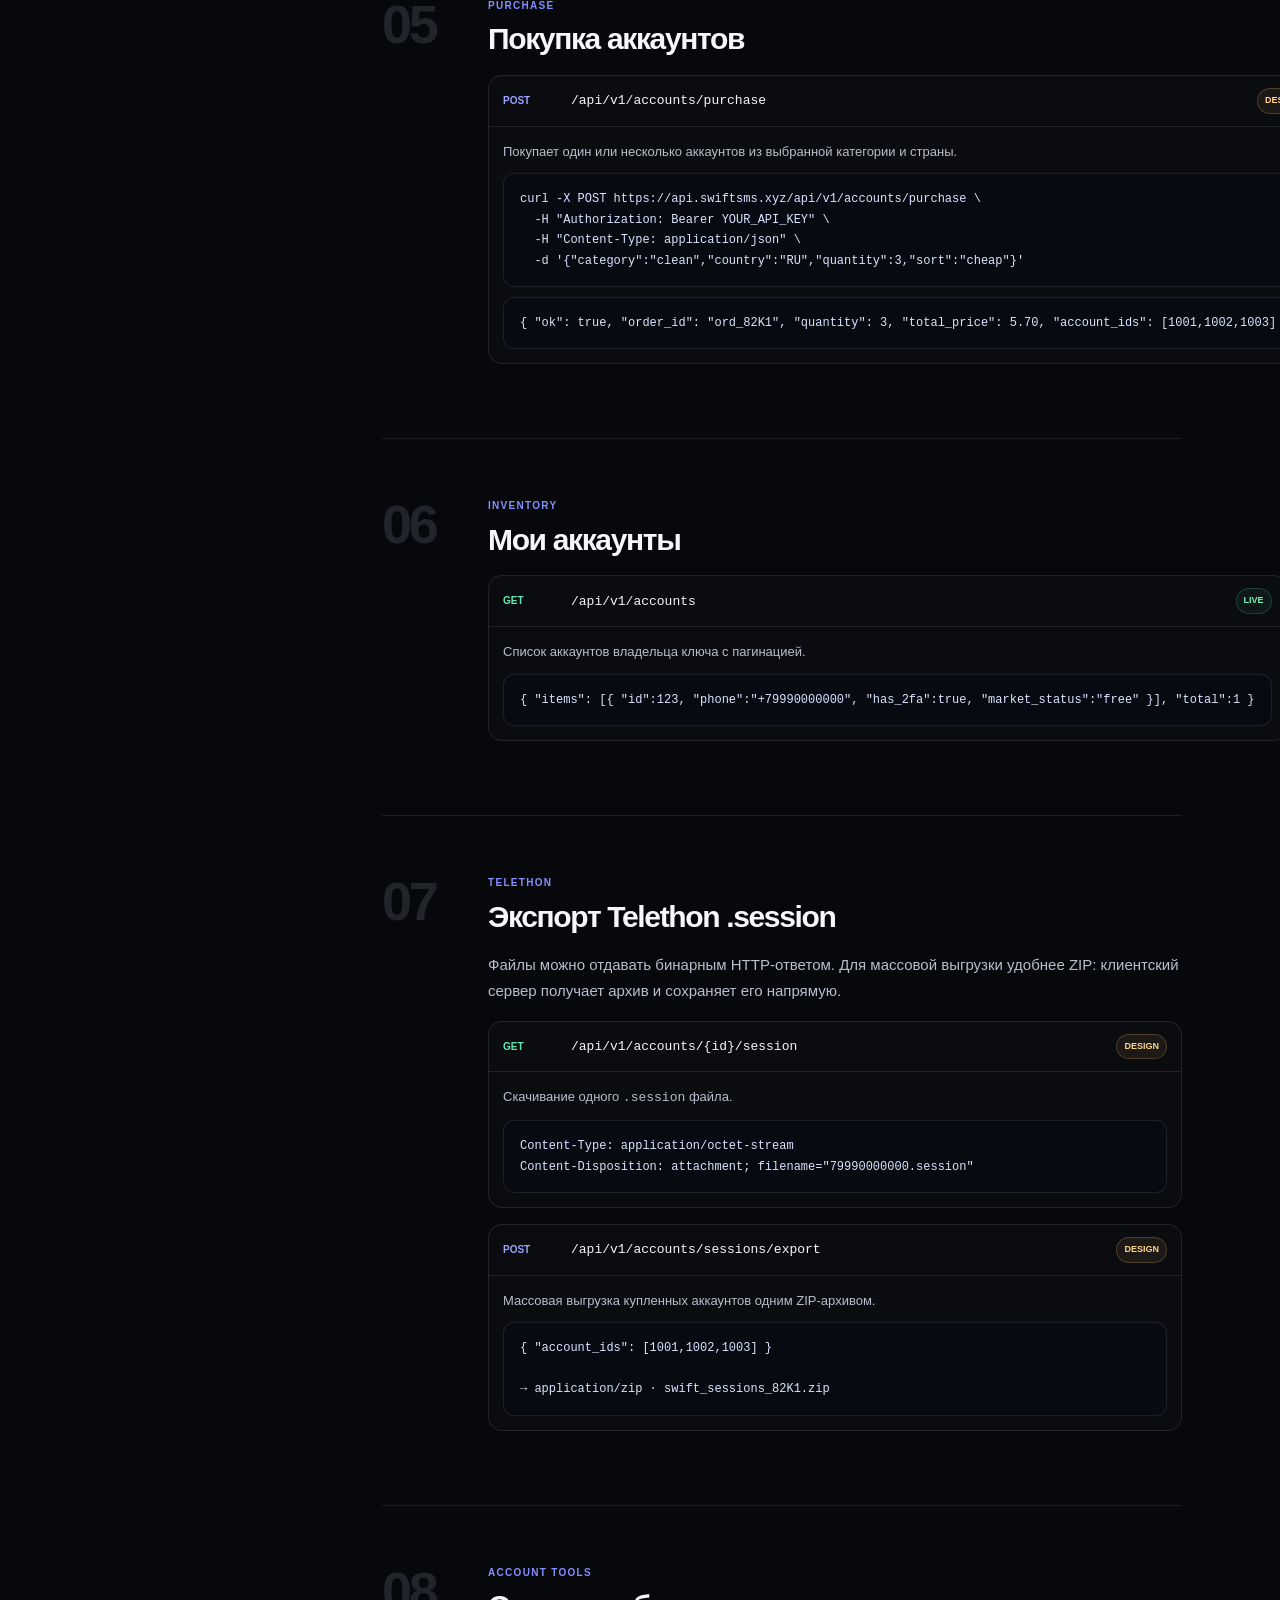
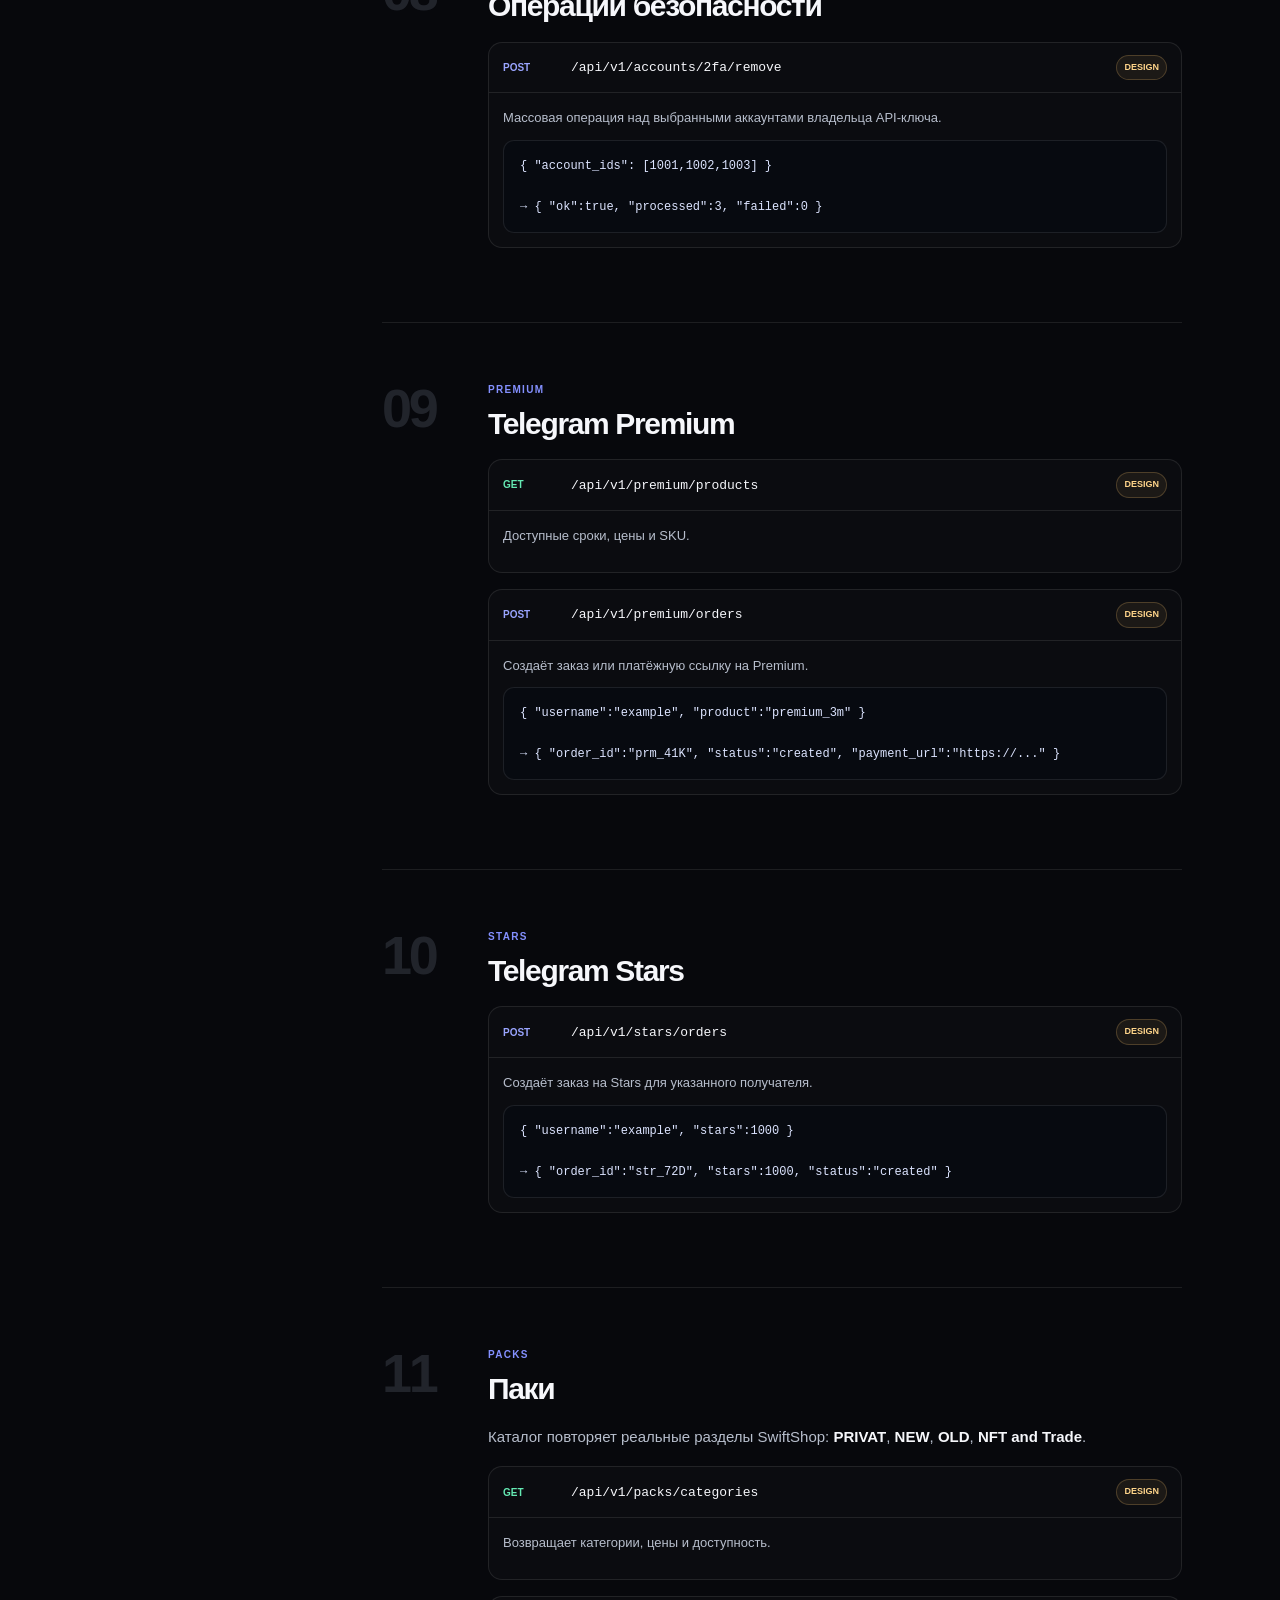
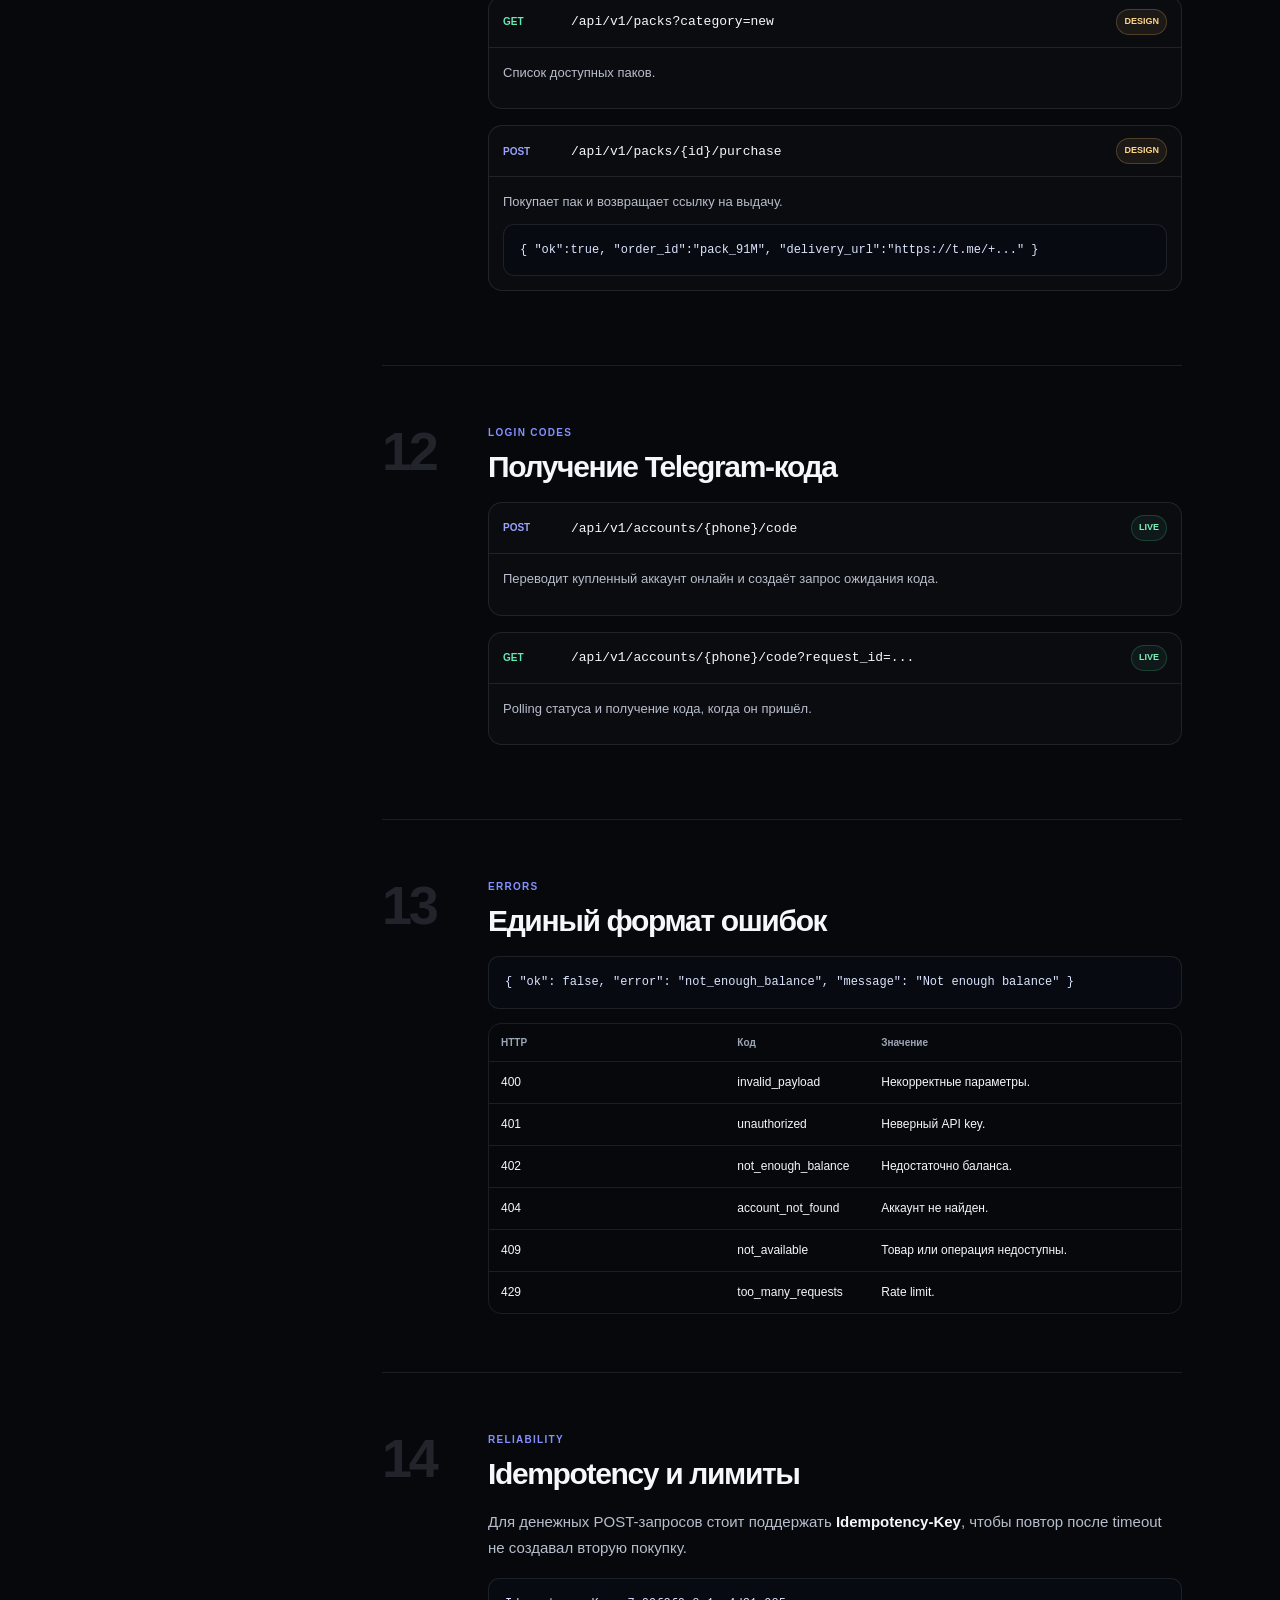
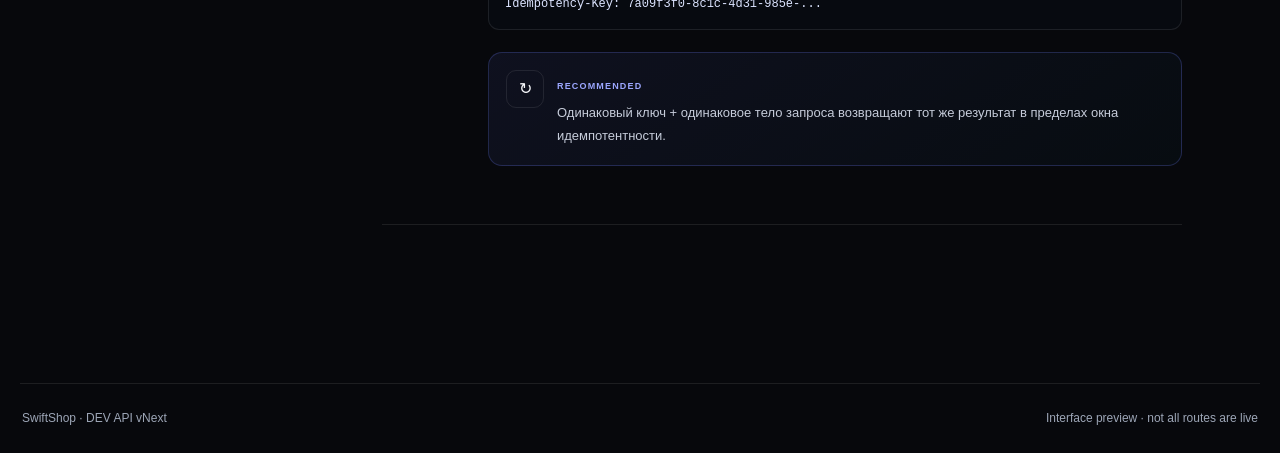
==== commit 688edff8: "Match API docs style to SwiftSite" ====
--- a/api/index.html
+++ b/api/index.html
@@ -1,133 +1,15 @@
-<!doctype html>
-<html lang="ru">
-<head>
-<meta charset="utf-8">
-<meta name="viewport" content="width=device-width,initial-scale=1">
-<meta name="color-scheme" content="dark light">
-<title>SwiftShop — API vNext</title>
-<style>
-*{box-sizing:border-box}html{scroll-behavior:smooth;scroll-padding-top:88px}:root{--bg:#07080c;--panel:#0d1017;--panel2:#111522;--text:#f7f8fc;--muted:#9da7ba;--line:#ffffff16;--accent:#6f7cff;--cyan:#32d5ff;--green:#52e6a7;--amber:#ffc970;--red:#ff7285;--shadow:0 24px 80px #0007}body.light{--bg:#f5f7fb;--panel:#fff;--panel2:#eef1f7;--text:#11131a;--muted:#687287;--line:#11131a18;--shadow:0 24px 70px #33415518}body{margin:0;background:var(--bg);color:var(--text);font-family:Inter,ui-sans-serif,system-ui,-apple-system,BlinkMacSystemFont,"Segoe UI",sans-serif;line-height:1.6;overflow-x:hidden}.bg{position:fixed;inset:0;z-index:-3;background:radial-gradient(780px 520px at 82% -8%,#6676ff26,transparent 67%),radial-gradient(700px 500px at -10% 45%,#30d8ff14,transparent 70%)}.grid{position:fixed;inset:-20%;z-index:-2;background-image:linear-gradient(#ffffff07 1px,transparent 1px),linear-gradient(90deg,#ffffff07 1px,transparent 1px);background-size:54px 54px;mask-image:radial-gradient(circle at 50% 18%,#000,transparent 74%);animation:grid 26s linear infinite}@keyframes grid{to{transform:translate(54px,54px)}}.head{position:sticky;top:0;z-index:50;display:flex;align-items:center;justify-content:space-between;gap:18px;width:min(1240px,calc(100% - 24px));margin:12px auto;padding:10px 12px;border:1px solid var(--line);border-radius:16px;background:#080a10d9;backdrop-filter:blur(22px)}.light .head{background:#f6f7fbe8}.brand,.nav,.actions{display:flex;align-items:center}.brand{gap:10px;color:var(--text);text-decoration:none;font-weight:850;letter-spacing:-.02em}.mark{display:grid;place-items:center;width:36px;height:36px;border-radius:11px;background:linear-gradient(145deg,var(--cyan),var(--accent));box-shadow:0 12px 34px #6676ff38}.mark:before{content:'S';font-weight:950}.nav{gap:3px}.nav a{padding:8px 10px;border-radius:9px;color:var(--muted);text-decoration:none;font-size:13px}.nav a.active,.nav a:hover{background:#ffffff0d;color:var(--text)}.actions{gap:7px}.btn{height:38px;padding:0 12px;border:1px solid var(--line);border-radius:10px;background:var(--panel2);color:var(--text);cursor:pointer}.primary{display:grid;place-items:center;background:linear-gradient(135deg,#6f7cff,#5365ff);border:0;color:#fff;text-decoration:none;font-weight:760}.hero{width:min(1080px,100%);margin:105px auto 54px;padding:0 20px;text-align:center;animation:up .75s cubic-bezier(.16,1,.3,1)}@keyframes up{from{opacity:0;transform:translateY(22px);filter:blur(7px)}to{opacity:1;transform:none;filter:none}}.eyebrow{color:#9ca7ff;font-size:11px;font-weight:900;letter-spacing:.16em}.hero h1{margin:17px 0 18px;font-size:clamp(54px,7vw,94px);line-height:.94;letter-spacing:-.068em}.hero p{max-width:780px;margin:auto;color:var(--muted);font-size:18px}.meta{display:flex;justify-content:center;gap:10px;flex-wrap:wrap;margin-top:28px}.pill{display:inline-flex;align-items:center;gap:8px;padding:9px 12px;border:1px solid var(--line);border-radius:999px;background:#ffffff08;color:var(--muted);font-size:12px}.pill b{color:var(--text)}.pulse{width:7px;height:7px;border-radius:50%;background:var(--amber);box-shadow:0 0 16px #ffc97080}.preview{max-width:920px;margin:30px auto 0;padding:12px;border:1px solid var(--line);border-radius:19px;background:#ffffff05;box-shadow:var(--shadow)}.terminal{display:grid;grid-template-columns:12px 12px 12px 1fr;gap:8px;align-items:center;padding:10px 12px;border-bottom:1px solid var(--line);text-align:left}.dot{width:8px;height:8px;border-radius:50%;background:#ffffff25}.terminal span:last-child{margin-left:8px;color:var(--muted);font:11px ui-monospace,monospace}.request{text-align:left;padding:22px;font:13px/1.7 ui-monospace,monospace;color:#dfe5ff;overflow:auto}.request .k{color:#8fe3ff}.request .v{color:#a6f0c8}.request .m{color:#a9b2ff}.caps{width:min(1140px,100%);margin:0 auto 72px;padding:0 18px;display:grid;grid-template-columns:repeat(4,1fr);gap:10px}.cap{padding:18px;border:1px solid var(--line);border-radius:16px;background:#ffffff06;transition:.25s}.cap:hover{transform:translateY(-4px);border-color:#6f7cff55;background:#6f7cff0b}.cap strong{display:block;margin-bottom:3px}.cap small{color:var(--muted)}.badge{display:inline-flex;margin-top:13px;padding:5px 8px;border-radius:999px;font-size:10px;font-weight:850;background:#ffc97012;color:#ffd58a;border:1px solid #ffc97025}.layout{display:grid;grid-template-columns:250px minmax(0,850px);gap:58px;width:min(1180px,100%);margin:auto;padding:0 18px}.side{position:sticky;top:92px;height:calc(100vh - 108px);overflow:auto;padding-right:10px}.side h3{margin:0}.side small{color:var(--muted)}.toc{display:grid;gap:2px;margin-top:20px}.group{margin:18px 0 5px 10px;color:#7280a1;font-size:9px;font-weight:900;letter-spacing:.16em}.toc a{padding:7px 10px;border-left:2px solid transparent;color:var(--muted);text-decoration:none;font-size:12px}.toc a:hover,.toc a.active{color:var(--text);border-color:var(--accent);background:#6f7cff0c}.sec{margin:0 0 28px;padding:30px;border:1px solid var(--line);border-radius:20px;background:#ffffff03;opacity:0;transform:translateY(18px);transition:.55s cubic-bezier(.16,1,.3,1),background .2s,border-color .2s}.sec.show{opacity:1;transform:none}.sec:hover{border-color:#6f7cff35;background:linear-gradient(145deg,#6f7cff0c,#32d5ff05)}.num{font-size:42px;color:#ffffff1c;font-weight:800}.light .num{color:#11131a18}.tag{color:#8995ff;font-size:10px;font-weight:900;letter-spacing:.15em}.sec h2{margin:5px 0 8px;font-size:30px;letter-spacing:-.04em}.sec>p{color:var(--muted);font-size:15px}.note{margin:17px 0;padding:14px 16px;border-left:2px solid var(--accent);background:#6f7cff0c;color:var(--muted);font-size:13px}.warn{border-left-color:var(--amber);background:#ffc97009}.ep{margin:14px 0;border:1px solid var(--line);border-radius:15px;background:#ffffff04;overflow:hidden}.eph{display:grid;grid-template-columns:62px minmax(0,1fr) auto;gap:10px;align-items:center;padding:13px 14px;border-bottom:1px solid var(--line)}.method{font-size:10px;font-weight:950}.get{color:#65e9b3}.post{color:#9aa5ff}.delete{color:#ff8b9b}.eph code{font:13px ui-monospace,monospace;color:var(--text);overflow-wrap:anywhere}.state{padding:5px 7px;border-radius:999px;font-size:9px;font-weight:850}.planned{background:#ffc97012;color:#ffd58a;border:1px solid #ffc97025}.design{background:#6f7cff13;color:#b4bcff;border:1px solid #6f7cff2a}.epb{padding:14px}.desc{color:var(--muted);font-size:13px}.tabs{display:flex;gap:5px;margin-top:12px}.tab{padding:6px 9px;border:1px solid var(--line);border-radius:8px;background:transparent;color:var(--muted);font-size:11px;cursor:pointer}.tab.active{background:#ffffff0b;color:var(--text)}pre{margin:11px 0 0;padding:16px;border:1px solid var(--line);border-radius:12px;background:#070a10;color:#dce4ff;overflow:auto;font:12px/1.7 ui-monospace,monospace;white-space:pre}.light pre{background:#111522;color:#eef2ff}.flow{display:grid;grid-template-columns:1fr 42px 1fr 42px 1fr;align-items:stretch;margin:18px 0}.fc{padding:16px;border:1px solid var(--line);border-radius:14px;background:#ffffff05}.fc small{display:block;color:#8490ff;font-weight:850}.fc b{display:block;margin-top:6px}.arrow{display:grid;place-items:center;color:#7081ff;font-size:20px}.table{margin-top:14px;border:1px solid var(--line);border-radius:14px;overflow:hidden}.row{display:grid;grid-template-columns:1.25fr .7fr 1fr;padding:10px 13px;border-bottom:1px solid var(--line);font-size:13px}.row:last-child{border:0}.row.h{color:#7280a1;font-size:10px;font-weight:900}.row span:nth-child(n+2){text-align:right}.cards{display:grid;grid-template-columns:repeat(2,1fr);gap:9px;margin-top:14px}.mini{padding:14px;border:1px solid var(--line);border-radius:13px;background:#ffffff05}.mini strong{display:block}.mini small{color:var(--muted)}.sku{display:block;margin-top:7px;font:10px ui-monospace,monospace;color:#8490ff}.foot{display:flex;justify-content:space-between;width:min(1220px,100%);margin:70px auto 0;padding:24px 18px;border-top:1px solid var(--line);color:var(--muted);font-size:12px}.mtoc{display:none}@media(max-width:900px){.head{width:100%;margin:0;border-left:0;border-right:0;border-radius:0}.nav,.primary{display:none}.hero{margin-top:72px;padding:0 16px}.hero h1{font-size:clamp(42px,12vw,58px)}.caps{grid-template-columns:1fr 1fr}.layout{grid-template-columns:1fr;width:100%;padding:0 16px}.side{display:none}.mtoc{display:block;position:sticky;top:69px;z-index:25;margin-bottom:15px}.mtoc select{width:100%;height:44px;border:1px solid var(--line);border-radius:11px;background:var(--panel2);color:var(--text);padding:0 12px}.sec{padding:23px 18px}.flow{grid-template-columns:1fr}.arrow{height:30px;transform:rotate(90deg)}.cards{grid-template-columns:1fr}.foot{flex-direction:column;gap:8px}.grid{display:none}}@media(max-width:560px){.caps{grid-template-columns:1fr}.brand span:last-child{display:none}.eph{grid-template-columns:52px 1fr}.state{grid-column:2;justify-self:start}.row{grid-template-columns:1fr .5fr .7fr;font-size:11px;padding:9px 8px}}
-</style>
-</head>
-<body>
-<div class="bg"></div><div class="grid"></div>
-<header class="head"><a class="brand" href="#top"><span class="mark"></span><span>SWIFT API</span></a><nav class="nav"><a href="../legal/">Agreement</a><a href="../privacy/">Privacy</a><a class="active" href="../api/">API</a></nav><div class="actions"><button class="btn" id="lang">RU</button><button class="btn" id="theme">◐</button><a class="btn primary" href="#docs">Explore API →</a></div></header>
-<main id="top">
-<section class="hero"><div class="eyebrow">DEVELOPERS / API VNEXT / PREVIEW</div><h1>Automate<br>SwiftShop.</h1><p data-ru="Единый API для баланса, покупки Telegram-аккаунтов, Premium, Stars, паков и управления приобретёнными аккаунтами." data-en="One API for balance, Telegram account purchases, Premium, Stars, packs and purchased-account operations."></p><div class="meta"><span class="pill"><span class="pulse"></span><b data-ru="Концепт API" data-en="API preview"></b></span><span class="pill">Base URL <b>api.swiftsms.xyz/api/v1</b></span><span class="pill">Auth <b>Bearer API Key</b></span></div><div class="preview"><div class="terminal"><i class="dot"></i><i class="dot"></i><i class="dot"></i><span>POST /api/v1/accounts/purchase</span></div><div class="request"><span class="m">curl</span> -X POST https://api.swiftsms.xyz/api/v1/accounts/purchase \
-  -H <span class="v">"Authorization: Bearer sw_live_••••••"</span> \
-  -H <span class="v">"Content-Type: application/json"</span> \
-  -d <span class="v">'{"category":"clean","country":"US","quantity":10}'</span>
+<!doctype html><html lang="ru" data-theme="dark"><head><meta charset="utf-8"><meta name="viewport" content="width=device-width,initial-scale=1"><meta name="theme-color" content="#07080c"><meta name="description" content="SwiftShop DEV API vNext documentation preview"><title>SwiftShop — DEV API vNext</title><style>:root{--bg:#07080c;--surface:#0d1018;--surface2:#111522;--text:#f6f7fb;--muted:#9da6b7;--line:rgba(255,255,255,.09);--line2:rgba(255,255,255,.17);--accent:#6f7cff;--accent2:#35d8ff;--green:#52e3a4;--amber:#ffc970;--red:#ff7285;--header:rgba(7,8,12,.72)}html[data-theme=light]{--bg:#f6f7fb;--surface:#fff;--surface2:#fff;--text:#11131b;--muted:#697286;--line:rgba(20,25,40,.10);--line2:rgba(20,25,40,.18);--header:rgba(246,247,251,.82)}*{box-sizing:border-box}html{scroll-behavior:smooth;scroll-padding-top:110px}body{margin:0;background:radial-gradient(700px 380px at 80% -8%,rgba(111,124,255,.17),transparent 62%),radial-gradient(520px 330px at 8% 24%,rgba(53,216,255,.07),transparent 70%),var(--bg);color:var(--text);font-family:Inter,ui-sans-serif,-apple-system,BlinkMacSystemFont,"Segoe UI",sans-serif;line-height:1.75;-webkit-font-smoothing:antialiased}.progress{position:fixed;z-index:100;top:0;left:0;width:100%;height:2px}.progress i{display:block;height:100%;width:0;background:linear-gradient(90deg,var(--accent),var(--accent2));box-shadow:0 0 18px rgba(111,124,255,.6)}.glow{position:fixed;z-index:-1;width:360px;height:360px;border-radius:50%;pointer-events:none;background:radial-gradient(circle,rgba(111,124,255,.095),transparent 68%);transform:translate(-50%,-50%);filter:blur(8px)}header{position:sticky;z-index:40;top:14px;width:min(1240px,calc(100% - 28px));margin:14px auto 0;padding:10px 12px;display:flex;justify-content:space-between;align-items:center;gap:18px;border:1px solid var(--line);border-radius:16px;background:var(--header);backdrop-filter:blur(20px) saturate(130%);box-shadow:0 24px 70px rgba(0,0,0,.25)}.left,.actions,.brand{display:flex;align-items:center}.left{gap:12px}.brand{gap:11px;text-decoration:none;color:inherit}.mark{display:grid;place-items:center;width:38px;height:38px;border-radius:12px;background:linear-gradient(145deg,var(--accent2),var(--accent));box-shadow:0 10px 30px rgba(111,124,255,.25);color:white;font-weight:900}.mark:before{content:"S";transform:skew(-8deg)}.word{font-weight:850;letter-spacing:-.03em}.divider{width:1px;height:20px;background:var(--line2)}.product{font-size:13px;color:var(--muted)}nav a{font-size:13px;color:var(--muted);text-decoration:none;padding:9px 11px;border-radius:10px}nav a:hover,nav a.active{color:var(--text);background:rgba(255,255,255,.05)}.actions{gap:8px}.icon,.primary{min-height:40px;border-radius:11px;border:1px solid var(--line);font:inherit;cursor:pointer}.icon{width:40px;background:var(--surface);color:var(--text)}.primary{display:inline-flex;align-items:center;padding:0 15px;text-decoration:none;color:white;border-color:transparent;background:linear-gradient(135deg,var(--accent),#5063ff);font-size:13px;font-weight:750;box-shadow:0 10px 26px rgba(93,105,255,.25);transition:.2s}.primary:hover{transform:translateY(-2px)}.hero{width:min(1000px,calc(100% - 36px));margin:118px auto 70px;text-align:center}.eyebrow{display:inline-flex;align-items:center;gap:9px;color:#9ca7ff;font-size:11px;font-weight:850;letter-spacing:.13em;text-transform:uppercase}.eyebrow:before{content:"";width:7px;height:7px;border-radius:50%;background:var(--accent2);box-shadow:0 0 0 5px rgba(53,216,255,.08),0 0 20px rgba(53,216,255,.42)}h1{margin:20px auto 22px;font-size:clamp(54px,7.2vw,96px);line-height:.94;letter-spacing:-.067em;font-weight:790}.hero p{max-width:760px;margin:auto;color:var(--muted);font-size:clamp(16px,1.7vw,20px)}.meta{display:flex;justify-content:center;flex-wrap:wrap;gap:9px;margin-top:30px}.pill{display:flex;align-items:center;gap:8px;padding:8px 11px;border:1px solid var(--line);border-radius:999px;background:rgba(255,255,255,.025);color:var(--muted);font-size:12px}.pill strong{color:var(--text)}.dot{width:7px;height:7px;border-radius:50%;background:var(--amber);box-shadow:0 0 14px rgba(255,201,112,.65)}.summary{width:min(920px,calc(100% - 36px));margin:0 auto 88px;padding:28px 30px;border:1px solid var(--line);border-radius:22px;background:linear-gradient(145deg,rgba(255,255,255,.045),rgba(255,255,255,.015));position:relative;overflow:hidden}.summary:before{content:"";position:absolute;left:18%;top:0;width:46%;height:1px;background:linear-gradient(90deg,transparent,var(--accent),transparent)}.summary h2{margin:2px 0 18px;font-size:23px}.summary-grid{display:grid;grid-template-columns:1fr 1fr;gap:12px}.summary-item{display:flex;gap:12px;padding:14px 0;border-top:1px solid var(--line);font-size:14px}.summary-item i{width:7px;height:7px;border-radius:50%;margin-top:9px;background:linear-gradient(135deg,var(--accent),var(--accent2));flex:none}.summary small{color:var(--muted)}.layout{display:grid;grid-template-columns:250px minmax(0,800px);gap:72px;width:min(1160px,calc(100% - 36px));margin:auto}.side-inner{position:sticky;top:106px}.kicker{font-size:11px;color:var(--muted);letter-spacing:.12em;text-transform:uppercase}.side-title{font-size:17px;font-weight:760;margin-top:5px}.side-meta{font-size:12px;color:var(--muted);margin-top:4px}.rule{height:1px;background:var(--line);margin:24px 0}.toc{display:grid;gap:2px}.toc a{position:relative;display:grid;grid-template-columns:30px 1fr;gap:7px;padding:8px 8px 8px 11px;border-radius:9px;color:var(--muted);text-decoration:none;font-size:12px;line-height:1.35}.toc a:before{content:"";position:absolute;left:0;top:9px;bottom:9px;width:2px;border-radius:999px}.toc a.active{color:var(--text);background:rgba(111,124,255,.07)}.toc a.active:before{background:linear-gradient(var(--accent2),var(--accent));box-shadow:0 0 14px rgba(111,124,255,.5)}.doc{padding-bottom:100px}.section{display:grid;grid-template-columns:78px 1fr;gap:28px;padding-bottom:58px;margin-bottom:58px;border-bottom:1px solid var(--line);opacity:0;transform:translateY(24px);transition:opacity .7s cubic-bezier(.2,.8,.2,1),transform .7s cubic-bezier(.2,.8,.2,1)}.section.visible{opacity:1;transform:none}.num{font-size:54px;line-height:1;color:rgba(157,164,187,.18);letter-spacing:-.06em;font-weight:650}.tag{color:#8490ff;font-size:10px;font-weight:850;letter-spacing:.13em;text-transform:uppercase;margin-bottom:8px}.section h2{margin:0 0 18px;font-size:30px;line-height:1.15;letter-spacing:-.045em}.section h3{margin:26px 0 10px;font-size:17px}.section p{margin:0 0 16px;color:#b7becc;font-size:15px}.section strong{color:var(--text)}.callout{display:grid;grid-template-columns:38px 1fr;gap:13px;margin-top:22px;padding:17px;border:1px solid rgba(111,124,255,.24);border-radius:14px;background:linear-gradient(145deg,rgba(111,124,255,.08),rgba(53,216,255,.025))}.callout.warn{border-color:rgba(255,201,112,.22);background:linear-gradient(145deg,rgba(255,201,112,.07),rgba(111,124,255,.025))}.shield{display:grid;place-items:center;width:38px;height:38px;border-radius:10px;border:1px solid var(--line);font-size:16px}.callout b{font-size:9px;color:#9ca7ff;letter-spacing:.13em}.callout p{margin:4px 0 0;font-size:13px;color:#c6ccda}.endpoint{margin:16px 0;border:1px solid var(--line);border-radius:14px;overflow:hidden;background:rgba(255,255,255,.018)}.endpoint-head{display:grid;grid-template-columns:58px 1fr auto;gap:10px;align-items:center;padding:12px 14px;border-bottom:1px solid var(--line)}.method{font-size:10px;font-weight:900}.get{color:#65e9b3}.post{color:#9aa5ff}.delete{color:#ff8b9b}.path{font:13px ui-monospace,SFMono-Regular,Menlo,monospace;overflow-wrap:anywhere}.state{padding:4px 7px;border-radius:999px;border:1px solid rgba(255,201,112,.22);background:rgba(255,201,112,.07);color:#ffd58a;font-size:9px;font-weight:850}.live{border-color:rgba(82,227,164,.2);background:rgba(82,227,164,.06);color:#7befba}.endpoint-body{padding:14px}.endpoint-body p{font-size:13px;margin-bottom:10px}.code{margin:10px 0 0;padding:15px 16px;border:1px solid var(--line);border-radius:11px;background:#070a10;color:#dce4ff;overflow:auto;font:12px/1.7 ui-monospace,SFMono-Regular,Menlo,monospace;white-space:pre}.table{margin-top:14px;border:1px solid var(--line);border-radius:13px;overflow:hidden}.row{display:grid;grid-template-columns:1.15fr .7fr 1.4fr;padding:10px 12px;border-bottom:1px solid var(--line);font-size:12px}.row:last-child{border:0}.row.head{color:var(--muted);font-size:10px;font-weight:850}.cards{display:grid;grid-template-columns:repeat(2,1fr);gap:10px;margin-top:14px}.card{padding:15px;border:1px solid var(--line);border-radius:13px;background:rgba(255,255,255,.02)}.card strong{display:block}.card small{color:var(--muted)}.sku{display:block;margin-top:8px;color:#8f99ff;font:10px ui-monospace,monospace}.mobile{display:none}.footer{width:min(1240px,calc(100% - 28px));margin:0 auto 22px;padding:24px 2px 4px;border-top:1px solid var(--line);display:flex;justify-content:space-between;gap:24px;color:var(--muted);font-size:12px}.to-top{position:fixed;right:22px;bottom:22px;width:44px;height:44px;border-radius:13px;border:1px solid var(--line);background:var(--header);color:var(--text);backdrop-filter:blur(16px);cursor:pointer;opacity:0;transform:translateY(10px);pointer-events:none;transition:.25s}.to-top.show{opacity:1;transform:none;pointer-events:auto}@media(max-width:900px){header nav{display:none}.layout{grid-template-columns:1fr;gap:24px}.side{display:none}.mobile{display:block;position:sticky;top:92px;z-index:20;margin-bottom:28px}.mobile select{width:100%;height:46px;border:1px solid var(--line);border-radius:12px;background:var(--surface2);color:var(--text);padding:0 13px}.summary-grid{grid-template-columns:1fr}.section{grid-template-columns:54px 1fr;gap:16px}.num{font-size:40px}.cards{grid-template-columns:1fr}}@media(max-width:620px){.product,.divider,.primary span{display:none}.hero{margin-top:72px}h1{font-size:52px}.summary{padding:22px}.layout{width:calc(100% - 28px)}.section{grid-template-columns:1fr}.endpoint-head{grid-template-columns:52px 1fr}.state{grid-column:2;justify-self:start}.row{grid-template-columns:1fr}.row span{padding:2px 0}.footer{flex-direction:column}.glow{display:none}}@media(prefers-reduced-motion:reduce){html{scroll-behavior:auto}*,*:before,*:after{transition:none!important}.section{opacity:1;transform:none}}</style></head><body><div class="progress"><i id="progress"></i></div><div class="glow" id="glow"></div><header><div class="left"><a class="brand" href="#top"><span class="mark"></span><span class="word">SWIFT</span></a><span class="divider"></span><span class="product">DEV API</span></div><nav><a href="../legal/">Agreement</a><a href="../privacy/">Privacy</a><a class="active" href="../api/">API</a></nav><div class="actions"><button class="icon" id="theme" aria-label="Переключить тему">◐</button><a class="primary" href="#overview"><span>Explore API</span>&nbsp;→</a></div></header><main id="top"><section class="hero"><div class="eyebrow">Swift SMS · API vNext</div><h1>Build on<br>Swift.</h1><p>Единый API для баланса, каталога и покупки Telegram-аккаунтов, Premium, Stars, паков и операций с приобретёнными аккаунтами.</p><div class="meta"><span class="pill"><i class="dot"></i><strong>Preview</strong></span><span class="pill">Base URL <strong>api.swiftsms.xyz</strong></span><span class="pill">Base path <strong>/api/v1</strong></span><span class="pill">Access <strong>Bearer key</strong></span></div></section><section class="summary"><small>API VNEXT</small><h2>Один интерфейс для всей экосистемы Swift</h2><div class="summary-grid"><div class="summary-item"><i></i><span>Баланс, пополнение и история покупок.</span></div><div class="summary-item"><i></i><span>Категории, страны, остатки и массовая покупка аккаунтов.</span></div><div class="summary-item"><i></i><span>Premium, Stars и паки через единый API.</span></div><div class="summary-item"><i></i><span>Экспорт Telethon <code>.session</code> и операции безопасности.</span></div></div><small>Новые маршруты ниже являются макетом интерфейса до реализации backend.</small></section><div class="layout"><aside class="side"><div class="side-inner"><div class="kicker">Developers</div><div class="side-title">Swift DEV API</div><div class="side-meta">vNext · interface preview</div><div class="rule"></div><div class="kicker">On this page</div><nav class="toc" id="toc"></nav></div></aside><article class="doc"><div class="mobile"><select id="mobile"></select></div><section class="section" id="overview" data-title="Обзор"><div class="num">01</div><div><div class="tag">Overview</div><h2>Обзор</h2><p>Текущий публичный API уже использует <strong>/api/v1</strong>, Bearer-ключи и единый JSON-формат. vNext сохраняет эту модель и расширяет её без необходимости строить отдельную интеграцию под каждый продукт.</p><div class="callout"><div class="shield">i</div><div><b>COMPATIBILITY</b><p>Существующие рабочие маршруты можно оставить без изменений, а новые добавлять рядом по мере готовности backend.</p></div></div></div></section><section class="section" id="auth" data-title="Авторизация"><div class="num">02</div><div><div class="tag">Authentication</div><h2>Авторизация</h2><p>Каждый приватный запрос передаёт ключ в HTTP-заголовке.</p><pre class="code">Authorization: Bearer sw_live_••••••••••</pre><div class="callout warn"><div class="shield">!</div><div><b>SECURITY</b><p>API key должен храниться только на backend. Не помещайте его в browser JavaScript, публичные репозитории или клиентские конфиги.</p></div></div></div></section><section class="section" id="balance" data-title="Баланс и пополнение"><div class="num">03</div><div><div class="tag">Billing</div><h2>Баланс и пополнение</h2><div class="endpoint"><div class="endpoint-head"><span class="method get">GET</span><span class="path">/api/v1/balance</span><span class="state live">LIVE</span></div><div class="endpoint-body"><p>Возвращает баланс владельца API-ключа.</p><pre class="code">{ "ok": true, "balance": 42.5, "balance_label": "42.50 USDT", "purchases": 12 }</pre></div></div><div class="endpoint"><div class="endpoint-head"><span class="method post">POST</span><span class="path">/api/v1/billing/invoices</span><span class="state">DESIGN</span></div><div class="endpoint-body"><p>Создаёт счёт для пополнения баланса и возвращает URL оплаты.</p><pre class="code">{ "amount": 100, "provider": "xrocket" }
 
-<span class="k">→ 201 Created</span>  { <span class="v">"order_id":"ord_82K1", "quantity":10, "total":"47.50 USDT"</span> }</div></div></section>
-<section class="caps"><article class="cap"><strong>Accounts</strong><small data-ru="Каталог, остатки, покупка, экспорт сессий." data-en="Catalog, stock, purchase and session export."></small><span class="badge">VNEXT</span></article><article class="cap"><strong>Premium & Stars</strong><small data-ru="Тарифы и создание ссылок/счетов на оплату." data-en="Plans and payment-link / invoice creation."></small><span class="badge">VNEXT</span></article><article class="cap"><strong>Packs</strong><small data-ru="Категории PRIVAT, NEW, OLD, NFT and Trade." data-en="PRIVAT, NEW, OLD and NFT / Trade categories."></small><span class="badge">VNEXT</span></article><article class="cap"><strong>Account tools</strong><small data-ru=".session, массовый экспорт и операции безопасности." data-en=".session, batch export and account security actions."></small><span class="badge">VNEXT</span></article></section>
-<div class="layout" id="docs"><aside class="side"><h3>DEV API</h3><small>vNext interface preview</small><nav class="toc"><div class="group">START</div><a href="#overview">01&nbsp; Overview</a><a href="#auth">02&nbsp; Authentication</a><a href="#balance">03&nbsp; Balance</a><div class="group">ACCOUNTS</div><a href="#categories">04&nbsp; Categories</a><a href="#stock">05&nbsp; Stock</a><a href="#purchase">06&nbsp; Purchase</a><a href="#owned">07&nbsp; Purchased accounts</a><a href="#sessions">08&nbsp; Session export</a><a href="#twofa">09&nbsp; 2FA operations</a><div class="group">PRODUCTS</div><a href="#premium">10&nbsp; Premium</a><a href="#stars">11&nbsp; Stars</a><a href="#packs">12&nbsp; Packs</a><div class="group">PLATFORM</div><a href="#errors">13&nbsp; Errors & idempotency</a></nav></aside>
-<article><div class="mtoc"><select id="mobile"><option value="overview">01 Overview</option><option value="auth">02 Authentication</option><option value="balance">03 Balance</option><option value="categories">04 Categories</option><option value="stock">05 Stock</option><option value="purchase">06 Purchase</option><option value="owned">07 Purchased accounts</option><option value="sessions">08 Session export</option><option value="twofa">09 2FA operations</option><option value="premium">10 Premium</option><option value="stars">11 Stars</option><option value="packs">12 Packs</option><option value="errors">13 Errors</option></select></div>
-<section class="sec" id="overview"><div class="num">01</div><div class="tag">OVERVIEW</div><h2 data-ru="API вокруг реального SwiftBot" data-en="API around the real SwiftBot"></h2><p data-ru="Структура макета повторяет основные домены SwiftBot: маркет аккаунтов, баланс и платежи, паки и операции с пользовательскими аккаунтами. Это интерфейс документации будущего API, а не заявление о том, что каждый endpoint уже работает." data-en="This mock follows SwiftBot's main domains: account market, balance and payments, packs and user-account operations. It is a future API documentation interface, not a claim that every endpoint is live."></p><div class="flow"><div class="fc"><small>1 · CLIENT</small><b>Your bot / backend</b></div><div class="arrow">→</div><div class="fc"><small>2 · SWIFT API</small><b>Auth + order logic</b></div><div class="arrow">→</div><div class="fc"><small>3 · SWIFTBOT</small><b>Market / billing / delivery</b></div></div><div class="note warn" data-ru="Все новые endpoint'ы ниже помечены как DESIGN. Когда backend будет реализован, статусы можно заменить на LIVE без переделки страницы." data-en="All new endpoints below are marked DESIGN. Once the backend exists, statuses can be switched to LIVE without redesigning the page."></div></section>
-<section class="sec" id="auth"><div class="num">02</div><div class="tag">AUTHENTICATION</div><h2 data-ru="Один ключ — все операции" data-en="One key for every operation"></h2><p data-ru="Клиент передаёт API-ключ в Authorization. Ключ идентифицирует владельца баланса и приобретённых аккаунтов." data-en="The client sends an API key in Authorization. The key identifies the balance owner and purchased accounts."></p><div class="ep"><div class="eph"><span class="method get">GET</span><code>/me</code><span class="state design">DESIGN</span></div><div class="epb"><div class="desc" data-ru="Проверка ключа, профиль интеграции и доступные возможности." data-en="Validate the key and return integration capabilities."></div><pre>Authorization: Bearer sw_live_xxxxxxxxxxxxx
+→ { "invoice_id": "inv_8K21", "amount": "100.00 USDT", "payment_url": "https://..." }</pre></div></div></div></section><section class="section" id="catalog" data-title="Каталог аккаунтов"><div class="num">04</div><div><div class="tag">Accounts</div><h2>Каталог аккаунтов</h2><div class="endpoint"><div class="endpoint-head"><span class="method get">GET</span><span class="path">/api/v1/accounts/categories</span><span class="state">DESIGN</span></div><div class="endpoint-body"><p>Возвращает доступные категории маркета.</p><div class="cards"><div class="card"><strong>Физический · Новый</strong><small>Чистые аккаунты.</small><span class="sku">clean</span></div><div class="card"><strong>Возрастные</strong><small>1–7 лет.</small><span class="sku">aged_1y … aged_7y</span></div><div class="card"><strong>Shadow SRZ</strong><small>Отдельная категория.</small><span class="sku">shadow_srz</span></div><div class="card"><strong>Countries</strong><small>Фильтрация по доступным странам.</small><span class="sku">country=RU</span></div></div></div></div><div class="endpoint"><div class="endpoint-head"><span class="method get">GET</span><span class="path">/api/v1/accounts/stock?category=clean</span><span class="state">DESIGN</span></div><div class="endpoint-body"><p>Остатки, минимальные цены и страны для выбранной категории.</p><pre class="code">{ "items": [{ "country": "ru", "price": 1.90, "quantity": 120 }], "total_quantity": 120 }</pre></div></div></div></section><section class="section" id="purchase" data-title="Покупка аккаунтов"><div class="num">05</div><div><div class="tag">Purchase</div><h2>Покупка аккаунтов</h2><div class="endpoint"><div class="endpoint-head"><span class="method post">POST</span><span class="path">/api/v1/accounts/purchase</span><span class="state">DESIGN</span></div><div class="endpoint-body"><p>Покупает один или несколько аккаунтов из выбранной категории и страны.</p><pre class="code">curl -X POST https://api.swiftsms.xyz/api/v1/accounts/purchase \
+  -H "Authorization: Bearer YOUR_API_KEY" \
+  -H "Content-Type: application/json" \
+  -d '{"category":"clean","country":"RU","quantity":3,"sort":"cheap"}'</pre><pre class="code">{ "ok": true, "order_id": "ord_82K1", "quantity": 3, "total_price": 5.70, "account_ids": [1001,1002,1003] }</pre></div></div></div></section><section class="section" id="owned" data-title="Мои аккаунты"><div class="num">06</div><div><div class="tag">Inventory</div><h2>Мои аккаунты</h2><div class="endpoint"><div class="endpoint-head"><span class="method get">GET</span><span class="path">/api/v1/accounts</span><span class="state live">LIVE</span></div><div class="endpoint-body"><p>Список аккаунтов владельца ключа с пагинацией.</p><pre class="code">{ "items": [{ "id":123, "phone":"+79990000000", "has_2fa":true, "market_status":"free" }], "total":1 }</pre></div></div></div></section><section class="section" id="sessions" data-title="Экспорт .session"><div class="num">07</div><div><div class="tag">Telethon</div><h2>Экспорт Telethon .session</h2><p>Файлы можно отдавать бинарным HTTP-ответом. Для массовой выгрузки удобнее ZIP: клиентский сервер получает архив и сохраняет его напрямую.</p><div class="endpoint"><div class="endpoint-head"><span class="method get">GET</span><span class="path">/api/v1/accounts/{id}/session</span><span class="state">DESIGN</span></div><div class="endpoint-body"><p>Скачивание одного <code>.session</code> файла.</p><pre class="code">Content-Type: application/octet-stream
+Content-Disposition: attachment; filename="79990000000.session"</pre></div></div><div class="endpoint"><div class="endpoint-head"><span class="method post">POST</span><span class="path">/api/v1/accounts/sessions/export</span><span class="state">DESIGN</span></div><div class="endpoint-body"><p>Массовая выгрузка купленных аккаунтов одним ZIP-архивом.</p><pre class="code">{ "account_ids": [1001,1002,1003] }
 
-{
-  "id": "api_user_1938",
-  "status": "active",
-  "currency": "USDT",
-  "capabilities": ["accounts", "premium", "stars", "packs", "session_export"]
-}</pre></div></div></section>
-<section class="sec" id="balance"><div class="num">03</div><div class="tag">BILLING</div><h2 data-ru="Баланс и пополнение" data-en="Balance and deposits"></h2><p data-ru="SwiftBot уже содержит платёжный домен и провайдеров пополнения. В API это удобно представить двумя простыми методами: просмотр баланса и создание счёта." data-en="SwiftBot already has payment logic and deposit providers. The API exposes that as balance lookup and invoice creation."></p><div class="ep"><div class="eph"><span class="method get">GET</span><code>/balance</code><span class="state design">DESIGN</span></div><div class="epb"><pre>{ "available": "184.20", "currency": "USDT" }</pre></div></div><div class="ep"><div class="eph"><span class="method post">POST</span><code>/balance/invoices</code><span class="state design">DESIGN</span></div><div class="epb"><div class="desc" data-ru="Создать счёт на пополнение. В SwiftBot используются @send, xRocket и USDT TON; конкретный набор можно ограничить backend'ом." data-en="Create a deposit invoice. SwiftBot uses @send, xRocket and USDT TON; the backend can expose only selected providers."></div><pre>POST /balance/invoices
-{
-  "amount": "100.00",
-  "provider": "xrocket"
-}
+→ application/zip · swift_sessions_82K1.zip</pre></div></div></div></section><section class="section" id="security" data-title="Операции безопасности"><div class="num">08</div><div><div class="tag">Account tools</div><h2>Операции безопасности</h2><div class="endpoint"><div class="endpoint-head"><span class="method post">POST</span><span class="path">/api/v1/accounts/2fa/remove</span><span class="state">DESIGN</span></div><div class="endpoint-body"><p>Массовая операция над выбранными аккаунтами владельца API-ключа.</p><pre class="code">{ "account_ids": [1001,1002,1003] }
 
-→ {
-  "invoice_id": "dep_E2Q9",
-  "amount": "100.00",
-  "fee": "1.50",
-  "status": "pending",
-  "pay_url": "https://..."
-}</pre></div></div></section>
-<section class="sec" id="categories"><div class="num">04</div><div class="tag">ACCOUNT CATALOG</div><h2 data-ru="Категории аккаунтов" data-en="Account categories"></h2><p data-ru="Категории строятся вокруг типов маркета SwiftBot. Для клиента API лучше возвращать стабильный slug, название и краткое описание." data-en="Categories map to SwiftBot market types. The API should return a stable slug, label and description."></p><div class="ep"><div class="eph"><span class="method get">GET</span><code>/accounts/categories</code><span class="state design">DESIGN</span></div><div class="epb"><pre>{
-  "items": [
-    {"id":"clean","name":"Clean","description":"Standard market accounts"},
-    {"id":"aged_1y","name":"1 year","description":"Aged account"},
-    {"id":"aged_2y","name":"2 years","description":"Aged account"},
-    {"id":"shadow_srz","name":"Shadow SRZ","description":"Special market category"}
-  ]
-}</pre></div></div></section>
-<section class="sec" id="stock"><div class="num">05</div><div class="tag">INVENTORY</div><h2 data-ru="Страны, цены и остатки" data-en="Countries, prices and stock"></h2><p data-ru="Один запрос должен давать то, что клиенту реально нужно перед покупкой: страну, доступное количество и итоговую цену за штуку." data-en="One request should return everything needed before purchase: country, available quantity and unit price."></p><div class="ep"><div class="eph"><span class="method get">GET</span><code>/accounts/stock?category=clean</code><span class="state design">DESIGN</span></div><div class="epb"><div class="table"><div class="row h"><span>COUNTRY</span><span>STOCK</span><span>PRICE</span></div><div class="row"><span>🇺🇸 United States</span><span>124</span><span>4.75 USDT</span></div><div class="row"><span>🇬🇧 United Kingdom</span><span>37</span><span>5.20 USDT</span></div><div class="row"><span>🇩🇪 Germany</span><span>18</span><span>5.90 USDT</span></div></div></div></div></section>
-<section class="sec" id="purchase"><div class="num">06</div><div class="tag">ORDERS</div><h2 data-ru="Покупка аккаунтов" data-en="Purchase accounts"></h2><p data-ru="Клиент указывает категорию, страну и количество. Backend списывает баланс, резервирует аккаунты, выполняет текущую SwiftBot-логику transfer/finalize и возвращает order_id." data-en="The client submits category, country and quantity. The backend charges balance, reserves accounts, runs SwiftBot transfer/finalize logic and returns an order_id."></p><div class="ep"><div class="eph"><span class="method post">POST</span><code>/accounts/purchase</code><span class="state design">DESIGN</span></div><div class="epb"><pre>{
-  "category": "clean",
-  "country": "US",
-  "quantity": 10
-}
+→ { "ok":true, "processed":3, "failed":0 }</pre></div></div></div></section><section class="section" id="premium" data-title="Telegram Premium"><div class="num">09</div><div><div class="tag">Premium</div><h2>Telegram Premium</h2><div class="endpoint"><div class="endpoint-head"><span class="method get">GET</span><span class="path">/api/v1/premium/products</span><span class="state">DESIGN</span></div><div class="endpoint-body"><p>Доступные сроки, цены и SKU.</p></div></div><div class="endpoint"><div class="endpoint-head"><span class="method post">POST</span><span class="path">/api/v1/premium/orders</span><span class="state">DESIGN</span></div><div class="endpoint-body"><p>Создаёт заказ или платёжную ссылку на Premium.</p><pre class="code">{ "username":"example", "product":"premium_3m" }
 
-→ {
-  "order_id": "ord_82K1",
-  "status": "completed",
-  "quantity": 10,
-  "unit_price": "4.75",
-  "total": "47.50",
-  "account_ids": ["acc_901", "acc_902", "acc_903"]
-}</pre></div></div><div class="note" data-ru="Для повторных POST-запросов стоит поддержать Idempotency-Key, чтобы сетевой retry не купил аккаунты второй раз." data-en="POST requests should support Idempotency-Key so a network retry cannot buy the same order twice."></div></section>
-<section class="sec" id="owned"><div class="num">07</div><div class="tag">OWNED ACCOUNTS</div><h2 data-ru="Купленные аккаунты" data-en="Purchased accounts"></h2><p data-ru="После покупки аккаунты остаются привязаны к API-владельцу. Список нужен для последующего экспорта .session и массовых действий." data-en="Purchased accounts remain attached to the API owner. This list is the basis for session exports and batch operations."></p><div class="ep"><div class="eph"><span class="method get">GET</span><code>/accounts</code><span class="state design">DESIGN</span></div><div class="epb"><pre>{
-  "items": [
-    {
-      "id": "acc_901",
-      "phone": "+1••••••0193",
-      "country": "US",
-      "category": "clean",
-      "purchased_at": "2026-08-18T00:41:12Z",
-      "session_available": true,
-      "two_fa": true
-    }
-  ],
-  "next_cursor": null
-}</pre></div></div></section>
-<section class="sec" id="sessions"><div class="num">08</div><div class="tag">TELETHON</div><h2 data-ru="Выгрузка .session" data-en="Export .session files"></h2><p data-ru="Для одного аккаунта API может сразу отдавать бинарный .session-файл. Для пачки — ZIP. Сервер клиента делает обычный HTTP GET и сохраняет ответ на диск." data-en="For one account the API can stream a binary .session file. For a batch it can return a ZIP. The client server performs a normal HTTP GET and saves the response."></p><div class="ep"><div class="eph"><span class="method get">GET</span><code>/accounts/{account_id}/session</code><span class="state design">DESIGN</span></div><div class="epb"><pre>HTTP/1.1 200 OK
-Content-Type: application/octet-stream
-Content-Disposition: attachment; filename="acc_901.session"
+→ { "order_id":"prm_41K", "status":"created", "payment_url":"https://..." }</pre></div></div></div></section><section class="section" id="stars" data-title="Telegram Stars"><div class="num">10</div><div><div class="tag">Stars</div><h2>Telegram Stars</h2><div class="endpoint"><div class="endpoint-head"><span class="method post">POST</span><span class="path">/api/v1/stars/orders</span><span class="state">DESIGN</span></div><div class="endpoint-body"><p>Создаёт заказ на Stars для указанного получателя.</p><pre class="code">{ "username":"example", "stars":1000 }
 
-&lt;binary Telethon session&gt;</pre></div></div><div class="ep"><div class="eph"><span class="method post">POST</span><code>/accounts/sessions/export</code><span class="state design">DESIGN</span></div><div class="epb"><pre>{ "account_ids": ["acc_901", "acc_902", "acc_903"] }
-
-→ HTTP/1.1 200 OK
-Content-Type: application/zip
-Content-Disposition: attachment; filename="swift-sessions-2026-08-18.zip"</pre></div></div><div class="note warn" data-ru="Session-файлы являются чувствительными credential-данными. Их нельзя кэшировать публично, логировать в body или отдавать по постоянным открытым URL." data-en="Session files are sensitive credentials. Do not publicly cache them, log their body or expose them through permanent public URLs."></div></section>
-<section class="sec" id="twofa"><div class="num">09</div><div class="tag">ACCOUNT ACTIONS</div><h2 data-ru="Массовое снятие 2FA" data-en="Bulk 2FA removal"></h2><p data-ru="Операцию удобно делать отдельным endpoint'ом по выбранным account_id. В ответе — результат по каждому аккаунту, чтобы одна ошибка не скрывала успех остальных." data-en="Expose the operation as a batch endpoint over selected account_ids. Return a result per account so one failure does not hide other successes."></p><div class="ep"><div class="eph"><span class="method post">POST</span><code>/accounts/actions/remove-2fa</code><span class="state design">DESIGN</span></div><div class="epb"><pre>{ "account_ids": ["acc_901", "acc_902", "acc_903"] }
-
-→ {
-  "summary": {"requested":3,"success":2,"failed":1},
-  "results": [
-    {"account_id":"acc_901","status":"success"},
-    {"account_id":"acc_902","status":"success"},
-    {"account_id":"acc_903","status":"failed","error":"SESSION_INVALID"}
-  ]
-}</pre></div></div></section>
-<section class="sec" id="premium"><div class="num">10</div><div class="tag">TELEGRAM PREMIUM</div><h2>Premium</h2><p data-ru="Клиент сначала получает доступные продукты, затем создаёт заказ/ссылку для выбранного username или получателя." data-en="The client first fetches products, then creates an order/payment link for a username or recipient."></p><div class="ep"><div class="eph"><span class="method get">GET</span><code>/premium/products</code><span class="state design">DESIGN</span></div><div class="epb"><pre>{
-  "items": [
-    {"id":"premium_3m","months":3,"price":"0.00"},
-    {"id":"premium_6m","months":6,"price":"0.00"},
-    {"id":"premium_12m","months":12,"price":"0.00"}
-  ]
-}</pre></div></div><div class="ep"><div class="eph"><span class="method post">POST</span><code>/premium/orders</code><span class="state design">DESIGN</span></div><div class="epb"><pre>{ "product_id":"premium_3m", "recipient":"@username" }
-
-→ { "order_id":"prem_391A", "status":"pending", "payment_url":"https://..." }</pre></div></div></section>
-<section class="sec" id="stars"><div class="num">11</div><div class="tag">TELEGRAM STARS</div><h2>Stars</h2><p data-ru="Stars можно оформить тем же паттерном: котировка → заказ. Это проще клиенту, чем разбирать внутренние callback-сценарии Telegram-бота." data-en="Stars use the same pattern: quote then order. This is simpler for API clients than reproducing Telegram bot callbacks."></p><div class="ep"><div class="eph"><span class="method get">GET</span><code>/stars/quote?amount=1000</code><span class="state design">DESIGN</span></div><div class="epb"><pre>{ "stars":1000, "price":"0.00", "currency":"USDT" }</pre></div></div><div class="ep"><div class="eph"><span class="method post">POST</span><code>/stars/orders</code><span class="state design">DESIGN</span></div><div class="epb"><pre>{ "recipient":"@username", "stars":1000 }
-
-→ { "order_id":"star_Q7D2", "status":"pending", "payment_url":"https://..." }</pre></div></div></section>
-<section class="sec" id="packs"><div class="num">12</div><div class="tag">PACKS</div><h2 data-ru="Паки и выдача ссылкой" data-en="Packs and link delivery"></h2><p data-ru="SwiftBot уже делит паки на PRIVAT, NEW, OLD и NFT and Trade. API отражает эти разделы и после покупки возвращает delivery_url — тот же принцип выдачи, который удобен в боте." data-en="SwiftBot already separates packs into PRIVAT, NEW, OLD and NFT / Trade. The API exposes those sections and returns a delivery_url after purchase."></p><div class="cards"><div class="mini"><strong>PRIVAT</strong><small data-ru="Приватные паки с ограничением продаж." data-en="Private packs with limited sales."></small><span class="sku">section=privat</span></div><div class="mini"><strong>NEW</strong><small data-ru="Новые паки с лимитом продаж." data-en="New packs with a sales limit."></small><span class="sku">section=new</span></div><div class="mini"><strong>OLD</strong><small data-ru="Паки без лимита продаж." data-en="Packs without a sales limit."></small><span class="sku">section=old</span></div><div class="mini"><strong>NFT and Trade</strong><small data-ru="Отдельная категория контента." data-en="Separate content category."></small><span class="sku">section=nft_trade</span></div></div><div class="ep"><div class="eph"><span class="method get">GET</span><code>/packs?section=new</code><span class="state design">DESIGN</span></div><div class="epb"><pre>{ "items":[{"id":"pack_71","title":"Example pack","section":"new","price":"15.00","available":true}] }</pre></div></div><div class="ep"><div class="eph"><span class="method post">POST</span><code>/packs/{pack_id}/purchase</code><span class="state design">DESIGN</span></div><div class="epb"><pre>→ {
-  "order_id":"packord_A21",
-  "status":"completed",
-  "delivery_url":"https://t.me/+••••••••••"
-}</pre></div></div></section>
-<section class="sec" id="errors"><div class="num">13</div><div class="tag">PLATFORM</div><h2 data-ru="Ошибки, retries и безопасность" data-en="Errors, retries and security"></h2><p data-ru="Формат ошибки должен быть единым для всех продуктов. Для денежных POST-запросов — Idempotency-Key, для скачивания session-файлов — no-store и короткоживущая авторизация." data-en="Use one error shape across products. Money-changing POST requests need Idempotency-Key; session downloads need no-store and short-lived authorization."></p><div class="ep"><div class="eph"><span class="method post">4XX</span><code>application/json</code><span class="state design">DESIGN</span></div><div class="epb"><pre>{
-  "error": {
-    "code": "INSUFFICIENT_BALANCE",
-    "message": "Not enough balance to complete this order",
-    "request_id": "req_01J5..."
-  }
-}</pre></div></div><div class="table"><div class="row h"><span>CODE</span><span>HTTP</span><span>MEANING</span></div><div class="row"><span>INVALID_API_KEY</span><span>401</span><span>Auth failed</span></div><div class="row"><span>INSUFFICIENT_BALANCE</span><span>402</span><span>Top up first</span></div><div class="row"><span>OUT_OF_STOCK</span><span>409</span><span>Inventory changed</span></div><div class="row"><span>ACCOUNT_ACTION_FAILED</span><span>422</span><span>Action rejected</span></div><div class="row"><span>RATE_LIMITED</span><span>429</span><span>Retry later</span></div></div></section>
-</article></div></main>
-<footer class="foot"><span>SwiftShop Developer API · vNext preview</span><span data-ru="Интерфейс документации · backend реализуется отдельно" data-en="Documentation interface · backend implemented separately"></span></footer>
-<script>
-const q=s=>document.querySelector(s),qa=s=>[...document.querySelectorAll(s)];let lang=localStorage.getItem('swiftApiLang')||'ru';function applyLang(){document.documentElement.lang=lang;qa('[data-ru]').forEach(el=>el.textContent=el.dataset[lang]);q('#lang').textContent=lang.toUpperCase()}applyLang();q('#lang').onclick=()=>{lang=lang==='ru'?'en':'ru';localStorage.setItem('swiftApiLang',lang);applyLang()};q('#theme').onclick=()=>{document.body.classList.toggle('light');localStorage.setItem('swiftApiTheme',document.body.classList.contains('light')?'light':'dark')};if(localStorage.getItem('swiftApiTheme')==='light')document.body.classList.add('light');const io=new IntersectionObserver(es=>es.forEach(e=>{if(e.isIntersecting)e.target.classList.add('show')}),{threshold:.08});qa('.sec').forEach(s=>io.observe(s));const links=qa('.toc a'),sections=qa('.sec');const spy=new IntersectionObserver(es=>es.forEach(e=>{if(e.isIntersecting){links.forEach(a=>a.classList.toggle('active',a.getAttribute('href')==='#'+e.target.id))}}),{rootMargin:'-18% 0px -70% 0px'});sections.forEach(s=>spy.observe(s));q('#mobile').onchange=e=>location.hash=e.target.value;
-</script>
-</body>
-</html>+→ { "order_id":"str_72D", "stars":1000, "status":"created" }</pre></div></div></div></section><section class="section" id="packs" data-title="Паки"><div class="num">11</div><div><div class="tag">Packs</div><h2>Паки</h2><p>Каталог повторяет реальные разделы SwiftShop: <strong>PRIVAT</strong>, <strong>NEW</strong>, <strong>OLD</strong>, <strong>NFT and Trade</strong>.</p><div class="endpoint"><div class="endpoint-head"><span class="method get">GET</span><span class="path">/api/v1/packs/categories</span><span class="state">DESIGN</span></div><div class="endpoint-body"><p>Возвращает категории, цены и доступность.</p></div></div><div class="endpoint"><div class="endpoint-head"><span class="method get">GET</span><span class="path">/api/v1/packs?category=new</span><span class="state">DESIGN</span></div><div class="endpoint-body"><p>Список доступных паков.</p></div></div><div class="endpoint"><div class="endpoint-head"><span class="method post">POST</span><span class="path">/api/v1/packs/{id}/purchase</span><span class="state">DESIGN</span></div><div class="endpoint-body"><p>Покупает пак и возвращает ссылку на выдачу.</p><pre class="code">{ "ok":true, "order_id":"pack_91M", "delivery_url":"https://t.me/+..." }</pre></div></div></div></section><section class="section" id="codes" data-title="Получение кода"><div class="num">12</div><div><div class="tag">Login codes</div><h2>Получение Telegram-кода</h2><div class="endpoint"><div class="endpoint-head"><span class="method post">POST</span><span class="path">/api/v1/accounts/{phone}/code</span><span class="state live">LIVE</span></div><div class="endpoint-body"><p>Переводит купленный аккаунт онлайн и создаёт запрос ожидания кода.</p></div></div><div class="endpoint"><div class="endpoint-head"><span class="method get">GET</span><span class="path">/api/v1/accounts/{phone}/code?request_id=...</span><span class="state live">LIVE</span></div><div class="endpoint-body"><p>Polling статуса и получение кода, когда он пришёл.</p></div></div></div></section><section class="section" id="errors" data-title="Ошибки"><div class="num">13</div><div><div class="tag">Errors</div><h2>Единый формат ошибок</h2><pre class="code">{ "ok": false, "error": "not_enough_balance", "message": "Not enough balance" }</pre><div class="table"><div class="row head"><span>HTTP</span><span>Код</span><span>Значение</span></div><div class="row"><span>400</span><span>invalid_payload</span><span>Некорректные параметры.</span></div><div class="row"><span>401</span><span>unauthorized</span><span>Неверный API key.</span></div><div class="row"><span>402</span><span>not_enough_balance</span><span>Недостаточно баланса.</span></div><div class="row"><span>404</span><span>account_not_found</span><span>Аккаунт не найден.</span></div><div class="row"><span>409</span><span>not_available</span><span>Товар или операция недоступны.</span></div><div class="row"><span>429</span><span>too_many_requests</span><span>Rate limit.</span></div></div></div></section><section class="section" id="idempotency" data-title="Idempotency и лимиты"><div class="num">14</div><div><div class="tag">Reliability</div><h2>Idempotency и лимиты</h2><p>Для денежных POST-запросов стоит поддержать <strong>Idempotency-Key</strong>, чтобы повтор после timeout не создавал вторую покупку.</p><pre class="code">Idempotency-Key: 7a09f3f0-8c1c-4d31-985e-...</pre><div class="callout"><div class="shield">↻</div><div><b>RECOMMENDED</b><p>Одинаковый ключ + одинаковое тело запроса возвращают тот же результат в пределах окна идемпотентности.</p></div></div></div></section></article></div></main><footer class="footer"><span>SwiftShop · DEV API vNext</span><span>Interface preview · not all routes are live</span></footer><button class="to-top" id="topBtn" aria-label="Наверх">↑</button><script>const root=document.documentElement,theme=document.getElementById('theme'),progress=document.getElementById('progress'),glow=document.getElementById('glow'),topBtn=document.getElementById('topBtn'),sections=[...document.querySelectorAll('.section')],toc=document.getElementById('toc'),mobile=document.getElementById('mobile');const saved=localStorage.getItem('swift-theme');if(saved)root.dataset.theme=saved;theme.onclick=()=>{root.dataset.theme=root.dataset.theme==='dark'?'light':'dark';localStorage.setItem('swift-theme',root.dataset.theme)};sections.forEach((s,i)=>{const a=document.createElement('a');a.href='#'+s.id;a.innerHTML='<span>'+String(i+1).padStart(2,'0')+'</span><span>'+s.dataset.title+'</span>';toc.appendChild(a);const o=document.createElement('option');o.value=s.id;o.textContent=String(i+1).padStart(2,'0')+' · '+s.dataset.title;mobile.appendChild(o)});mobile.onchange=()=>document.getElementById(mobile.value).scrollIntoView({behavior:'smooth'});const io=new IntersectionObserver(es=>es.forEach(e=>{if(e.isIntersecting)e.target.classList.add('visible')}),{threshold:.08});sections.forEach(s=>io.observe(s));const nav=[...toc.querySelectorAll('a')];const spy=new IntersectionObserver(es=>es.forEach(e=>{if(e.isIntersecting){nav.forEach(a=>a.classList.toggle('active',a.getAttribute('href')==='#'+e.target.id));mobile.value=e.target.id}}),{rootMargin:'-18% 0px -68% 0px'});sections.forEach(s=>spy.observe(s));addEventListener('scroll',()=>{const d=document.documentElement,m=d.scrollHeight-d.clientHeight,p=m?d.scrollTop/m*100:0;progress.style.width=p+'%';topBtn.classList.toggle('show',d.scrollTop>650)},{passive:true});topBtn.onclick=()=>scrollTo({top:0,behavior:'smooth'});addEventListener('pointermove',e=>{glow.style.left=e.clientX+'px';glow.style.top=e.clientY+'px'},{passive:true});</script></body></html>
